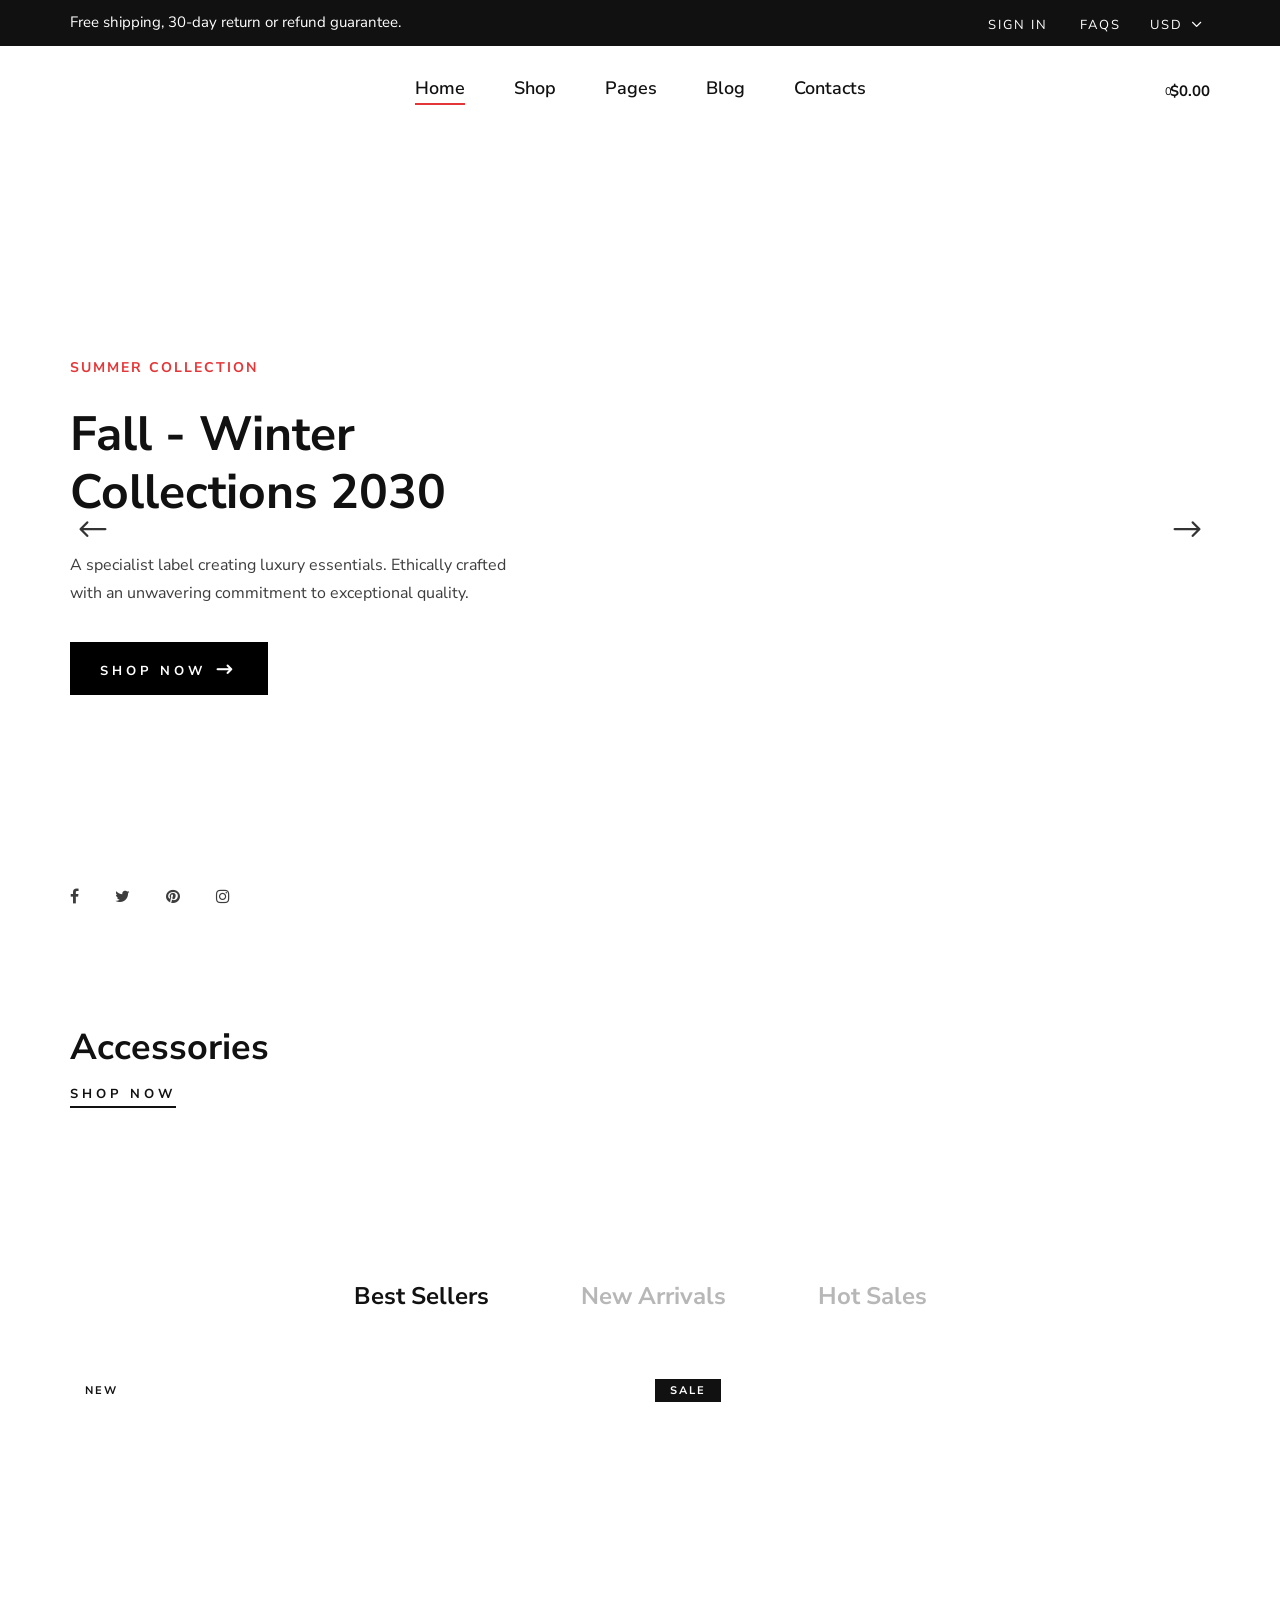
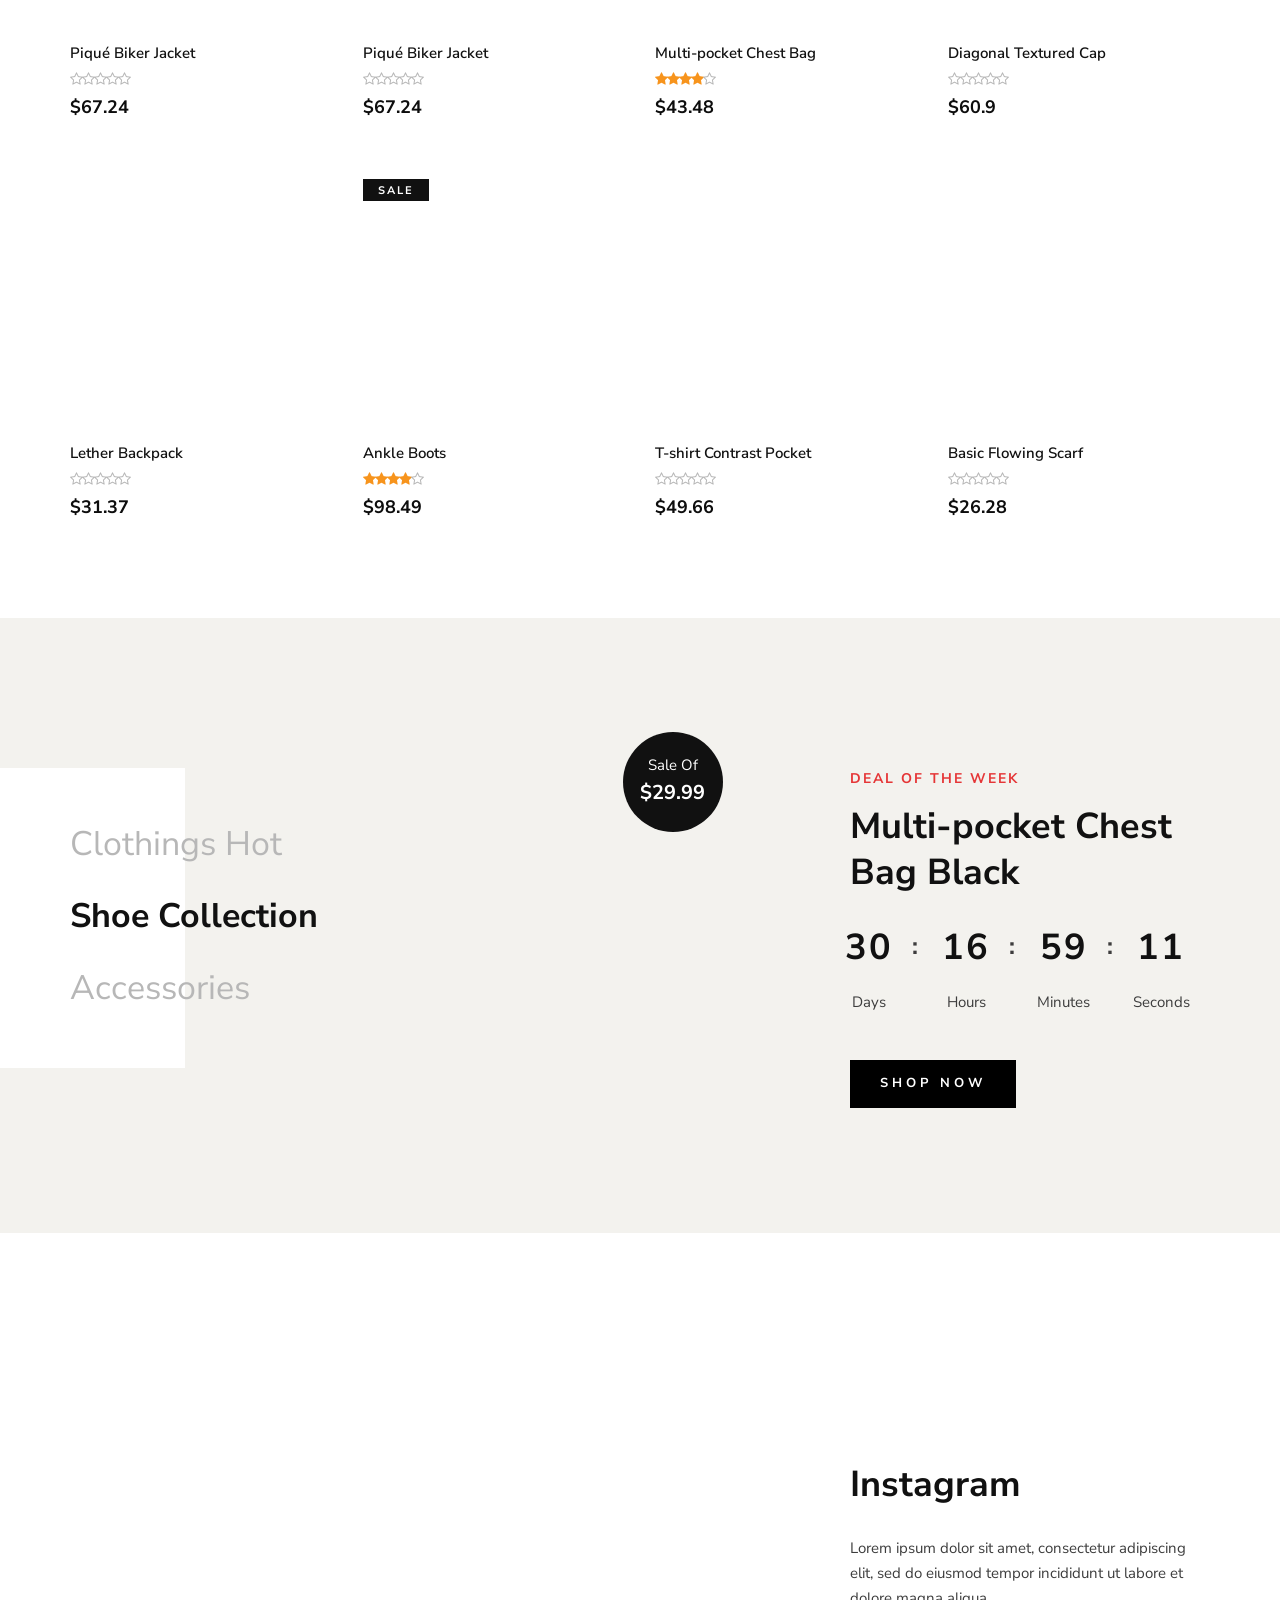
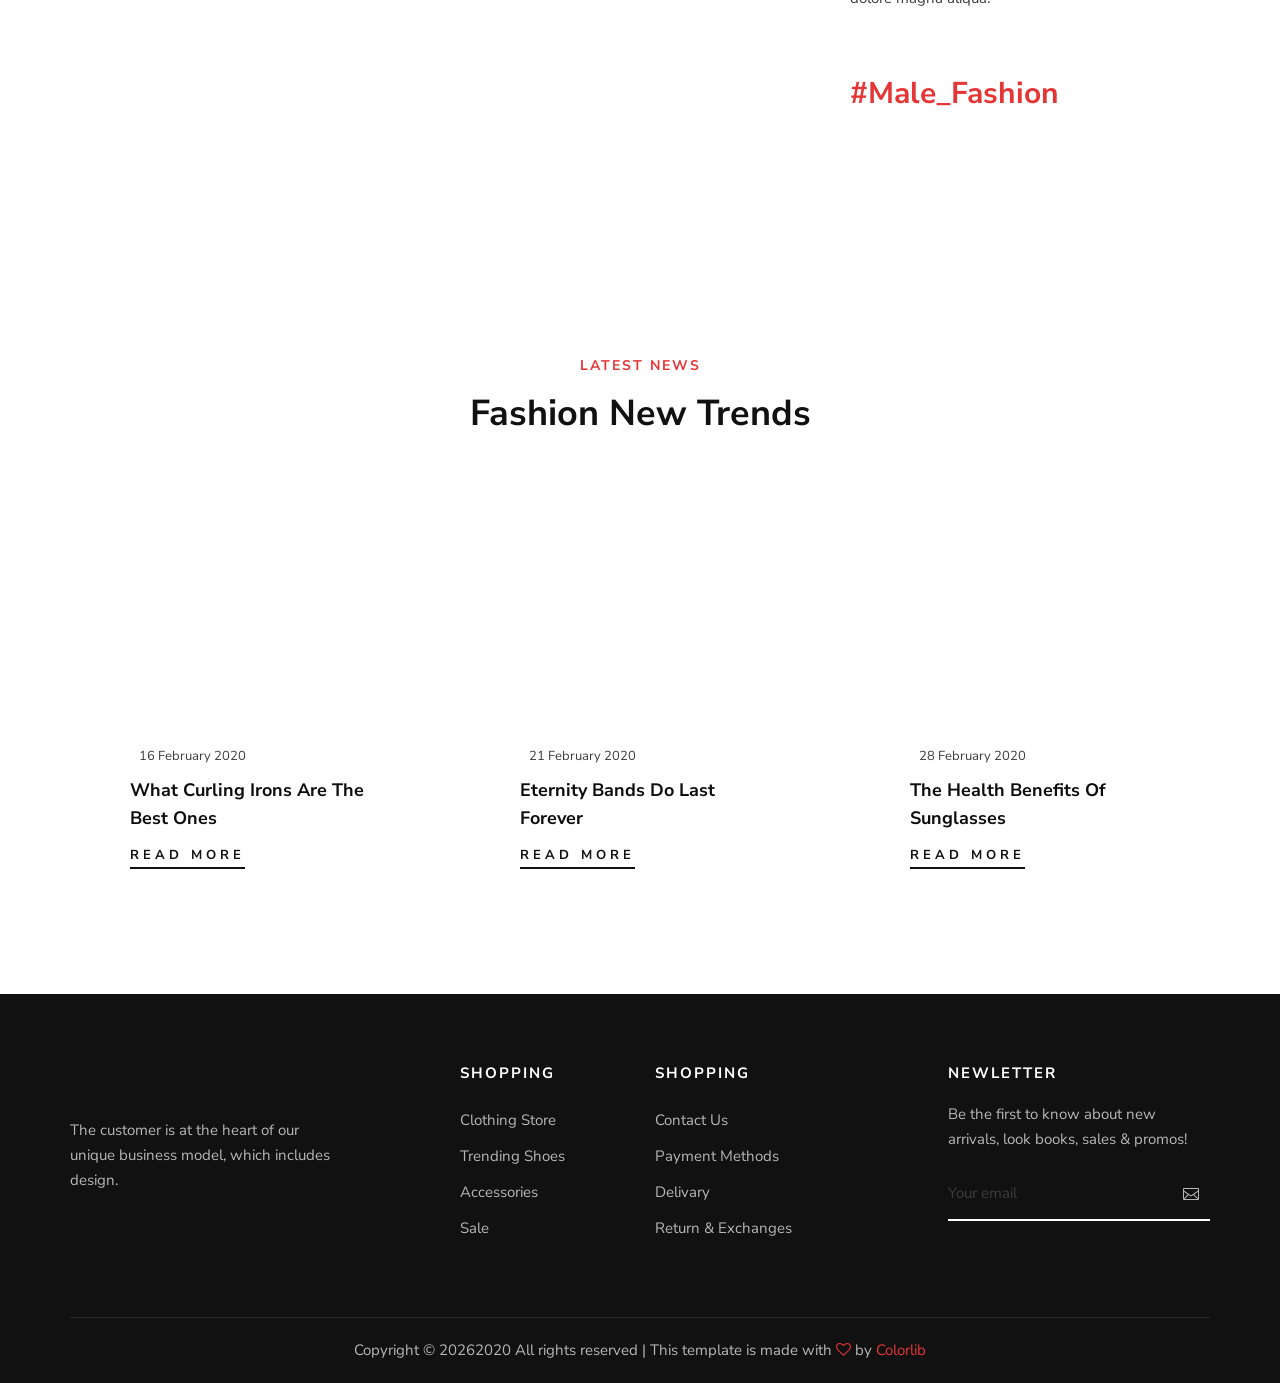
==== index.html @ 959928a2 "Add files via upload" ====
<!DOCTYPE html>
<html lang="zxx">

<head>
    <meta charset="UTF-8">
    <meta name="description" content="Male_Fashion Template">
    <meta name="keywords" content="Male_Fashion, unica, creative, html">
    <meta name="viewport" content="width=device-width, initial-scale=1.0">
    <meta http-equiv="X-UA-Compatible" content="ie=edge">
    <title>Male-Fashion | Template</title>

    <!-- Google Font -->
    <link href="https://fonts.googleapis.com/css2?family=Nunito+Sans:wght@300;400;600;700;800;900&display=swap"
    rel="stylesheet">

    <!-- Css Styles -->
    <link rel="stylesheet" href="css/bootstrap.min.css" type="text/css">
    <link rel="stylesheet" href="css/font-awesome.min.css" type="text/css">
    <link rel="stylesheet" href="css/elegant-icons.css" type="text/css">
    <link rel="stylesheet" href="css/magnific-popup.css" type="text/css">
    <link rel="stylesheet" href="css/nice-select.css" type="text/css">
    <link rel="stylesheet" href="css/owl.carousel.min.css" type="text/css">
    <link rel="stylesheet" href="css/slicknav.min.css" type="text/css">
    <link rel="stylesheet" href="css/style.css" type="text/css">
</head>

<body>
    <!-- Page Preloder -->
    <div id="preloder">
        <div class="loader"></div>
    </div>

    <!-- Offcanvas Menu Begin -->
    <div class="offcanvas-menu-overlay"></div>
    <div class="offcanvas-menu-wrapper">
        <div class="offcanvas__option">
            <div class="offcanvas__links">
                <a href="#">Sign in</a>
                <a href="#">FAQs</a>
            </div>
            <div class="offcanvas__top__hover">
                <span>Usd <i class="arrow_carrot-down"></i></span>
                <ul>
                    <li>USD</li>
                    <li>EUR</li>
                    <li>USD</li>
                </ul>
            </div>
        </div>
        <div class="offcanvas__nav__option">
            <a href="#" class="search-switch"><img src="img/icon/search.png" alt=""></a>
            <a href="#"><img src="img/icon/heart.png" alt=""></a>
            <a href="#"><img src="img/icon/cart.png" alt=""> <span>0</span></a>
            <div class="price">$0.00</div>
        </div>
        <div id="mobile-menu-wrap"></div>
        <div class="offcanvas__text">
            <p>Free shipping, 30-day return or refund guarantee.</p>
        </div>
    </div>
    <!-- Offcanvas Menu End -->

    <!-- Header Section Begin -->
    <header class="header">
        <div class="header__top">
            <div class="container">
                <div class="row">
                    <div class="col-lg-6 col-md-7">
                        <div class="header__top__left">
                            <p>Free shipping, 30-day return or refund guarantee.</p>
                        </div>
                    </div>
                    <div class="col-lg-6 col-md-5">
                        <div class="header__top__right">
                            <div class="header__top__links">
                                <a href="#">Sign in</a>
                                <a href="#">FAQs</a>
                            </div>
                            <div class="header__top__hover">
                                <span>Usd <i class="arrow_carrot-down"></i></span>
                                <ul>
                                    <li>USD</li>
                                    <li>EUR</li>
                                    <li>USD</li>
                                </ul>
                            </div>
                        </div>
                    </div>
                </div>
            </div>
        </div>
        <div class="container">
            <div class="row">
                <div class="col-lg-3 col-md-3">
                    <div class="header__logo">
                        <a href="./index.html"><img src="img/logo.png" alt=""></a>
                    </div>
                </div>
                <div class="col-lg-6 col-md-6">
                    <nav class="header__menu mobile-menu">
                        <ul>
                            <li class="active"><a href="./index.html">Home</a></li>
                            <li><a href="./shop.html">Shop</a></li>
                            <li><a href="#">Pages</a>
                                <ul class="dropdown">
                                    <li><a href="./about.html">About Us</a></li>
                                    <li><a href="./shop-details.html">Shop Details</a></li>
                                    <li><a href="./shopping-cart.html">Shopping Cart</a></li>
                                    <li><a href="./checkout.html">Check Out</a></li>
                                    <li><a href="./blog-details.html">Blog Details</a></li>
                                </ul>
                            </li>
                            <li><a href="./blog.html">Blog</a></li>
                            <li><a href="./contact.html">Contacts</a></li>
                        </ul>
                    </nav>
                </div>
                <div class="col-lg-3 col-md-3">
                    <div class="header__nav__option">
                        <a href="#" class="search-switch"><img src="img/icon/search.png" alt=""></a>
                        <a href="#"><img src="img/icon/heart.png" alt=""></a>
                        <a href="#"><img src="img/icon/cart.png" alt=""> <span>0</span></a>
                        <div class="price">$0.00</div>
                    </div>
                </div>
            </div>
            <div class="canvas__open"><i class="fa fa-bars"></i></div>
        </div>
    </header>
    <!-- Header Section End -->

    <!-- Hero Section Begin -->
    <section class="hero">
        <div class="hero__slider owl-carousel">
            <div class="hero__items set-bg" data-setbg="img/hero/hero-1.jpg">
                <div class="container">
                    <div class="row">
                        <div class="col-xl-5 col-lg-7 col-md-8">
                            <div class="hero__text">
                                <h6>Summer Collection</h6>
                                <h2>Fall - Winter Collections 2030</h2>
                                <p>A specialist label creating luxury essentials. Ethically crafted with an unwavering
                                commitment to exceptional quality.</p>
                                <a href="#" class="primary-btn">Shop now <span class="arrow_right"></span></a>
                                <div class="hero__social">
                                    <a href="#"><i class="fa fa-facebook"></i></a>
                                    <a href="#"><i class="fa fa-twitter"></i></a>
                                    <a href="#"><i class="fa fa-pinterest"></i></a>
                                    <a href="#"><i class="fa fa-instagram"></i></a>
                                </div>
                            </div>
                        </div>
                    </div>
                </div>
            </div>
            <div class="hero__items set-bg" data-setbg="img/hero/hero-2.jpg">
                <div class="container">
                    <div class="row">
                        <div class="col-xl-5 col-lg-7 col-md-8">
                            <div class="hero__text">
                                <h6>Summer Collection</h6>
                                <h2>Fall - Winter Collections 2030</h2>
                                <p>A specialist label creating luxury essentials. Ethically crafted with an unwavering
                                commitment to exceptional quality.</p>
                                <a href="#" class="primary-btn">Shop now <span class="arrow_right"></span></a>
                                <div class="hero__social">
                                    <a href="#"><i class="fa fa-facebook"></i></a>
                                    <a href="#"><i class="fa fa-twitter"></i></a>
                                    <a href="#"><i class="fa fa-pinterest"></i></a>
                                    <a href="#"><i class="fa fa-instagram"></i></a>
                                </div>
                            </div>
                        </div>
                    </div>
                </div>
            </div>
        </div>
    </section>
    <!-- Hero Section End -->

    <!-- Banner Section Begin -->
    <section class="banner spad">
        <div class="container">
            <div class="row">
                <div class="col-lg-7 offset-lg-4">
                    <div class="banner__item">
                        <div class="banner__item__pic">
                            <img src="img/banner/banner-1.jpg" alt="">
                        </div>
                        <div class="banner__item__text">
                            <h2>Clothing Collections 2030</h2>
                            <a href="#">Shop now</a>
                        </div>
                    </div>
                </div>
                <div class="col-lg-5">
                    <div class="banner__item banner__item--middle">
                        <div class="banner__item__pic">
                            <img src="img/banner/banner-2.jpg" alt="">
                        </div>
                        <div class="banner__item__text">
                            <h2>Accessories</h2>
                            <a href="#">Shop now</a>
                        </div>
                    </div>
                </div>
                <div class="col-lg-7">
                    <div class="banner__item banner__item--last">
                        <div class="banner__item__pic">
                            <img src="img/banner/banner-3.jpg" alt="">
                        </div>
                        <div class="banner__item__text">
                            <h2>Shoes Spring 2030</h2>
                            <a href="#">Shop now</a>
                        </div>
                    </div>
                </div>
            </div>
        </div>
    </section>
    <!-- Banner Section End -->

    <!-- Product Section Begin -->
    <section class="product spad">
        <div class="container">
            <div class="row">
                <div class="col-lg-12">
                    <ul class="filter__controls">
                        <li class="active" data-filter="*">Best Sellers</li>
                        <li data-filter=".new-arrivals">New Arrivals</li>
                        <li data-filter=".hot-sales">Hot Sales</li>
                    </ul>
                </div>
            </div>
            <div class="row product__filter">
                <div class="col-lg-3 col-md-6 col-sm-6 col-md-6 col-sm-6 mix new-arrivals">
                    <div class="product__item">
                        <div class="product__item__pic set-bg" data-setbg="img/product/product-1.jpg">
                            <span class="label">New</span>
                            <ul class="product__hover">
                                <li><a href="#"><img src="img/icon/heart.png" alt=""></a></li>
                                <li><a href="#"><img src="img/icon/compare.png" alt=""> <span>Compare</span></a></li>
                                <li><a href="#"><img src="img/icon/search.png" alt=""></a></li>
                            </ul>
                        </div>
                        <div class="product__item__text">
                            <h6>Piqué Biker Jacket</h6>
                            <a href="#" class="add-cart">+ Add To Cart</a>
                            <div class="rating">
                                <i class="fa fa-star-o"></i>
                                <i class="fa fa-star-o"></i>
                                <i class="fa fa-star-o"></i>
                                <i class="fa fa-star-o"></i>
                                <i class="fa fa-star-o"></i>
                            </div>
                            <h5>$67.24</h5>
                            <div class="product__color__select">
                                <label for="pc-1">
                                    <input type="radio" id="pc-1">
                                </label>
                                <label class="active black" for="pc-2">
                                    <input type="radio" id="pc-2">
                                </label>
                                <label class="grey" for="pc-3">
                                    <input type="radio" id="pc-3">
                                </label>
                            </div>
                        </div>
                    </div>
                </div>
                <div class="col-lg-3 col-md-6 col-sm-6 col-md-6 col-sm-6 mix hot-sales">
                    <div class="product__item">
                        <div class="product__item__pic set-bg" data-setbg="img/product/product-2.jpg">
                            <ul class="product__hover">
                                <li><a href="#"><img src="img/icon/heart.png" alt=""></a></li>
                                <li><a href="#"><img src="img/icon/compare.png" alt=""> <span>Compare</span></a></li>
                                <li><a href="#"><img src="img/icon/search.png" alt=""></a></li>
                            </ul>
                        </div>
                        <div class="product__item__text">
                            <h6>Piqué Biker Jacket</h6>
                            <a href="#" class="add-cart">+ Add To Cart</a>
                            <div class="rating">
                                <i class="fa fa-star-o"></i>
                                <i class="fa fa-star-o"></i>
                                <i class="fa fa-star-o"></i>
                                <i class="fa fa-star-o"></i>
                                <i class="fa fa-star-o"></i>
                            </div>
                            <h5>$67.24</h5>
                            <div class="product__color__select">
                                <label for="pc-4">
                                    <input type="radio" id="pc-4">
                                </label>
                                <label class="active black" for="pc-5">
                                    <input type="radio" id="pc-5">
                                </label>
                                <label class="grey" for="pc-6">
                                    <input type="radio" id="pc-6">
                                </label>
                            </div>
                        </div>
                    </div>
                </div>
                <div class="col-lg-3 col-md-6 col-sm-6 col-md-6 col-sm-6 mix new-arrivals">
                    <div class="product__item sale">
                        <div class="product__item__pic set-bg" data-setbg="img/product/product-3.jpg">
                            <span class="label">Sale</span>
                            <ul class="product__hover">
                                <li><a href="#"><img src="img/icon/heart.png" alt=""></a></li>
                                <li><a href="#"><img src="img/icon/compare.png" alt=""> <span>Compare</span></a></li>
                                <li><a href="#"><img src="img/icon/search.png" alt=""></a></li>
                            </ul>
                        </div>
                        <div class="product__item__text">
                            <h6>Multi-pocket Chest Bag</h6>
                            <a href="#" class="add-cart">+ Add To Cart</a>
                            <div class="rating">
                                <i class="fa fa-star"></i>
                                <i class="fa fa-star"></i>
                                <i class="fa fa-star"></i>
                                <i class="fa fa-star"></i>
                                <i class="fa fa-star-o"></i>
                            </div>
                            <h5>$43.48</h5>
                            <div class="product__color__select">
                                <label for="pc-7">
                                    <input type="radio" id="pc-7">
                                </label>
                                <label class="active black" for="pc-8">
                                    <input type="radio" id="pc-8">
                                </label>
                                <label class="grey" for="pc-9">
                                    <input type="radio" id="pc-9">
                                </label>
                            </div>
                        </div>
                    </div>
                </div>
                <div class="col-lg-3 col-md-6 col-sm-6 col-md-6 col-sm-6 mix hot-sales">
                    <div class="product__item">
                        <div class="product__item__pic set-bg" data-setbg="img/product/product-4.jpg">
                            <ul class="product__hover">
                                <li><a href="#"><img src="img/icon/heart.png" alt=""></a></li>
                                <li><a href="#"><img src="img/icon/compare.png" alt=""> <span>Compare</span></a></li>
                                <li><a href="#"><img src="img/icon/search.png" alt=""></a></li>
                            </ul>
                        </div>
                        <div class="product__item__text">
                            <h6>Diagonal Textured Cap</h6>
                            <a href="#" class="add-cart">+ Add To Cart</a>
                            <div class="rating">
                                <i class="fa fa-star-o"></i>
                                <i class="fa fa-star-o"></i>
                                <i class="fa fa-star-o"></i>
                                <i class="fa fa-star-o"></i>
                                <i class="fa fa-star-o"></i>
                            </div>
                            <h5>$60.9</h5>
                            <div class="product__color__select">
                                <label for="pc-10">
                                    <input type="radio" id="pc-10">
                                </label>
                                <label class="active black" for="pc-11">
                                    <input type="radio" id="pc-11">
                                </label>
                                <label class="grey" for="pc-12">
                                    <input type="radio" id="pc-12">
                                </label>
                            </div>
                        </div>
                    </div>
                </div>
                <div class="col-lg-3 col-md-6 col-sm-6 col-md-6 col-sm-6 mix new-arrivals">
                    <div class="product__item">
                        <div class="product__item__pic set-bg" data-setbg="img/product/product-5.jpg">
                            <ul class="product__hover">
                                <li><a href="#"><img src="img/icon/heart.png" alt=""></a></li>
                                <li><a href="#"><img src="img/icon/compare.png" alt=""> <span>Compare</span></a></li>
                                <li><a href="#"><img src="img/icon/search.png" alt=""></a></li>
                            </ul>
                        </div>
                        <div class="product__item__text">
                            <h6>Lether Backpack</h6>
                            <a href="#" class="add-cart">+ Add To Cart</a>
                            <div class="rating">
                                <i class="fa fa-star-o"></i>
                                <i class="fa fa-star-o"></i>
                                <i class="fa fa-star-o"></i>
                                <i class="fa fa-star-o"></i>
                                <i class="fa fa-star-o"></i>
                            </div>
                            <h5>$31.37</h5>
                            <div class="product__color__select">
                                <label for="pc-13">
                                    <input type="radio" id="pc-13">
                                </label>
                                <label class="active black" for="pc-14">
                                    <input type="radio" id="pc-14">
                                </label>
                                <label class="grey" for="pc-15">
                                    <input type="radio" id="pc-15">
                                </label>
                            </div>
                        </div>
                    </div>
                </div>
                <div class="col-lg-3 col-md-6 col-sm-6 col-md-6 col-sm-6 mix hot-sales">
                    <div class="product__item sale">
                        <div class="product__item__pic set-bg" data-setbg="img/product/product-6.jpg">
                            <span class="label">Sale</span>
                            <ul class="product__hover">
                                <li><a href="#"><img src="img/icon/heart.png" alt=""></a></li>
                                <li><a href="#"><img src="img/icon/compare.png" alt=""> <span>Compare</span></a></li>
                                <li><a href="#"><img src="img/icon/search.png" alt=""></a></li>
                            </ul>
                        </div>
                        <div class="product__item__text">
                            <h6>Ankle Boots</h6>
                            <a href="#" class="add-cart">+ Add To Cart</a>
                            <div class="rating">
                                <i class="fa fa-star"></i>
                                <i class="fa fa-star"></i>
                                <i class="fa fa-star"></i>
                                <i class="fa fa-star"></i>
                                <i class="fa fa-star-o"></i>
                            </div>
                            <h5>$98.49</h5>
                            <div class="product__color__select">
                                <label for="pc-16">
                                    <input type="radio" id="pc-16">
                                </label>
                                <label class="active black" for="pc-17">
                                    <input type="radio" id="pc-17">
                                </label>
                                <label class="grey" for="pc-18">
                                    <input type="radio" id="pc-18">
                                </label>
                            </div>
                        </div>
                    </div>
                </div>
                <div class="col-lg-3 col-md-6 col-sm-6 col-md-6 col-sm-6 mix new-arrivals">
                    <div class="product__item">
                        <div class="product__item__pic set-bg" data-setbg="img/product/product-7.jpg">
                            <ul class="product__hover">
                                <li><a href="#"><img src="img/icon/heart.png" alt=""></a></li>
                                <li><a href="#"><img src="img/icon/compare.png" alt=""> <span>Compare</span></a></li>
                                <li><a href="#"><img src="img/icon/search.png" alt=""></a></li>
                            </ul>
                        </div>
                        <div class="product__item__text">
                            <h6>T-shirt Contrast Pocket</h6>
                            <a href="#" class="add-cart">+ Add To Cart</a>
                            <div class="rating">
                                <i class="fa fa-star-o"></i>
                                <i class="fa fa-star-o"></i>
                                <i class="fa fa-star-o"></i>
                                <i class="fa fa-star-o"></i>
                                <i class="fa fa-star-o"></i>
                            </div>
                            <h5>$49.66</h5>
                            <div class="product__color__select">
                                <label for="pc-19">
                                    <input type="radio" id="pc-19">
                                </label>
                                <label class="active black" for="pc-20">
                                    <input type="radio" id="pc-20">
                                </label>
                                <label class="grey" for="pc-21">
                                    <input type="radio" id="pc-21">
                                </label>
                            </div>
                        </div>
                    </div>
                </div>
                <div class="col-lg-3 col-md-6 col-sm-6 col-md-6 col-sm-6 mix hot-sales">
                    <div class="product__item">
                        <div class="product__item__pic set-bg" data-setbg="img/product/product-8.jpg">
                            <ul class="product__hover">
                                <li><a href="#"><img src="img/icon/heart.png" alt=""></a></li>
                                <li><a href="#"><img src="img/icon/compare.png" alt=""> <span>Compare</span></a></li>
                                <li><a href="#"><img src="img/icon/search.png" alt=""></a></li>
                            </ul>
                        </div>
                        <div class="product__item__text">
                            <h6>Basic Flowing Scarf</h6>
                            <a href="#" class="add-cart">+ Add To Cart</a>
                            <div class="rating">
                                <i class="fa fa-star-o"></i>
                                <i class="fa fa-star-o"></i>
                                <i class="fa fa-star-o"></i>
                                <i class="fa fa-star-o"></i>
                                <i class="fa fa-star-o"></i>
                            </div>
                            <h5>$26.28</h5>
                            <div class="product__color__select">
                                <label for="pc-22">
                                    <input type="radio" id="pc-22">
                                </label>
                                <label class="active black" for="pc-23">
                                    <input type="radio" id="pc-23">
                                </label>
                                <label class="grey" for="pc-24">
                                    <input type="radio" id="pc-24">
                                </label>
                            </div>
                        </div>
                    </div>
                </div>
            </div>
        </div>
    </section>
    <!-- Product Section End -->

    <!-- Categories Section Begin -->
    <section class="categories spad">
        <div class="container">
            <div class="row">
                <div class="col-lg-3">
                    <div class="categories__text">
                        <h2>Clothings Hot <br /> <span>Shoe Collection</span> <br /> Accessories</h2>
                    </div>
                </div>
                <div class="col-lg-4">
                    <div class="categories__hot__deal">
                        <img src="img/product-sale.png" alt="">
                        <div class="hot__deal__sticker">
                            <span>Sale Of</span>
                            <h5>$29.99</h5>
                        </div>
                    </div>
                </div>
                <div class="col-lg-4 offset-lg-1">
                    <div class="categories__deal__countdown">
                        <span>Deal Of The Week</span>
                        <h2>Multi-pocket Chest Bag Black</h2>
                        <div class="categories__deal__countdown__timer" id="countdown">
                            <div class="cd-item">
                                <span>3</span>
                                <p>Days</p>
                            </div>
                            <div class="cd-item">
                                <span>1</span>
                                <p>Hours</p>
                            </div>
                            <div class="cd-item">
                                <span>50</span>
                                <p>Minutes</p>
                            </div>
                            <div class="cd-item">
                                <span>18</span>
                                <p>Seconds</p>
                            </div>
                        </div>
                        <a href="#" class="primary-btn">Shop now</a>
                    </div>
                </div>
            </div>
        </div>
    </section>
    <!-- Categories Section End -->

    <!-- Instagram Section Begin -->
    <section class="instagram spad">
        <div class="container">
            <div class="row">
                <div class="col-lg-8">
                    <div class="instagram__pic">
                        <div class="instagram__pic__item set-bg" data-setbg="img/instagram/instagram-1.jpg"></div>
                        <div class="instagram__pic__item set-bg" data-setbg="img/instagram/instagram-2.jpg"></div>
                        <div class="instagram__pic__item set-bg" data-setbg="img/instagram/instagram-3.jpg"></div>
                        <div class="instagram__pic__item set-bg" data-setbg="img/instagram/instagram-4.jpg"></div>
                        <div class="instagram__pic__item set-bg" data-setbg="img/instagram/instagram-5.jpg"></div>
                        <div class="instagram__pic__item set-bg" data-setbg="img/instagram/instagram-6.jpg"></div>
                    </div>
                </div>
                <div class="col-lg-4">
                    <div class="instagram__text">
                        <h2>Instagram</h2>
                        <p>Lorem ipsum dolor sit amet, consectetur adipiscing elit, sed do eiusmod tempor incididunt ut
                        labore et dolore magna aliqua.</p>
                        <h3>#Male_Fashion</h3>
                    </div>
                </div>
            </div>
        </div>
    </section>
    <!-- Instagram Section End -->

    <!-- Latest Blog Section Begin -->
    <section class="latest spad">
        <div class="container">
            <div class="row">
                <div class="col-lg-12">
                    <div class="section-title">
                        <span>Latest News</span>
                        <h2>Fashion New Trends</h2>
                    </div>
                </div>
            </div>
            <div class="row">
                <div class="col-lg-4 col-md-6 col-sm-6">
                    <div class="blog__item">
                        <div class="blog__item__pic set-bg" data-setbg="img/blog/blog-1.jpg"></div>
                        <div class="blog__item__text">
                            <span><img src="img/icon/calendar.png" alt=""> 16 February 2020</span>
                            <h5>What Curling Irons Are The Best Ones</h5>
                            <a href="#">Read More</a>
                        </div>
                    </div>
                </div>
                <div class="col-lg-4 col-md-6 col-sm-6">
                    <div class="blog__item">
                        <div class="blog__item__pic set-bg" data-setbg="img/blog/blog-2.jpg"></div>
                        <div class="blog__item__text">
                            <span><img src="img/icon/calendar.png" alt=""> 21 February 2020</span>
                            <h5>Eternity Bands Do Last Forever</h5>
                            <a href="#">Read More</a>
                        </div>
                    </div>
                </div>
                <div class="col-lg-4 col-md-6 col-sm-6">
                    <div class="blog__item">
                        <div class="blog__item__pic set-bg" data-setbg="img/blog/blog-3.jpg"></div>
                        <div class="blog__item__text">
                            <span><img src="img/icon/calendar.png" alt=""> 28 February 2020</span>
                            <h5>The Health Benefits Of Sunglasses</h5>
                            <a href="#">Read More</a>
                        </div>
                    </div>
                </div>
            </div>
        </div>
    </section>
    <!-- Latest Blog Section End -->

    <!-- Footer Section Begin -->
    <footer class="footer">
        <div class="container">
            <div class="row">
                <div class="col-lg-3 col-md-6 col-sm-6">
                    <div class="footer__about">
                        <div class="footer__logo">
                            <a href="#"><img src="img/footer-logo.png" alt=""></a>
                        </div>
                        <p>The customer is at the heart of our unique business model, which includes design.</p>
                        <a href="#"><img src="img/payment.png" alt=""></a>
                    </div>
                </div>
                <div class="col-lg-2 offset-lg-1 col-md-3 col-sm-6">
                    <div class="footer__widget">
                        <h6>Shopping</h6>
                        <ul>
                            <li><a href="#">Clothing Store</a></li>
                            <li><a href="#">Trending Shoes</a></li>
                            <li><a href="#">Accessories</a></li>
                            <li><a href="#">Sale</a></li>
                        </ul>
                    </div>
                </div>
                <div class="col-lg-2 col-md-3 col-sm-6">
                    <div class="footer__widget">
                        <h6>Shopping</h6>
                        <ul>
                            <li><a href="#">Contact Us</a></li>
                            <li><a href="#">Payment Methods</a></li>
                            <li><a href="#">Delivary</a></li>
                            <li><a href="#">Return & Exchanges</a></li>
                        </ul>
                    </div>
                </div>
                <div class="col-lg-3 offset-lg-1 col-md-6 col-sm-6">
                    <div class="footer__widget">
                        <h6>NewLetter</h6>
                        <div class="footer__newslatter">
                            <p>Be the first to know about new arrivals, look books, sales & promos!</p>
                            <form action="#">
                                <input type="text" placeholder="Your email">
                                <button type="submit"><span class="icon_mail_alt"></span></button>
                            </form>
                        </div>
                    </div>
                </div>
            </div>
            <div class="row">
                <div class="col-lg-12 text-center">
                    <div class="footer__copyright__text">
                        <!-- Link back to Colorlib can't be removed. Template is licensed under CC BY 3.0. -->
                        <p>Copyright ©
                            <script>
                                document.write(new Date().getFullYear());
                            </script>2020
                            All rights reserved | This template is made with <i class="fa fa-heart-o"
                            aria-hidden="true"></i> by <a href="https://colorlib.com" target="_blank">Colorlib</a>
                        </p>
                        <!-- Link back to Colorlib can't be removed. Template is licensed under CC BY 3.0. -->
                    </div>
                </div>
            </div>
        </div>
    </footer>
    <!-- Footer Section End -->

    <!-- Search Begin -->
    <div class="search-model">
        <div class="h-100 d-flex align-items-center justify-content-center">
            <div class="search-close-switch">+</div>
            <form class="search-model-form">
                <input type="text" id="search-input" placeholder="Search here.....">
            </form>
        </div>
    </div>
    <!-- Search End -->

    <!-- Js Plugins -->
    <script src="js/jquery-3.3.1.min.js"></script>
    <script src="js/bootstrap.min.js"></script>
    <script src="js/jquery.nice-select.min.js"></script>
    <script src="js/jquery.nicescroll.min.js"></script>
    <script src="js/jquery.magnific-popup.min.js"></script>
    <script src="js/jquery.countdown.min.js"></script>
    <script src="js/jquery.slicknav.js"></script>
    <script src="js/mixitup.min.js"></script>
    <script src="js/owl.carousel.min.js"></script>
    <script src="js/main.js"></script>
</body>

</html>
---- css/elegant-icons.css ----
@font-face {
	font-family: 'ElegantIcons';
	src:url('../fonts/ElegantIcons.eot');
	src:url('../fonts/ElegantIcons.eot?#iefix') format('embedded-opentype'),
		url('../fonts/ElegantIcons.woff') format('woff'),
		url('../fonts/ElegantIcons.ttf') format('truetype'),
		url('../fonts/ElegantIcons.svg#ElegantIcons') format('svg');
	font-weight: normal;
	font-style: normal;
}

/* Use the following CSS code if you want to use data attributes for inserting your icons */
[data-icon]:before {
	font-family: 'ElegantIcons';
	content: attr(data-icon);
	speak: none;
	font-weight: normal;
	font-variant: normal;
	text-transform: none;
	line-height: 1;
	-webkit-font-smoothing: antialiased;
	-moz-osx-font-smoothing: grayscale;
}

/* Use the following CSS code if you want to have a class per icon */
/*
Instead of a list of all class selectors,
you can use the generic selector below, but it's slower:
[class*="your-class-prefix"] {
*/
.arrow_up, .arrow_down, .arrow_left, .arrow_right, .arrow_left-up, .arrow_right-up, .arrow_right-down, .arrow_left-down, .arrow-up-down, .arrow_up-down_alt, .arrow_left-right_alt, .arrow_left-right, .arrow_expand_alt2, .arrow_expand_alt, .arrow_condense, .arrow_expand, .arrow_move, .arrow_carrot-up, .arrow_carrot-down, .arrow_carrot-left, .arrow_carrot-right, .arrow_carrot-2up, .arrow_carrot-2down, .arrow_carrot-2left, .arrow_carrot-2right, .arrow_carrot-up_alt2, .arrow_carrot-down_alt2, .arrow_carrot-left_alt2, .arrow_carrot-right_alt2, .arrow_carrot-2up_alt2, .arrow_carrot-2down_alt2, .arrow_carrot-2left_alt2, .arrow_carrot-2right_alt2, .arrow_triangle-up, .arrow_triangle-down, .arrow_triangle-left, .arrow_triangle-right, .arrow_triangle-up_alt2, .arrow_triangle-down_alt2, .arrow_triangle-left_alt2, .arrow_triangle-right_alt2, .arrow_back, .icon_minus-06, .icon_plus, .icon_close, .icon_check, .icon_minus_alt2, .icon_plus_alt2, .icon_close_alt2, .icon_check_alt2, .icon_zoom-out_alt, .icon_zoom-in_alt, .icon_search, .icon_box-empty, .icon_box-selected, .icon_minus-box, .icon_plus-box, .icon_box-checked, .icon_circle-empty, .icon_circle-slelected, .icon_stop_alt2, .icon_stop, .icon_pause_alt2, .icon_pause, .icon_menu, .icon_menu-square_alt2, .icon_menu-circle_alt2, .icon_ul, .icon_ol, .icon_adjust-horiz, .icon_adjust-vert, .icon_document_alt, .icon_documents_alt, .icon_pencil, .icon_pencil-edit_alt, .icon_pencil-edit, .icon_folder-alt, .icon_folder-open_alt, .icon_folder-add_alt, .icon_info_alt, .icon_error-oct_alt, .icon_error-circle_alt, .icon_error-triangle_alt, .icon_question_alt2, .icon_question, .icon_comment_alt, .icon_chat_alt, .icon_vol-mute_alt, .icon_volume-low_alt, .icon_volume-high_alt, .icon_quotations, .icon_quotations_alt2, .icon_clock_alt, .icon_lock_alt, .icon_lock-open_alt, .icon_key_alt, .icon_cloud_alt, .icon_cloud-upload_alt, .icon_cloud-download_alt, .icon_image, .icon_images, .icon_lightbulb_alt, .icon_gift_alt, .icon_house_alt, .icon_genius, .icon_mobile, .icon_tablet, .icon_laptop, .icon_desktop, .icon_camera_alt, .icon_mail_alt, .icon_cone_alt, .icon_ribbon_alt, .icon_bag_alt, .icon_creditcard, .icon_cart_alt, .icon_paperclip, .icon_tag_alt, .icon_tags_alt, .icon_trash_alt, .icon_cursor_alt, .icon_mic_alt, .icon_compass_alt, .icon_pin_alt, .icon_pushpin_alt, .icon_map_alt, .icon_drawer_alt, .icon_toolbox_alt, .icon_book_alt, .icon_calendar, .icon_film, .icon_table, .icon_contacts_alt, .icon_headphones, .icon_lifesaver, .icon_piechart, .icon_refresh, .icon_link_alt, .icon_link, .icon_loading, .icon_blocked, .icon_archive_alt, .icon_heart_alt, .icon_star_alt, .icon_star-half_alt, .icon_star, .icon_star-half, .icon_tools, .icon_tool, .icon_cog, .icon_cogs, .arrow_up_alt, .arrow_down_alt, .arrow_left_alt, .arrow_right_alt, .arrow_left-up_alt, .arrow_right-up_alt, .arrow_right-down_alt, .arrow_left-down_alt, .arrow_condense_alt, .arrow_expand_alt3, .arrow_carrot_up_alt, .arrow_carrot-down_alt, .arrow_carrot-left_alt, .arrow_carrot-right_alt, .arrow_carrot-2up_alt, .arrow_carrot-2dwnn_alt, .arrow_carrot-2left_alt, .arrow_carrot-2right_alt, .arrow_triangle-up_alt, .arrow_triangle-down_alt, .arrow_triangle-left_alt, .arrow_triangle-right_alt, .icon_minus_alt, .icon_plus_alt, .icon_close_alt, .icon_check_alt, .icon_zoom-out, .icon_zoom-in, .icon_stop_alt, .icon_menu-square_alt, .icon_menu-circle_alt, .icon_document, .icon_documents, .icon_pencil_alt, .icon_folder, .icon_folder-open, .icon_folder-add, .icon_folder_upload, .icon_folder_download, .icon_info, .icon_error-circle, .icon_error-oct, .icon_error-triangle, .icon_question_alt, .icon_comment, .icon_chat, .icon_vol-mute, .icon_volume-low, .icon_volume-high, .icon_quotations_alt, .icon_clock, .icon_lock, .icon_lock-open, .icon_key, .icon_cloud, .icon_cloud-upload, .icon_cloud-download, .icon_lightbulb, .icon_gift, .icon_house, .icon_camera, .icon_mail, .icon_cone, .icon_ribbon, .icon_bag, .icon_cart, .icon_tag, .icon_tags, .icon_trash, .icon_cursor, .icon_mic, .icon_compass, .icon_pin, .icon_pushpin, .icon_map, .icon_drawer, .icon_toolbox, .icon_book, .icon_contacts, .icon_archive, .icon_heart, .icon_profile, .icon_group, .icon_grid-2x2, .icon_grid-3x3, .icon_music, .icon_pause_alt, .icon_phone, .icon_upload, .icon_download, .social_facebook, .social_twitter, .social_pinterest, .social_googleplus, .social_tumblr, .social_tumbleupon, .social_wordpress, .social_instagram, .social_dribbble, .social_vimeo, .social_linkedin, .social_rss, .social_deviantart, .social_share, .social_myspace, .social_skype, .social_youtube, .social_picassa, .social_googledrive, .social_flickr, .social_blogger, .social_spotify, .social_delicious, .social_facebook_circle, .social_twitter_circle, .social_pinterest_circle, .social_googleplus_circle, .social_tumblr_circle, .social_stumbleupon_circle, .social_wordpress_circle, .social_instagram_circle, .social_dribbble_circle, .social_vimeo_circle, .social_linkedin_circle, .social_rss_circle, .social_deviantart_circle, .social_share_circle, .social_myspace_circle, .social_skype_circle, .social_youtube_circle, .social_picassa_circle, .social_googledrive_alt2, .social_flickr_circle, .social_blogger_circle, .social_spotify_circle, .social_delicious_circle, .social_facebook_square, .social_twitter_square, .social_pinterest_square, .social_googleplus_square, .social_tumblr_square, .social_stumbleupon_square, .social_wordpress_square, .social_instagram_square, .social_dribbble_square, .social_vimeo_square, .social_linkedin_square, .social_rss_square, .social_deviantart_square, .social_share_square, .social_myspace_square, .social_skype_square, .social_youtube_square, .social_picassa_square, .social_googledrive_square, .social_flickr_square, .social_blogger_square, .social_spotify_square, .social_delicious_square, .icon_printer, .icon_calulator, .icon_building, .icon_floppy, .icon_drive, .icon_search-2, .icon_id, .icon_id-2, .icon_puzzle, .icon_like, .icon_dislike, .icon_mug, .icon_currency, .icon_wallet, .icon_pens, .icon_easel, .icon_flowchart, .icon_datareport, .icon_briefcase, .icon_shield, .icon_percent, .icon_globe, .icon_globe-2, .icon_target, .icon_hourglass, .icon_balance, .icon_rook, .icon_printer-alt, .icon_calculator_alt, .icon_building_alt, .icon_floppy_alt, .icon_drive_alt, .icon_search_alt, .icon_id_alt, .icon_id-2_alt, .icon_puzzle_alt, .icon_like_alt, .icon_dislike_alt, .icon_mug_alt, .icon_currency_alt, .icon_wallet_alt, .icon_pens_alt, .icon_easel_alt, .icon_flowchart_alt, .icon_datareport_alt, .icon_briefcase_alt, .icon_shield_alt, .icon_percent_alt, .icon_globe_alt, .icon_clipboard {
	font-family: 'ElegantIcons';
	speak: none;
	font-style: normal;
	font-weight: normal;
	font-variant: normal;
	text-transform: none;
	line-height: 1;
	-webkit-font-smoothing: antialiased;
}
.arrow_up:before {
	content: "\21";
}
.arrow_down:before {
	content: "\22";
}
.arrow_left:before {
	content: "\23";
}
.arrow_right:before {
	content: "\24";
}
.arrow_left-up:before {
	content: "\25";
}
.arrow_right-up:before {
	content: "\26";
}
.arrow_right-down:before {
	content: "\27";
}
.arrow_left-down:before {
	content: "\28";
}
.arrow-up-down:before {
	content: "\29";
}
.arrow_up-down_alt:before {
	content: "\2a";
}
.arrow_left-right_alt:before {
	content: "\2b";
}
.arrow_left-right:before {
	content: "\2c";
}
.arrow_expand_alt2:before {
	content: "\2d";
}
.arrow_expand_alt:before {
	content: "\2e";
}
.arrow_condense:before {
	content: "\2f";
}
.arrow_expand:before {
	content: "\30";
}
.arrow_move:before {
	content: "\31";
}
.arrow_carrot-up:before {
	content: "\32";
}
.arrow_carrot-down:before {
	content: "\33";
}
.arrow_carrot-left:before {
	content: "\34";
}
.arrow_carrot-right:before {
	content: "\35";
}
.arrow_carrot-2up:before {
	content: "\36";
}
.arrow_carrot-2down:before {
	content: "\37";
}
.arrow_carrot-2left:before {
	content: "\38";
}
.arrow_carrot-2right:before {
	content: "\39";
}
.arrow_carrot-up_alt2:before {
	content: "\3a";
}
.arrow_carrot-down_alt2:before {
	content: "\3b";
}
.arrow_carrot-left_alt2:before {
	content: "\3c";
}
.arrow_carrot-right_alt2:before {
	content: "\3d";
}
.arrow_carrot-2up_alt2:before {
	content: "\3e";
}
.arrow_carrot-2down_alt2:before {
	content: "\3f";
}
.arrow_carrot-2left_alt2:before {
	content: "\40";
}
.arrow_carrot-2right_alt2:before {
	content: "\41";
}
.arrow_triangle-up:before {
	content: "\42";
}
.arrow_triangle-down:before {
	content: "\43";
}
.arrow_triangle-left:before {
	content: "\44";
}
.arrow_triangle-right:before {
	content: "\45";
}
.arrow_triangle-up_alt2:before {
	content: "\46";
}
.arrow_triangle-down_alt2:before {
	content: "\47";
}
.arrow_triangle-left_alt2:before {
	content: "\48";
}
.arrow_triangle-right_alt2:before {
	content: "\49";
}
.arrow_back:before {
	content: "\4a";
}
.icon_minus-06:before {
	content: "\4b";
}
.icon_plus:before {
	content: "\4c";
}
.icon_close:before {
	content: "\4d";
}
.icon_check:before {
	content: "\4e";
}
.icon_minus_alt2:before {
	content: "\4f";
}
.icon_plus_alt2:before {
	content: "\50";
}
.icon_close_alt2:before {
	content: "\51";
}
.icon_check_alt2:before {
	content: "\52";
}
.icon_zoom-out_alt:before {
	content: "\53";
}
.icon_zoom-in_alt:before {
	content: "\54";
}
.icon_search:before {
	content: "\55";
}
.icon_box-empty:before {
	content: "\56";
}
.icon_box-selected:before {
	content: "\57";
}
.icon_minus-box:before {
	content: "\58";
}
.icon_plus-box:before {
	content: "\59";
}
.icon_box-checked:before {
	content: "\5a";
}
.icon_circle-empty:before {
	content: "\5b";
}
.icon_circle-slelected:before {
	content: "\5c";
}
.icon_stop_alt2:before {
	content: "\5d";
}
.icon_stop:before {
	content: "\5e";
}
.icon_pause_alt2:before {
	content: "\5f";
}
.icon_pause:before {
	content: "\60";
}
.icon_menu:before {
	content: "\61";
}
.icon_menu-square_alt2:before {
	content: "\62";
}
.icon_menu-circle_alt2:before {
	content: "\63";
}
.icon_ul:before {
	content: "\64";
}
.icon_ol:before {
	content: "\65";
}
.icon_adjust-horiz:before {
	content: "\66";
}
.icon_adjust-vert:before {
	content: "\67";
}
.icon_document_alt:before {
	content: "\68";
}
.icon_documents_alt:before {
	content: "\69";
}
.icon_pencil:before {
	content: "\6a";
}
.icon_pencil-edit_alt:before {
	content: "\6b";
}
.icon_pencil-edit:before {
	content: "\6c";
}
.icon_folder-alt:before {
	content: "\6d";
}
.icon_folder-open_alt:before {
	content: "\6e";
}
.icon_folder-add_alt:before {
	content: "\6f";
}
.icon_info_alt:before {
	content: "\70";
}
.icon_error-oct_alt:before {
	content: "\71";
}
.icon_error-circle_alt:before {
	content: "\72";
}
.icon_error-triangle_alt:before {
	content: "\73";
}
.icon_question_alt2:before {
	content: "\74";
}
.icon_question:before {
	content: "\75";
}
.icon_comment_alt:before {
	content: "\76";
}
.icon_chat_alt:before {
	content: "\77";
}
.icon_vol-mute_alt:before {
	content: "\78";
}
.icon_volume-low_alt:before {
	content: "\79";
}
.icon_volume-high_alt:before {
	content: "\7a";
}
.icon_quotations:before {
	content: "\7b";
}
.icon_quotations_alt2:before {
	content: "\7c";
}
.icon_clock_alt:before {
	content: "\7d";
}
.icon_lock_alt:before {
	content: "\7e";
}
.icon_lock-open_alt:before {
	content: "\e000";
}
.icon_key_alt:before {
	content: "\e001";
}
.icon_cloud_alt:before {
	content: "\e002";
}
.icon_cloud-upload_alt:before {
	content: "\e003";
}
.icon_cloud-download_alt:before {
	content: "\e004";
}
.icon_image:before {
	content: "\e005";
}
.icon_images:before {
	content: "\e006";
}
.icon_lightbulb_alt:before {
	content: "\e007";
}
.icon_gift_alt:before {
	content: "\e008";
}
.icon_house_alt:before {
	content: "\e009";
}
.icon_genius:before {
	content: "\e00a";
}
.icon_mobile:before {
	content: "\e00b";
}
.icon_tablet:before {
	content: "\e00c";
}
.icon_laptop:before {
	content: "\e00d";
}
.icon_desktop:before {
	content: "\e00e";
}
.icon_camera_alt:before {
	content: "\e00f";
}
.icon_mail_alt:before {
	content: "\e010";
}
.icon_cone_alt:before {
	content: "\e011";
}
.icon_ribbon_alt:before {
	content: "\e012";
}
.icon_bag_alt:before {
	content: "\e013";
}
.icon_creditcard:before {
	content: "\e014";
}
.icon_cart_alt:before {
	content: "\e015";
}
.icon_paperclip:before {
	content: "\e016";
}
.icon_tag_alt:before {
	content: "\e017";
}
.icon_tags_alt:before {
	content: "\e018";
}
.icon_trash_alt:before {
	content: "\e019";
}
.icon_cursor_alt:before {
	content: "\e01a";
}
.icon_mic_alt:before {
	content: "\e01b";
}
.icon_compass_alt:before {
	content: "\e01c";
}
.icon_pin_alt:before {
	content: "\e01d";
}
.icon_pushpin_alt:before {
	content: "\e01e";
}
.icon_map_alt:before {
	content: "\e01f";
}
.icon_drawer_alt:before {
	content: "\e020";
}
.icon_toolbox_alt:before {
	content: "\e021";
}
.icon_book_alt:before {
	content: "\e022";
}
.icon_calendar:before {
	content: "\e023";
}
.icon_film:before {
	content: "\e024";
}
.icon_table:before {
	content: "\e025";
}
.icon_contacts_alt:before {
	content: "\e026";
}
.icon_headphones:before {
	content: "\e027";
}
.icon_lifesaver:before {
	content: "\e028";
}
.icon_piechart:before {
	content: "\e029";
}
.icon_refresh:before {
	content: "\e02a";
}
.icon_link_alt:before {
	content: "\e02b";
}
.icon_link:before {
	content: "\e02c";
}
.icon_loading:before {
	content: "\e02d";
}
.icon_blocked:before {
	content: "\e02e";
}
.icon_archive_alt:before {
	content: "\e02f";
}
.icon_heart_alt:before {
	content: "\e030";
}
.icon_star_alt:before {
	content: "\e031";
}
.icon_star-half_alt:before {
	content: "\e032";
}
.icon_star:before {
	content: "\e033";
}
.icon_star-half:before {
	content: "\e034";
}
.icon_tools:before {
	content: "\e035";
}
.icon_tool:before {
	content: "\e036";
}
.icon_cog:before {
	content: "\e037";
}
.icon_cogs:before {
	content: "\e038";
}
.arrow_up_alt:before {
	content: "\e039";
}
.arrow_down_alt:before {
	content: "\e03a";
}
.arrow_left_alt:before {
	content: "\e03b";
}
.arrow_right_alt:before {
	content: "\e03c";
}
.arrow_left-up_alt:before {
	content: "\e03d";
}
.arrow_right-up_alt:before {
	content: "\e03e";
}
.arrow_right-down_alt:before {
	content: "\e03f";
}
.arrow_left-down_alt:before {
	content: "\e040";
}
.arrow_condense_alt:before {
	content: "\e041";
}
.arrow_expand_alt3:before {
	content: "\e042";
}
.arrow_carrot_up_alt:before {
	content: "\e043";
}
.arrow_carrot-down_alt:before {
	content: "\e044";
}
.arrow_carrot-left_alt:before {
	content: "\e045";
}
.arrow_carrot-right_alt:before {
	content: "\e046";
}
.arrow_carrot-2up_alt:before {
	content: "\e047";
}
.arrow_carrot-2dwnn_alt:before {
	content: "\e048";
}
.arrow_carrot-2left_alt:before {
	content: "\e049";
}
.arrow_carrot-2right_alt:before {
	content: "\e04a";
}
.arrow_triangle-up_alt:before {
	content: "\e04b";
}
.arrow_triangle-down_alt:before {
	content: "\e04c";
}
.arrow_triangle-left_alt:before {
	content: "\e04d";
}
.arrow_triangle-right_alt:before {
	content: "\e04e";
}
.icon_minus_alt:before {
	content: "\e04f";
}
.icon_plus_alt:before {
	content: "\e050";
}
.icon_close_alt:before {
	content: "\e051";
}
.icon_check_alt:before {
	content: "\e052";
}
.icon_zoom-out:before {
	content: "\e053";
}
.icon_zoom-in:before {
	content: "\e054";
}
.icon_stop_alt:before {
	content: "\e055";
}
.icon_menu-square_alt:before {
	content: "\e056";
}
.icon_menu-circle_alt:before {
	content: "\e057";
}
.icon_document:before {
	content: "\e058";
}
.icon_documents:before {
	content: "\e059";
}
.icon_pencil_alt:before {
	content: "\e05a";
}
.icon_folder:before {
	content: "\e05b";
}
.icon_folder-open:before {
	content: "\e05c";
}
.icon_folder-add:before {
	content: "\e05d";
}
.icon_folder_upload:before {
	content: "\e05e";
}
.icon_folder_download:before {
	content: "\e05f";
}
.icon_info:before {
	content: "\e060";
}
.icon_error-circle:before {
	content: "\e061";
}
.icon_error-oct:before {
	content: "\e062";
}
.icon_error-triangle:before {
	content: "\e063";
}
.icon_question_alt:before {
	content: "\e064";
}
.icon_comment:before {
	content: "\e065";
}
.icon_chat:before {
	content: "\e066";
}
.icon_vol-mute:before {
	content: "\e067";
}
.icon_volume-low:before {
	content: "\e068";
}
.icon_volume-high:before {
	content: "\e069";
}
.icon_quotations_alt:before {
	content: "\e06a";
}
.icon_clock:before {
	content: "\e06b";
}
.icon_lock:before {
	content: "\e06c";
}
.icon_lock-open:before {
	content: "\e06d";
}
.icon_key:before {
	content: "\e06e";
}
.icon_cloud:before {
	content: "\e06f";
}
.icon_cloud-upload:before {
	content: "\e070";
}
.icon_cloud-download:before {
	content: "\e071";
}
.icon_lightbulb:before {
	content: "\e072";
}
.icon_gift:before {
	content: "\e073";
}
.icon_house:before {
	content: "\e074";
}
.icon_camera:before {
	content: "\e075";
}
.icon_mail:before {
	content: "\e076";
}
.icon_cone:before {
	content: "\e077";
}
.icon_ribbon:before {
	content: "\e078";
}
.icon_bag:before {
	content: "\e079";
}
.icon_cart:before {
	content: "\e07a";
}
.icon_tag:before {
	content: "\e07b";
}
.icon_tags:before {
	content: "\e07c";
}
.icon_trash:before {
	content: "\e07d";
}
.icon_cursor:before {
	content: "\e07e";
}
.icon_mic:before {
	content: "\e07f";
}
.icon_compass:before {
	content: "\e080";
}
.icon_pin:before {
	content: "\e081";
}
.icon_pushpin:before {
	content: "\e082";
}
.icon_map:before {
	content: "\e083";
}
.icon_drawer:before {
	content: "\e084";
}
.icon_toolbox:before {
	content: "\e085";
}
.icon_book:before {
	content: "\e086";
}
.icon_contacts:before {
	content: "\e087";
}
.icon_archive:before {
	content: "\e088";
}
.icon_heart:before {
	content: "\e089";
}
.icon_profile:before {
	content: "\e08a";
}
.icon_group:before {
	content: "\e08b";
}
.icon_grid-2x2:before {
	content: "\e08c";
}
.icon_grid-3x3:before {
	content: "\e08d";
}
.icon_music:before {
	content: "\e08e";
}
.icon_pause_alt:before {
	content: "\e08f";
}
.icon_phone:before {
	content: "\e090";
}
.icon_upload:before {
	content: "\e091";
}
.icon_download:before {
	content: "\e092";
}
.social_facebook:before {
	content: "\e093";
}
.social_twitter:before {
	content: "\e094";
}
.social_pinterest:before {
	content: "\e095";
}
.social_googleplus:before {
	content: "\e096";
}
.social_tumblr:before {
	content: "\e097";
}
.social_tumbleupon:before {
	content: "\e098";
}
.social_wordpress:before {
	content: "\e099";
}
.social_instagram:before {
	content: "\e09a";
}
.social_dribbble:before {
	content: "\e09b";
}
.social_vimeo:before {
	content: "\e09c";
}
.social_linkedin:before {
	content: "\e09d";
}
.social_rss:before {
	content: "\e09e";
}
.social_deviantart:before {
	content: "\e09f";
}
.social_share:before {
	content: "\e0a0";
}
.social_myspace:before {
	content: "\e0a1";
}
.social_skype:before {
	content: "\e0a2";
}
.social_youtube:before {
	content: "\e0a3";
}
.social_picassa:before {
	content: "\e0a4";
}
.social_googledrive:before {
	content: "\e0a5";
}
.social_flickr:before {
	content: "\e0a6";
}
.social_blogger:before {
	content: "\e0a7";
}
.social_spotify:before {
	content: "\e0a8";
}
.social_delicious:before {
	content: "\e0a9";
}
.social_facebook_circle:before {
	content: "\e0aa";
}
.social_twitter_circle:before {
	content: "\e0ab";
}
.social_pinterest_circle:before {
	content: "\e0ac";
}
.social_googleplus_circle:before {
	content: "\e0ad";
}
.social_tumblr_circle:before {
	content: "\e0ae";
}
.social_stumbleupon_circle:before {
	content: "\e0af";
}
.social_wordpress_circle:before {
	content: "\e0b0";
}
.social_instagram_circle:before {
	content: "\e0b1";
}
.social_dribbble_circle:before {
	content: "\e0b2";
}
.social_vimeo_circle:before {
	content: "\e0b3";
}
.social_linkedin_circle:before {
	content: "\e0b4";
}
.social_rss_circle:before {
	content: "\e0b5";
}
.social_deviantart_circle:before {
	content: "\e0b6";
}
.social_share_circle:before {
	content: "\e0b7";
}
.social_myspace_circle:before {
	content: "\e0b8";
}
.social_skype_circle:before {
	content: "\e0b9";
}
.social_youtube_circle:before {
	content: "\e0ba";
}
.social_picassa_circle:before {
	content: "\e0bb";
}
.social_googledrive_alt2:before {
	content: "\e0bc";
}
.social_flickr_circle:before {
	content: "\e0bd";
}
.social_blogger_circle:before {
	content: "\e0be";
}
.social_spotify_circle:before {
	content: "\e0bf";
}
.social_delicious_circle:before {
	content: "\e0c0";
}
.social_facebook_square:before {
	content: "\e0c1";
}
.social_twitter_square:before {
	content: "\e0c2";
}
.social_pinterest_square:before {
	content: "\e0c3";
}
.social_googleplus_square:before {
	content: "\e0c4";
}
.social_tumblr_square:before {
	content: "\e0c5";
}
.social_stumbleupon_square:before {
	content: "\e0c6";
}
.social_wordpress_square:before {
	content: "\e0c7";
}
.social_instagram_square:before {
	content: "\e0c8";
}
.social_dribbble_square:before {
	content: "\e0c9";
}
.social_vimeo_square:before {
	content: "\e0ca";
}
.social_linkedin_square:before {
	content: "\e0cb";
}
.social_rss_square:before {
	content: "\e0cc";
}
.social_deviantart_square:before {
	content: "\e0cd";
}
.social_share_square:before {
	content: "\e0ce";
}
.social_myspace_square:before {
	content: "\e0cf";
}
.social_skype_square:before {
	content: "\e0d0";
}
.social_youtube_square:before {
	content: "\e0d1";
}
.social_picassa_square:before {
	content: "\e0d2";
}
.social_googledrive_square:before {
	content: "\e0d3";
}
.social_flickr_square:before {
	content: "\e0d4";
}
.social_blogger_square:before {
	content: "\e0d5";
}
.social_spotify_square:before {
	content: "\e0d6";
}
.social_delicious_square:before {
	content: "\e0d7";
}
.icon_printer:before {
	content: "\e103";
}
.icon_calulator:before {
	content: "\e0ee";
}
.icon_building:before {
	content: "\e0ef";
}
.icon_floppy:before {
	content: "\e0e8";
}
.icon_drive:before {
	content: "\e0ea";
}
.icon_search-2:before {
	content: "\e101";
}
.icon_id:before {
	content: "\e107";
}
.icon_id-2:before {
	content: "\e108";
}
.icon_puzzle:before {
	content: "\e102";
}
.icon_like:before {
	content: "\e106";
}
.icon_dislike:before {
	content: "\e0eb";
}
.icon_mug:before {
	content: "\e105";
}
.icon_currency:before {
	content: "\e0ed";
}
.icon_wallet:before {
	content: "\e100";
}
.icon_pens:before {
	content: "\e104";
}
.icon_easel:before {
	content: "\e0e9";
}
.icon_flowchart:before {
	content: "\e109";
}
.icon_datareport:before {
	content: "\e0ec";
}
.icon_briefcase:before {
	content: "\e0fe";
}
.icon_shield:before {
	content: "\e0f6";
}
.icon_percent:before {
	content: "\e0fb";
}
.icon_globe:before {
	content: "\e0e2";
}
.icon_globe-2:before {
	content: "\e0e3";
}
.icon_target:before {
	content: "\e0f5";
}
.icon_hourglass:before {
	content: "\e0e1";
}
.icon_balance:before {
	content: "\e0ff";
}
.icon_rook:before {
	content: "\e0f8";
}
.icon_printer-alt:before {
	content: "\e0fa";
}
.icon_calculator_alt:before {
	content: "\e0e7";
}
.icon_building_alt:before {
	content: "\e0fd";
}
.icon_floppy_alt:before {
	content: "\e0e4";
}
.icon_drive_alt:before {
	content: "\e0e5";
}
.icon_search_alt:before {
	content: "\e0f7";
}
.icon_id_alt:before {
	content: "\e0e0";
}
.icon_id-2_alt:before {
	content: "\e0fc";
}
.icon_puzzle_alt:before {
	content: "\e0f9";
}
.icon_like_alt:before {
	content: "\e0dd";
}
.icon_dislike_alt:before {
	content: "\e0f1";
}
.icon_mug_alt:before {
	content: "\e0dc";
}
.icon_currency_alt:before {
	content: "\e0f3";
}
.icon_wallet_alt:before {
	content: "\e0d8";
}
.icon_pens_alt:before {
	content: "\e0db";
}
.icon_easel_alt:before {
	content: "\e0f0";
}
.icon_flowchart_alt:before {
	content: "\e0df";
}
.icon_datareport_alt:before {
	content: "\e0f2";
}
.icon_briefcase_alt:before {
	content: "\e0f4";
}
.icon_shield_alt:before {
	content: "\e0d9";
}
.icon_percent_alt:before {
	content: "\e0da";
}
.icon_globe_alt:before {
	content: "\e0de";
}
.icon_clipboard:before {
	content: "\e0e6";
}


	.glyph {
		float: left;
		text-align: center;
		padding: .75em;
		margin: .4em 1.5em .75em 0;
		width: 6em;
text-shadow: none;
	}
        .glyph_big {
        font-size: 128px;
        color: #59c5dc;
        float: left;
        margin-right: 20px;
        }

        .glyph div { padding-bottom: 10px;}

	.glyph input {
		font-family: consolas, monospace;
		font-size: 12px;
		width: 100%;
		text-align: center;
		border: 0;
		box-shadow: 0 0 0 1px #ccc;
		padding: .2em;
                -moz-border-radius: 5px;
                -webkit-border-radius: 5px;
	}
	.centered {
		margin-left: auto;
		margin-right: auto;
	}
	.glyph .fs1 {
		font-size: 2em;
	}
---- css/nice-select.css ----
.nice-select {
  -webkit-tap-highlight-color: transparent;
  background-color: #fff;
  border-radius: 5px;
  border: solid 1px #e8e8e8;
  box-sizing: border-box;
  clear: both;
  cursor: pointer;
  display: block;
  float: left;
  font-family: inherit;
  font-size: 14px;
  font-weight: normal;
  height: 42px;
  line-height: 40px;
  outline: none;
  padding-left: 18px;
  padding-right: 30px;
  position: relative;
  text-align: left !important;
  -webkit-transition: all 0.2s ease-in-out;
  transition: all 0.2s ease-in-out;
  -webkit-user-select: none;
     -moz-user-select: none;
      -ms-user-select: none;
          user-select: none;
  white-space: nowrap;
  width: auto; }
  .nice-select:hover {
    border-color: #dbdbdb; }
  .nice-select:active, .nice-select.open, .nice-select:focus {
    border-color: #999; }
  .nice-select:after {
    border-bottom: 2px solid #999;
    border-right: 2px solid #999;
    content: '';
    display: block;
    height: 5px;
    margin-top: -4px;
    pointer-events: none;
    position: absolute;
    right: 12px;
    top: 50%;
    -webkit-transform-origin: 66% 66%;
        -ms-transform-origin: 66% 66%;
            transform-origin: 66% 66%;
    -webkit-transform: rotate(45deg);
        -ms-transform: rotate(45deg);
            transform: rotate(45deg);
    -webkit-transition: all 0.15s ease-in-out;
    transition: all 0.15s ease-in-out;
    width: 5px; }
  .nice-select.open:after {
    -webkit-transform: rotate(-135deg);
        -ms-transform: rotate(-135deg);
            transform: rotate(-135deg); }
  .nice-select.open .list {
    opacity: 1;
    pointer-events: auto;
    -webkit-transform: scale(1) translateY(0);
        -ms-transform: scale(1) translateY(0);
            transform: scale(1) translateY(0); }
  .nice-select.disabled {
    border-color: #ededed;
    color: #999;
    pointer-events: none; }
    .nice-select.disabled:after {
      border-color: #cccccc; }
  .nice-select.wide {
    width: 100%; }
    .nice-select.wide .list {
      left: 0 !important;
      right: 0 !important; }
  .nice-select.right {
    float: right; }
    .nice-select.right .list {
      left: auto;
      right: 0; }
  .nice-select.small {
    font-size: 12px;
    height: 36px;
    line-height: 34px; }
    .nice-select.small:after {
      height: 4px;
      width: 4px; }
    .nice-select.small .option {
      line-height: 34px;
      min-height: 34px; }
  .nice-select .list {
    background-color: #fff;
    border-radius: 5px;
    box-shadow: 0 0 0 1px rgba(68, 68, 68, 0.11);
    box-sizing: border-box;
    margin-top: 4px;
    opacity: 0;
    overflow: hidden;
    padding: 0;
    pointer-events: none;
    position: absolute;
    top: 100%;
    left: 0;
    -webkit-transform-origin: 50% 0;
        -ms-transform-origin: 50% 0;
            transform-origin: 50% 0;
    -webkit-transform: scale(0.75) translateY(-21px);
        -ms-transform: scale(0.75) translateY(-21px);
            transform: scale(0.75) translateY(-21px);
    -webkit-transition: all 0.2s cubic-bezier(0.5, 0, 0, 1.25), opacity 0.15s ease-out;
    transition: all 0.2s cubic-bezier(0.5, 0, 0, 1.25), opacity 0.15s ease-out;
    z-index: 9; }
    .nice-select .list:hover .option:not(:hover) {
      background-color: transparent !important; }
  .nice-select .option {
    cursor: pointer;
    font-weight: 400;
    line-height: 40px;
    list-style: none;
    min-height: 40px;
    outline: none;
    padding-left: 18px;
    padding-right: 29px;
    text-align: left;
    -webkit-transition: all 0.2s;
    transition: all 0.2s; }
    .nice-select .option:hover, .nice-select .option.focus, .nice-select .option.selected.focus {
      background-color: #f6f6f6; }
    .nice-select .option.selected {
      font-weight: bold; }
    .nice-select .option.disabled {
      background-color: transparent;
      color: #999;
      cursor: default; }

.no-csspointerevents .nice-select .list {
  display: none; }

.no-csspointerevents .nice-select.open .list {
  display: block; }
---- css/style.css ----
/******************************************************************
  Template Name: Male Fashion
  Description: Male Fashion - ecommerce teplate
  Author: Colorib
  Author URI: https://www.colorib.com/
  Version: 1.0
  Created: Colorib 
******************************************************************/

/*------------------------------------------------------------------
[Table of contents]

1.  Template default CSS
	1.1	Variables
	1.2	Mixins
	1.3	Flexbox
	1.4	Reset
2.  Helper Css
3.  Header Section
4.  Hero Section
5.  Banner Section
6.  Product Section
7.  Intagram Section
8.  Latest Section
9.  Contact
10.  Footer Style
-------------------------------------------------------------------*/

/*----------------------------------------*/
/* Template default CSS
/*----------------------------------------*/

html,
body {
	height: 100%;
	font-family: "Nunito Sans", sans-serif;
	-webkit-font-smoothing: antialiased;
}

h1,
h2,
h3,
h4,
h5,
h6 {
	margin: 0;
	color: #111111;
	font-weight: 400;
	font-family: "Nunito Sans", sans-serif;
}

h1 {
	font-size: 70px;
}

h2 {
	font-size: 36px;
}

h3 {
	font-size: 30px;
}

h4 {
	font-size: 24px;
}

h5 {
	font-size: 18px;
}

h6 {
	font-size: 16px;
}

p {
	font-size: 15px;
	font-family: "Nunito Sans", sans-serif;
	color: #3d3d3d;
	font-weight: 400;
	line-height: 25px;
	margin: 0 0 15px 0;
}

img {
	max-width: 100%;
}

input:focus,
select:focus,
button:focus,
textarea:focus {
	outline: none;
}

a:hover,
a:focus {
	text-decoration: none;
	outline: none;
	color: #ffffff;
}

ul,
ol {
	padding: 0;
	margin: 0;
}

/*---------------------
  Helper CSS
-----------------------*/

.section-title {
	margin-bottom: 45px;
	text-align: center;
}

.section-title span {
	color: #e53637;
	font-size: 14px;
	font-weight: 700;
	text-transform: uppercase;
	letter-spacing: 2px;
	margin-bottom: 15px;
	display: block;
}

.section-title h2 {
	color: #111111;
	font-weight: 700;
	line-height: 46px;
}

.set-bg {
	background-repeat: no-repeat;
	background-size: cover;
	background-position: top center;
}

.spad {
	padding-top: 100px;
	padding-bottom: 100px;
}

.text-white h1,
.text-white h2,
.text-white h3,
.text-white h4,
.text-white h5,
.text-white h6,
.text-white p,
.text-white span,
.text-white li,
.text-white a {
	color: #fff;
}

/* buttons */

.primary-btn {
	display: inline-block;
	font-size: 13px;
	font-weight: 700;
	text-transform: uppercase;
	padding: 14px 30px;
	color: #ffffff;
	background: #000000;
	letter-spacing: 4px;
}

.site-btn {
	font-size: 14px;
	color: #ffffff;
	background: #111111;
	font-weight: 700;
	border: none;
	text-transform: uppercase;
	display: inline-block;
	padding: 14px 30px;
}

/* Preloder */

#preloder {
	position: fixed;
	width: 100%;
	height: 100%;
	top: 0;
	left: 0;
	z-index: 999999;
	background: #000;
}

.loader {
	width: 40px;
	height: 40px;
	position: absolute;
	top: 50%;
	left: 50%;
	margin-top: -13px;
	margin-left: -13px;
	border-radius: 60px;
	animation: loader 0.8s linear infinite;
	-webkit-animation: loader 0.8s linear infinite;
}

@keyframes loader {
	0% {
		-webkit-transform: rotate(0deg);
		transform: rotate(0deg);
		border: 4px solid #f44336;
		border-left-color: transparent;
	}
	50% {
		-webkit-transform: rotate(180deg);
		transform: rotate(180deg);
		border: 4px solid #673ab7;
		border-left-color: transparent;
	}
	100% {
		-webkit-transform: rotate(360deg);
		transform: rotate(360deg);
		border: 4px solid #f44336;
		border-left-color: transparent;
	}
}

@-webkit-keyframes loader {
	0% {
		-webkit-transform: rotate(0deg);
		border: 4px solid #f44336;
		border-left-color: transparent;
	}
	50% {
		-webkit-transform: rotate(180deg);
		border: 4px solid #673ab7;
		border-left-color: transparent;
	}
	100% {
		-webkit-transform: rotate(360deg);
		border: 4px solid #f44336;
		border-left-color: transparent;
	}
}

.spacial-controls {
	position: fixed;
	width: 111px;
	height: 91px;
	top: 0;
	right: 0;
	z-index: 999;
}

.spacial-controls .search-switch {
	display: block;
	height: 100%;
	padding-top: 30px;
	background: #323232;
	text-align: center;
	cursor: pointer;
}

.search-model {
	display: none;
	position: fixed;
	width: 100%;
	height: 100%;
	left: 0;
	top: 0;
	background: #000;
	z-index: 99999;
}

.search-model-form {
	padding: 0 15px;
}

.search-model-form input {
	width: 500px;
	font-size: 40px;
	border: none;
	border-bottom: 2px solid #333;
	background: 0 0;
	color: #999;
}

.search-close-switch {
	position: absolute;
	width: 50px;
	height: 50px;
	background: #333;
	color: #fff;
	text-align: center;
	border-radius: 50%;
	font-size: 28px;
	line-height: 28px;
	top: 30px;
	cursor: pointer;
	-webkit-transform: rotate(45deg);
	-ms-transform: rotate(45deg);
	transform: rotate(45deg);
	display: -webkit-box;
	display: -ms-flexbox;
	display: flex;
	-webkit-box-align: center;
	-ms-flex-align: center;
	align-items: center;
	-webkit-box-pack: center;
	-ms-flex-pack: center;
	justify-content: center;
}

/*---------------------
  Header
-----------------------*/

.header {
	background: #ffffff;
}

.header__top {
	background: #111111;
	padding: 10px 0;
}

.header__top__left p {
	color: #ffffff;
	margin-bottom: 0;
}

.header__top__right {
	text-align: right;
}

.header__top__links {
	display: inline-block;
	margin-right: 25px;
}

.header__top__links a {
	color: #ffffff;
	font-size: 13px;
	text-transform: uppercase;
	letter-spacing: 2px;
	margin-right: 28px;
	display: inline-block;
}

.header__top__links a:last-child {
	margin-right: 0;
}

.header__top__hover {
	display: inline-block;
	position: relative;
}

.header__top__hover:hover ul {
	top: 24px;
	opacity: 1;
	visibility: visible;
}

.header__top__hover span {
	color: #ffffff;
	font-size: 13px;
	text-transform: uppercase;
	letter-spacing: 2px;
	display: inline-block;
	cursor: pointer;
}

.header__top__hover span i {
	font-size: 20px;
	position: relative;
	top: 3px;
	right: 2px;
}

.header__top__hover ul {
	background: #ffffff;
	display: inline-block;
	padding: 2px 0;
	position: absolute;
	left: 0;
	top: 44px;
	opacity: 0;
	visibility: hidden;
	z-index: 3;
	-webkit-box-shadow: 0 10px 20px rgba(0, 0, 0, 0.1);
	box-shadow: 0 10px 20px rgba(0, 0, 0, 0.1);
	-webkit-transition: all, 0.3s;
	-o-transition: all, 0.3s;
	transition: all, 0.3s;
}

.header__top__hover ul li {
	list-style: none;
	font-size: 13px;
	color: #111111;
	padding: 2px 15px;
	cursor: pointer;
}

.header__logo {
	padding: 30px 0;
}

.header__logo a {
	display: inline-block;
}

.header__menu {
	text-align: center;
	padding: 26px 0 25px;
}

.header__menu ul li {
	list-style: none;
	display: inline-block;
	margin-right: 45px;
	position: relative;
}

.header__menu ul li.active a:after {
	-webkit-transform: scale(1);
	-ms-transform: scale(1);
	transform: scale(1);
}

.header__menu ul li:hover a:after {
	-webkit-transform: scale(1);
	-ms-transform: scale(1);
	transform: scale(1);
}

.header__menu ul li:hover .dropdown {
	top: 32px;
	opacity: 1;
	visibility: visible;
}

.header__menu ul li:last-child {
	margin-right: 0;
}

.header__menu ul li .dropdown {
	position: absolute;
	left: 0;
	top: 56px;
	width: 150px;
	background: #111111;
	text-align: left;
	padding: 5px 0;
	z-index: 9;
	opacity: 0;
	visibility: hidden;
	-webkit-transition: all, 0.3s;
	-o-transition: all, 0.3s;
	transition: all, 0.3s;
}

.header__menu ul li .dropdown li {
	display: block;
	margin-right: 0;
}

.header__menu ul li .dropdown li a {
	font-size: 14px;
	color: #ffffff;
	font-weight: 400;
	padding: 5px 20px;
	text-transform: capitalize;
}

.header__menu ul li .dropdown li a:after {
	display: none;
}

.header__menu ul li a {
	font-size: 18px;
	color: #111111;
	display: block;
	font-weight: 600;
	position: relative;
	padding: 3px 0;
}

.header__menu ul li a:after {
	position: absolute;
	left: 0;
	bottom: 0;
	width: 100%;
	height: 2px;
	background: #e53637;
	content: "";
	-webkit-transition: all, 0.5s;
	-o-transition: all, 0.5s;
	transition: all, 0.5s;
	-webkit-transform: scale(0);
	-ms-transform: scale(0);
	transform: scale(0);
}

.header__nav__option {
	text-align: right;
	padding: 30px 0;
}

.header__nav__option a {
	display: inline-block;
	margin-right: 26px;
	position: relative;
}

.header__nav__option a span {
	color: #0d0d0d;
	font-size: 11px;
	position: absolute;
	left: 5px;
	top: 8px;
}

.header__nav__option a:last-child {
	margin-right: 0;
}

.header__nav__option .price {
	font-size: 15px;
	color: #111111;
	font-weight: 700;
	display: inline-block;
	margin-left: -20px;
	position: relative;
	top: 3px;
}

.offcanvas-menu-wrapper {
	display: none;
}

.canvas__open {
	display: none;
}

/*---------------------
  Hero
-----------------------*/

.hero__slider.owl-carousel .owl-item.active .hero__text h6 {
	top: 0;
	opacity: 1;
}

.hero__slider.owl-carousel .owl-item.active .hero__text h2 {
	top: 0;
	opacity: 1;
}

.hero__slider.owl-carousel .owl-item.active .hero__text p {
	top: 0;
	opacity: 1;
}

.hero__slider.owl-carousel .owl-item.active .hero__text .primary-btn {
	top: 0;
	opacity: 1;
}

.hero__slider.owl-carousel .owl-nav button {
	font-size: 36px;
	color: #333333;
	position: absolute;
	left: 75px;
	top: 50%;
	margin-top: -18px;
	line-height: 29px;
}

.hero__slider.owl-carousel .owl-nav button.owl-next {
	left: auto;
	right: 75px;
}

.hero__items {
	height: 800px;
	padding-top: 230px;
}

.hero__text h6 {
	color: #e53637;
	font-size: 14px;
	font-weight: 700;
	text-transform: uppercase;
	letter-spacing: 2px;
	margin-bottom: 28px;
	position: relative;
	top: 100px;
	opacity: 0;
	-webkit-transition: all, 0.3s;
	-o-transition: all, 0.3s;
	transition: all, 0.3s;
}

.hero__text h2 {
	color: #111111;
	font-size: 48px;
	font-weight: 700;
	line-height: 58px;
	margin-bottom: 30px;
	position: relative;
	top: 100px;
	opacity: 0;
	-webkit-transition: all, 0.6s;
	-o-transition: all, 0.6s;
	transition: all, 0.6s;
}

.hero__text p {
	font-size: 16px;
	line-height: 28px;
	margin-bottom: 35px;
	position: relative;
	top: 100px;
	opacity: 0;
	-webkit-transition: all, 0.9s;
	-o-transition: all, 0.9s;
	transition: all, 0.9s;
}

.hero__text .primary-btn {
	position: relative;
	top: 100px;
	opacity: 0;
	-webkit-transition: all, 1.1s;
	-o-transition: all, 1.1s;
	transition: all, 1.1s;
}

.hero__text .primary-btn span {
	font-size: 20px;
	position: relative;
	top: 4px;
	font-weight: 700;
}

.hero__social {
	margin-top: 190px;
}

.hero__social a {
	font-size: 16px;
	color: #3d3d3d;
	display: inline-block;
	margin-right: 32px;
}

.hero__social a:last-child {
	margin-right: 0;
}

/*---------------------
  Banner
-----------------------*/

.blog {
	padding-bottom: 55px;
}

.banner__item {
	position: relative;
	overflow: hidden;
}

.banner__item:hover .banner__item__text a:after {
	width: 40px;
	background: #e53637;
}

.banner__item.banner__item--middle {
	margin-top: -75px;
}

.banner__item.banner__item--middle .banner__item__pic {
	float: none;
}

.banner__item.banner__item--middle .banner__item__text {
	position: relative;
	top: 0;
	left: 0;
	max-width: 100%;
	padding-top: 22px;
}

.banner__item.banner__item--last {
	margin-top: 100px;
}

.banner__item__pic {
	float: right;
}

.banner__item__text {
	max-width: 300px;
	position: absolute;
	left: 0;
	top: 140px;
}

.banner__item__text h2 {
	color: #111111;
	font-weight: 700;
	line-height: 46px;
	margin-bottom: 10px;
}

.banner__item__text a {
	display: inline-block;
	color: #111111;
	font-size: 13px;
	font-weight: 700;
	letter-spacing: 4px;
	text-transform: uppercase;
	padding: 3px 0;
	position: relative;
}

.banner__item__text a:after {
	position: absolute;
	left: 0;
	bottom: 0;
	width: 100%;
	height: 2px;
	background: #111111;
	content: "";
	-webkit-transition: all, 0.3s;
	-o-transition: all, 0.3s;
	transition: all, 0.3s;
}

/*---------------------
  Categories
-----------------------*/

.categories {
	background: #f3f2ee;
	overflow: hidden;
	padding-top: 150px;
	padding-bottom: 125px;
}

.categories__text {
	padding-top: 40px;
	position: relative;
	z-index: 1;
}

.categories__text:before {
	position: absolute;
	left: -485px;
	top: 0;
	height: 300px;
	width: 600px;
	background: #ffffff;
	z-index: -1;
	content: "";
}

.categories__text h2 {
	color: #b7b7b7;
	line-height: 72px;
	font-size: 34px;
}

.categories__text h2 span {
	font-weight: 700;
	color: #111111;
}

.categories__hot__deal {
	position: relative;
	z-index: 5;
}

.categories__hot__deal img {
	min-width: 100%;
}

.hot__deal__sticker {
	height: 100px;
	width: 100px;
	background: #111111;
	border-radius: 50%;
	padding-top: 22px;
	text-align: center;
	position: absolute;
	right: 0;
	top: -36px;
}

.hot__deal__sticker span {
	display: block;
	font-size: 15px;
	color: #ffffff;
	margin-bottom: 4px;
}

.hot__deal__sticker h5 {
	color: #ffffff;
	font-size: 20px;
	font-weight: 700;
}

.categories__deal__countdown span {
	color: #e53637;
	font-size: 14px;
	font-weight: 700;
	text-transform: uppercase;
	letter-spacing: 2px;
	margin-bottom: 15px;
	display: block;
}

.categories__deal__countdown h2 {
	color: #111111;
	font-weight: 700;
	line-height: 46px;
	margin-bottom: 25px;
}

.categories__deal__countdown .categories__deal__countdown__timer {
	margin-bottom: 20px;
	overflow: hidden;
	margin-left: -30px;
}

.categories__deal__countdown .categories__deal__countdown__timer .cd-item {
	width: 25%;
	float: left;
	margin-bottom: 25px;
	text-align: center;
	position: relative;
}

.categories__deal__countdown .categories__deal__countdown__timer .cd-item:after {
	position: absolute;
	right: 0;
	top: 7px;
	content: ":";
	font-size: 24px;
	font-weight: 700;
	color: #3d3d3d;
}

.categories__deal__countdown .categories__deal__countdown__timer .cd-item:last-child:after {
	display: none;
}

.categories__deal__countdown .categories__deal__countdown__timer .cd-item span {
	color: #111111;
	font-weight: 700;
	display: block;
	font-size: 36px;
}

.categories__deal__countdown .categories__deal__countdown__timer .cd-item p {
	margin-bottom: 0;
}

/*---------------------
  Instagram
-----------------------*/

.instagram {
	padding-bottom: 0;
}

.instagram__pic__item {
	width: 33.33%;
	float: left;
	height: 261px;
	background-position: center center;
}

.instagram__text {
	padding-top: 130px;
}

.instagram__text h2 {
	color: #111111;
	font-weight: 700;
	margin-bottom: 30px;
}

.instagram__text p {
	margin-bottom: 65px;
}

.instagram__text h3 {
	color: #e53637;
	font-weight: 700;
}

/*---------------------
  Product
-----------------------*/

.product {
	padding-top: 0;
	padding-bottom: 60px;
}

.filter__controls {
	text-align: center;
	margin-bottom: 45px;
}

.filter__controls li {
	color: #b7b7b7;
	font-size: 24px;
	font-weight: 700;
	list-style: none;
	display: inline-block;
	margin-right: 88px;
	cursor: pointer;
}

.filter__controls li:last-child {
	margin-right: 0;
}

.filter__controls li.active {
	color: #111111;
}

.product__item {
	overflow: hidden;
	margin-bottom: 40px;
}

.product__item.sale .product__item__pic .label {
	color: #ffffff;
	background: #111111;
}

.product__item.sale .product__item__text .rating i {
	color: #f7941d;
}

.product__item.sale .product__item__text .rating i:nth-last-child(1) {
	color: #b7b7b7;
}

.product__item:hover .product__item__pic .product__hover {
	right: 20px;
	opacity: 1;
}

.product__item:hover .product__item__text a {
	top: 22px;
	opacity: 1;
	visibility: visible;
}

.product__item:hover .product__item__text h6 {
	opacity: 0;
}

.product__item:hover .product__item__text .product__color__select {
	opacity: 1;
}

.product__item__pic {
	height: 260px;
	position: relative;
	background-position: center center;
}

.product__item__pic .label {
	color: #111111;
	font-size: 11px;
	font-weight: 700;
	letter-spacing: 2px;
	text-transform: uppercase;
	display: inline-block;
	padding: 4px 15px 2px;
	background: #ffffff;
	position: absolute;
	left: 0;
	top: 20px;
}

.product__item__pic .product__hover {
	position: absolute;
	right: -200px;
	top: 20px;
	-webkit-transition: all, 0.8s;
	-o-transition: all, 0.8s;
	transition: all, 0.8s;
}

.product__item__pic .product__hover li {
	list-style: none;
	margin-bottom: 10px;
	position: relative;
}

.product__item__pic .product__hover li:hover span {
	opacity: 1;
	visibility: visible;
}

.product__item__pic .product__hover li span {
	color: #ffffff;
	background: #111111;
	display: inline-block;
	padding: 4px 10px;
	font-size: 12px;
	position: absolute;
	left: -78px;
	top: 5px;
	z-index: 1;
	opacity: 0;
	visibility: hidden;
	-webkit-transition: all, 0.3s;
	-o-transition: all, 0.3s;
	transition: all, 0.3s;
}

.product__item__pic .product__hover li span:after {
	position: absolute;
	right: -2px;
	top: 5px;
	height: 15px;
	width: 15px;
	background: #111111;
	content: "";
	-webkit-transform: rotate(45deg);
	-ms-transform: rotate(45deg);
	transform: rotate(45deg);
	z-index: -1;
}

.product__item__pic .product__hover li img {
	background: #ffffff;
	padding: 10px;
	display: inline-block;
}

.product__item__text {
	padding-top: 25px;
	position: relative;
}

.product__item__text a {
	font-size: 15px;
	color: #e53637;
	font-weight: 700;
	position: absolute;
	left: 0;
	top: 0;
	opacity: 0;
	visibility: hidden;
	-webkit-transition: all, 0.3s;
	-o-transition: all, 0.3s;
	transition: all, 0.3s;
}

.product__item__text h6 {
	color: #111111;
	font-size: 15px;
	font-weight: 600;
	margin-bottom: 5px;
	-webkit-transition: all, 0.3s;
	-o-transition: all, 0.3s;
	transition: all, 0.3s;
}

.product__item__text .rating {
	margin-bottom: 6px;
}

.product__item__text .rating i {
	font-size: 14px;
	color: #b7b7b7;
	margin-right: -5px;
}

.product__item__text h5 {
	color: #0d0d0d;
	font-weight: 700;
}

.product__item__text .product__color__select {
	position: absolute;
	right: 0;
	bottom: 0;
	opacity: 0;
	-webkit-transition: all, 0.5s;
	-o-transition: all, 0.5s;
	transition: all, 0.5s;
}

.product__item__text .product__color__select label {
	display: inline-block;
	height: 12px;
	width: 12px;
	background: #5e64d1;
	border-radius: 50%;
	margin-bottom: 0;
	margin-right: 5px;
	position: relative;
	cursor: pointer;
}

.product__item__text .product__color__select label.black {
	background: #404a47;
}

.product__item__text .product__color__select label.grey {
	background: #d5a667;
}

.product__item__text .product__color__select label.active:after {
	opacity: 1;
}

.product__item__text .product__color__select label:after {
	position: absolute;
	left: -3px;
	top: -3px;
	height: 18px;
	width: 18px;
	border: 1px solid #b9b9b9;
	content: "";
	border-radius: 50%;
	opacity: 0;
}

.product__item__text .product__color__select label input {
	position: absolute;
	visibility: hidden;
}

/*---------------------
  Shop
-----------------------*/

.shop__sidebar {
	padding-right: 20px;
}

.shop__sidebar__search {
	margin-bottom: 45px;
}

.shop__sidebar__search form {
	position: relative;
}

.shop__sidebar__search form input {
	width: 100%;
	font-size: 15px;
	color: #b7b7b7;
	padding-left: 20px;
	border: 1px solid #e5e5e5;
	height: 42px;
}

.shop__sidebar__search form input::-webkit-input-placeholder {
	color: #b7b7b7;
}

.shop__sidebar__search form input::-moz-placeholder {
	color: #b7b7b7;
}

.shop__sidebar__search form input:-ms-input-placeholder {
	color: #b7b7b7;
}

.shop__sidebar__search form input::-ms-input-placeholder {
	color: #b7b7b7;
}

.shop__sidebar__search form input::placeholder {
	color: #b7b7b7;
}

.shop__sidebar__search form button {
	color: #b7b7b7;
	font-size: 15px;
	border: none;
	background: transparent;
	position: absolute;
	right: 0;
	padding: 0 15px;
	top: 0;
	height: 100%;
}

.shop__sidebar__accordion .card {
	border: none;
	border-radius: 0;
	margin-bottom: 25px;
}

.shop__sidebar__accordion .card:last-child {
	margin-bottom: 0;
}

.shop__sidebar__accordion .card:last-child .card-body {
	padding-bottom: 0;
	border-bottom: none;
}

.shop__sidebar__accordion .card-body {
	padding: 0;
	padding-top: 10px;
	padding-bottom: 20px;
	border-bottom: 1px solid #e5e5e5;
}

.shop__sidebar__accordion .card-heading {
	cursor: pointer;
}

.shop__sidebar__accordion .card-heading a {
	color: #111111;
	font-size: 16px;
	font-weight: 700;
	text-transform: uppercase;
	display: block;
}

.shop__sidebar__categories ul,
.shop__sidebar__price ul,
.shop__sidebar__brand ul {
	height: 225px;
}

.shop__sidebar__categories ul li,
.shop__sidebar__price ul li,
.shop__sidebar__brand ul li {
	list-style: none;
}

.shop__sidebar__categories ul li a,
.shop__sidebar__price ul li a,
.shop__sidebar__brand ul li a {
	color: #b7b7b7;
	font-size: 15px;
	line-height: 32px;
	-webkit-transition: all, 0.3s;
	-o-transition: all, 0.3s;
	transition: all, 0.3s;
}

.shop__sidebar__categories ul li a:hover,
.shop__sidebar__price ul li a:hover,
.shop__sidebar__brand ul li a:hover {
	color: #111111;
}

.shop__sidebar__brand ul {
	height: auto;
}

.shop__sidebar__price ul {
	height: auto;
}

.shop__sidebar__size {
	padding-top: 15px;
}

.shop__sidebar__size label {
	color: #111111;
	font-size: 15px;
	font-weight: 700;
	text-transform: uppercase;
	display: inline-block;
	border: 1px solid #e5e5e5;
	padding: 6px 25px;
	margin-bottom: 10px;
	margin-right: 5px;
	cursor: pointer;
}

.shop__sidebar__size label.active {
	background: #111111;
	color: #ffffff;
	border-color: #111111;
}

.shop__sidebar__size label input {
	position: absolute;
	visibility: hidden;
}

.shop__sidebar__color {
	padding-top: 15px;
}

.shop__sidebar__color label {
	height: 30px;
	width: 30px;
	border-radius: 50%;
	position: relative;
	margin-right: 10px;
	display: inline-block;
	margin-bottom: 10px;
	cursor: pointer;
}

.shop__sidebar__color label.c-1 {
	background: #0b090c;
}

.shop__sidebar__color label.c-2 {
	background: #20315f;
}

.shop__sidebar__color label.c-3 {
	background: #f1af4d;
}

.shop__sidebar__color label.c-4 {
	background: #636068;
}

.shop__sidebar__color label.c-5 {
	background: #57594d;
}

.shop__sidebar__color label.c-6 {
	background: #e8bac4;
}

.shop__sidebar__color label.c-7 {
	background: #d6c1d7;
}

.shop__sidebar__color label.c-8 {
	background: #ed1c24;
}

.shop__sidebar__color label.c-9 {
	background: #ffffff;
}

.shop__sidebar__color label:after {
	position: absolute;
	left: -3px;
	top: -3px;
	height: 36px;
	width: 36px;
	border: 1px solid #e5e5e5;
	content: "";
	border-radius: 50%;
}

.shop__sidebar__color label input {
	position: absolute;
	visibility: hidden;
}

.shop__sidebar__tags {
	padding-top: 15px;
}

.shop__sidebar__tags a {
	color: #404040;
	font-size: 13px;
	font-weight: 700;
	background: #f1f5f8;
	padding: 5px 18px;
	display: inline-block;
	text-transform: uppercase;
	margin-right: 6px;
	margin-bottom: 10px;
	-webkit-transition: all, 0.3s;
	-o-transition: all, 0.3s;
	transition: all, 0.3s;
}

.shop__sidebar__tags a:hover {
	background: #111111;
	color: #ffffff;
}

.shop__sidebar__accordion .card-heading a:after,
.shop__sidebar__accordion .card-heading>a.active[aria-expanded=false]:after {
	content: "";
	font-family: "FontAwesome";
	font-size: 24px;
	font-weight: 700;
	color: #111111;
	position: absolute;
	right: 0;
	top: 2px;
	line-height: 20px;
}

.shop__sidebar__accordion .card-heading.active a:after {
	content: "";
	font-family: "FontAwesome";
	font-size: 24px;
	font-weight: 700;
	color: #111111;
	position: absolute;
	right: 0;
	top: 2px;
	line-height: 20px;
}

.shop__product__option {
	margin-bottom: 45px;
}

.shop__product__option p {
	color: #111111;
	margin-bottom: 0;
}

.shop__product__option__right {
	text-align: right;
}

.shop__product__option__right p {
	display: inline-block;
	margin-bottom: 0;
}

.shop__product__option__right .nice-select {
	float: none;
	display: inline-block;
	padding: 0;
	line-height: 26px;
	height: auto;
	border: none;
	padding-right: 28px;
}

.shop__product__option__right .nice-select:after {
	border-bottom: 1.5px solid #111111;
	border-right: 1.5px solid #111111;
	height: 8px;
	right: 12px;
	width: 8px;
}

.shop__product__option__right .nice-select span {
	color: #111111;
	font-size: 15px;
	font-weight: 700;
}

.shop__product__option__right .nice-select .list {
	border-radius: 0;
}

.product__pagination {
	padding-top: 25px;
	text-align: center;
}

.product__pagination a {
	display: inline-block;
	font-size: 16px;
	font-weight: 700;
	color: #111111;
	height: 30px;
	width: 30px;
	border: 1px solid transparent;
	border-radius: 50%;
	line-height: 30px;
	text-align: center;
}

.product__pagination a.active {
	border-color: #111111;
}

.product__pagination a:hover {
	border-color: #111111;
}

.product__pagination span {
	display: inline-block;
	font-size: 16px;
	font-weight: 700;
	color: #111111;
	padding-left: 10px;
	padding-right: 15px;
}

/*---------------------
  Shop
-----------------------*/

.product__details__pic {
	text-align: center;
	background: #f3f2ee;
	padding: 40px 0 60px;
	margin-bottom: 100px;
}

.product__details__pic .nav-tabs {
	border-bottom: none;
	width: 105px;
}

.product__details__pic .nav-tabs .nav-item {
	margin-bottom: 10px;
}

.product__details__pic .nav-tabs .nav-item:last-child {
	margin-bottom: 0;
}

.product__details__pic .nav-tabs .nav-item .nav-link {
	padding: 0;
	display: block;
}

.product__details__pic .nav-tabs .nav-item .nav-link .product__thumb__pic {
	height: 120px;
	width: 95px;
	display: -webkit-box;
	display: -ms-flexbox;
	display: flex;
	-webkit-box-align: center;
	-ms-flex-align: center;
	align-items: center;
	-webkit-box-pack: center;
	-ms-flex-pack: center;
	justify-content: center;
}

.product__details__pic .nav-tabs .nav-item .nav-link .product__thumb__pic i {
	height: 56px;
	width: 56px;
	border: 4px solid #ffffff;
	border-radius: 50%;
	font-size: 20px;
	color: #ffffff;
	line-height: 48px;
	display: inline-block;
	text-align: center;
}

.product__details__pic .nav-tabs .nav-item.show .nav-link,
.product__details__pic .nav-tabs .nav-link.active {
	background-color: transparent;
	border-color: transparent;
}

.product__details__breadcrumb {
	margin-bottom: 30px;
}

.product__details__breadcrumb a {
	font-size: 15px;
	color: #111111;
	margin-right: 18px;
	display: inline-block;
	position: relative;
}

.product__details__breadcrumb a:after {
	position: absolute;
	right: -14px;
	top: 0;
	content: "";
	font-family: "FontAwesome";
}

.product__details__breadcrumb span {
	font-size: 15px;
	color: #b7b7b7;
	display: inline-block;
}

.product__details__pic__item {
	position: relative;
}

.product__details__pic__item a {
	height: 56px;
	width: 56px;
	border: 4px solid #ffffff;
	border-radius: 50%;
	font-size: 20px;
	color: #ffffff;
	line-height: 48px;
	text-align: center;
	display: inline-block;
	position: absolute;
	left: 50%;
	top: 50%;
	margin-top: -28px;
	margin-left: -28px;
}

.product__details__text {
	text-align: center;
}

.product__details__text h4 {
	color: #111111;
	font-weight: 700;
	margin-bottom: 10px;
}

.product__details__text .rating {
	margin-bottom: 20px;
}

.product__details__text .rating i {
	font-size: 15px;
	color: #f7941d;
	display: inline-block;
	margin-right: -5px;
}

.product__details__text .rating span {
	display: inline-block;
	color: #3d3d3d;
	margin-left: 5px;
}

.product__details__text h3 {
	color: #0d0d0d;
	font-weight: 700;
	margin-bottom: 16px;
}

.product__details__text h3 span {
	color: #b7b7b7;
	font-size: 20px;
	font-weight: 400;
	margin-left: 10px;
	text-decoration: line-through;
}

.product__details__text p {
	margin-bottom: 35px;
}

.product__details__option {
	margin-bottom: 30px;
}

.product__details__option__size {
	display: inline-block;
	margin-right: 50px;
}

.product__details__option__size span {
	color: #111111;
	display: inline-block;
	margin-right: 10px;
}

.product__details__option__size label {
	color: #111111;
	font-size: 15px;
	font-weight: 700;
	text-transform: uppercase;
	display: inline-block;
	border: 1px solid #e5e5e5;
	padding: 6px 15px;
	margin-bottom: 0;
	margin-right: 5px;
	cursor: pointer;
}

.product__details__option__size label.active {
	background: #111111;
	color: #ffffff;
	border-color: #111111;
}

.product__details__option__size label input {
	position: absolute;
	visibility: hidden;
}

.product__details__option__color {
	display: inline-block;
	position: relative;
	top: 10px;
}

.product__details__option__color span {
	color: #111111;
	display: inline-block;
	margin-right: 10px;
	position: relative;
	top: -9px;
}

.product__details__option__color label {
	height: 30px;
	width: 30px;
	border-radius: 50%;
	position: relative;
	margin-right: 10px;
	margin-bottom: 0;
	display: inline-block;
	cursor: pointer;
}

.product__details__option__color label.c-1 {
	background: #0b090c;
}

.product__details__option__color label.c-2 {
	background: #20315f;
}

.product__details__option__color label.c-3 {
	background: #f1af4d;
}

.product__details__option__color label.c-4 {
	background: #ed1c24;
}

.product__details__option__color label.c-9 {
	background: #ffffff;
}

.product__details__option__color label:after {
	position: absolute;
	left: -3px;
	top: -3px;
	height: 36px;
	width: 36px;
	border: 1px solid #e5e5e5;
	content: "";
	border-radius: 50%;
}

.product__details__option__color label input {
	position: absolute;
	visibility: hidden;
}

.product__details__cart__option {
	margin-bottom: 25px;
}

.product__details__cart__option .quantity {
	display: inline-block;
	margin-right: 20px;
}

.product__details__cart__option .quantity .pro-qty {
	width: 100px;
	height: 40px;
	border: 1px solid #e5e5e5;
	position: relative;
}

.product__details__cart__option .quantity .pro-qty input {
	color: #0d0d0d;
	font-size: 15px;
	font-weight: 700;
	width: 70px;
	height: 100%;
	text-align: center;
	border: none;
}

.product__details__cart__option .quantity .pro-qty .qtybtn {
	font-size: 18px;
	color: #0d0d0d;
	position: absolute;
	right: 15px;
	top: 3px;
	height: 10px;
	width: 10px;
	cursor: pointer;
	font-weight: 600;
}

.product__details__cart__option .quantity .pro-qty .qtybtn.inc {
	top: 16px;
}

.product__details__btns__option {
	margin-bottom: 40px;
}

.product__details__btns__option a {
	display: inline-block;
	font-size: 13px;
	color: #3d3d3d;
	letter-spacing: 2px;
	text-transform: uppercase;
	font-weight: 700;
	margin-right: 20px;
}

.product__details__btns__option a:last-child {
	margin-right: 0;
}

.product__details__last__option h5 {
	color: #111111;
	font-weight: 700;
	font-size: 20px;
	position: relative;
	margin-bottom: 26px;
}

.product__details__last__option h5 span {
	background: #ffffff;
	padding: 0 30px;
}

.product__details__last__option h5:before {
	position: absolute;
	left: 0;
	right: 0;
	top: 10px;
	height: 1px;
	width: 460px;
	background: #e5e5e5;
	content: "";
	z-index: -1;
	margin: 0 auto;
}

.product__details__last__option ul {
	padding-top: 40px;
}

.product__details__last__option ul li {
	list-style: none;
	font-size: 15px;
	color: #111111;
	font-weight: 700;
	line-height: 30px;
}

.product__details__last__option ul li span {
	font-weight: 400;
	color: #b7b7b7;
}

.product__details__tab {
	padding-top: 60px;
}

.product__details__tab .nav-tabs {
	border-bottom: 1px solid #e5e5e5;
	-webkit-box-pack: center;
	-ms-flex-pack: center;
	justify-content: center;
}

.product__details__tab .nav-tabs .nav-item {
	margin-right: 50px;
}

.product__details__tab .nav-tabs .nav-item:last-child {
	margin-right: 0;
}

.product__details__tab .nav-tabs .nav-item .nav-link {
	font-size: 20px;
	color: #b7b7b7;
	padding: 0;
	border: none;
	font-weight: 700;
	padding-bottom: 10px;
	border-bottom: 2px solid transparent;
}

.product__details__tab .nav-tabs .nav-item .nav-link.active {
	border-bottom: 2px solid #e53637;
}

.product__details__tab__content {
	padding-top: 35px;
}

.note {
	color: #111111;
	font-size: 18px;
	font-weight: 700;
	line-height: 28px;
	margin-bottom: 25px;
}

.product__details__tab__content__item {
	margin-bottom: 30px;
}

.product__details__tab__content__item:last-child {
	margin-bottom: 0;
}

.product__details__tab__content__item h5 {
	color: #111111;
	font-size: 20px;
	font-weight: 700;
	margin-bottom: 12px;
}

.product__details__tab__content__item p {
	margin-bottom: 0;
}

/*---------------------
  Related
-----------------------*/

.related {
	padding-bottom: 55px;
}

.related-title {
	color: #111111;
	font-weight: 700;
	margin-bottom: 45px;
	text-align: center;
}

/*---------------------
  Footer
-----------------------*/

.footer {
	background: #111111;
	padding-top: 70px;
}

.footer__about {
	margin-bottom: 30px;
}

.footer__about .footer__logo {
	margin-bottom: 30px;
}

.footer__about .footer__logo a {
	display: inline-block;
}

.footer__about p {
	color: #b7b7b7;
	margin-bottom: 30px;
}

.footer__widget {
	margin-bottom: 30px;
}

.footer__widget h6 {
	color: #ffffff;
	font-size: 15px;
	font-weight: 700;
	text-transform: uppercase;
	letter-spacing: 2px;
	margin-bottom: 20px;
}

.footer__widget ul li {
	line-height: 36px;
	list-style: none;
}

.footer__widget ul li a {
	color: #b7b7b7;
	font-size: 15px;
}

.footer__widget .footer__newslatter p {
	color: #b7b7b7;
}

.footer__widget .footer__newslatter form {
	position: relative;
}

.footer__widget .footer__newslatter form input {
	width: 100%;
	font-size: 15px;
	color: #3d3d3d;
	background: transparent;
	border: none;
	padding: 15px 0;
	border-bottom: 2px solid #ffffff;
}

.footer__widget .footer__newslatter form input::-webkit-input-placeholder {
	color: #3d3d3d;
}

.footer__widget .footer__newslatter form input::-moz-placeholder {
	color: #3d3d3d;
}

.footer__widget .footer__newslatter form input:-ms-input-placeholder {
	color: #3d3d3d;
}

.footer__widget .footer__newslatter form input::-ms-input-placeholder {
	color: #3d3d3d;
}

.footer__widget .footer__newslatter form input::placeholder {
	color: #3d3d3d;
}

.footer__widget .footer__newslatter form button {
	color: #b7b7b7;
	font-size: 16px;
	position: absolute;
	right: 5px;
	top: 0;
	height: 100%;
	background: transparent;
	border: none;
}

.footer__copyright__text {
	border-top: 1px solid rgba(255, 255, 255, 0.1);
	padding: 20px 0;
	margin-top: 40px;
}

.footer__copyright__text p {
	color: #b7b7b7;
	margin-bottom: 0;
}

.footer__copyright__text p i {
	color: #e53637;
}

.footer__copyright__text p a {
	color: #e53637;
}

/*---------------------
  Breadcrumb
-----------------------*/

.breadcrumb-option {
	background: #f3f2ee;
	padding: 40px 0;
}

.breadcrumb__text h4 {
	color: #111111;
	font-weight: 700;
	margin-bottom: 8px;
}

.breadcrumb__links a {
	font-size: 15px;
	color: #111111;
	margin-right: 18px;
	display: inline-block;
	position: relative;
}

.breadcrumb__links a:after {
	position: absolute;
	right: -14px;
	top: 0;
	content: "";
	font-family: "FontAwesome";
}

.breadcrumb__links span {
	font-size: 15px;
	color: #b7b7b7;
	display: inline-block;
}

/*---------------------
  Breadcrumb Blog
-----------------------*/

.breadcrumb-blog {
	text-align: center;
	display: -webkit-box;
	display: -ms-flexbox;
	display: flex;
	-webkit-box-align: center;
	-ms-flex-align: center;
	align-items: center;
	-webkit-box-pack: center;
	-ms-flex-pack: center;
	justify-content: center;
	height: 350px;
}

.breadcrumb-blog h2 {
	color: #ffffff;
	font-size: 60px;
	font-weight: 700;
}

/*---------------------
  About
-----------------------*/

.about {
	padding-bottom: 70px;
}

.about__pic {
	margin-bottom: 35px;
}

.about__pic img {
	min-width: 100%;
}

.about__item {
	margin-bottom: 30px;
}

.about__item h4 {
	color: #111111;
	font-weight: 700;
	margin-bottom: 10px;
}

.about__item p {
	margin-bottom: 0;
}

/*---------------------
  Testimonial
-----------------------*/

.testimonial {
	background: #f3f2ee;
}

.testimonial__text {
	text-align: center;
	padding: 130px 150px 175px;
}

.testimonial__text span {
	color: #e53637;
	font-size: 72px;
}

.testimonial__text p {
	color: #111111;
	font-size: 20px;
	font-style: italic;
	line-height: 30px;
	padding-top: 12px;
	margin-bottom: 25px;
}

.testimonial__author {
	display: inline-block;
}

.testimonial__author__pic {
	float: left;
	margin-right: 20px;
}

.testimonial__author__pic img {
	height: 60px;
	width: 60px;
	border-radius: 50%;
}

.testimonial__author__text {
	overflow: hidden;
	padding-top: 3px;
}

.testimonial__author__text h5 {
	color: #111111;
	font-weight: 700;
	margin-bottom: 5px;
}

.testimonial__author__text p {
	color: #b7b7b7;
	margin-bottom: 0 !important;
	padding-top: 0;
}

.testimonial__pic {
	height: 600px;
}

/*---------------------
  Counter
-----------------------*/

.counter {
	padding-bottom: 0;
}

.counter .container {
	border-bottom: 1px solid #e5e5e5;
	padding-bottom: 70px;
}

.counter__item {
	margin-bottom: 30px;
	overflow: hidden;
}

.counter__item .counter__item__number {
	float: left;
	margin-right: 15px;
}

.counter__item .counter__item__number h2 {
	color: #111111;
	font-weight: 700;
	font-size: 60px;
	line-height: 50px;
	display: inline-block;
}

.counter__item .counter__item__number strong {
	color: #111111;
	font-weight: 700;
	font-size: 60px;
	line-height: 50px;
	display: inline-block;
}

.counter__item span {
	display: block;
	color: #3d3d3d;
	font-size: 18px;
	font-weight: 700;
	line-height: 25px;
	overflow: hidden;
}

/*---------------------
  Testimonial
-----------------------*/

.team {
	padding-bottom: 70px;
}

.team__item {
	margin-bottom: 30px;
}

.team__item img {
	min-width: 100%;
	margin-bottom: 25px;
}

.team__item h4 {
	color: #111111;
	font-weight: 700;
	margin-bottom: 8px;
}

.team__item span {
	font-size: 15px;
	display: block;
	color: #b7b7b7;
}

/*---------------------
  Clients
-----------------------*/

.clients {
	padding-top: 0;
	padding-bottom: 25px;
}

.client__item {
	display: block;
	margin-bottom: 75px;
	text-align: center;
}

/*---------------------
  Shopping Cart
-----------------------*/

.shopping__cart__table {
	margin-bottom: 30px;
}

.shopping__cart__table table {
	width: 100%;
}

.shopping__cart__table table thead {
	border-bottom: 1px solid #f2f2f2;
}

.shopping__cart__table table thead tr th {
	color: #111111;
	font-size: 16px;
	font-weight: 700;
	text-transform: uppercase;
	padding-bottom: 25px;
}

.shopping__cart__table table tbody tr {
	border-bottom: 1px solid #f2f2f2;
}

.shopping__cart__table table tbody tr td {
	padding-bottom: 30px;
	padding-top: 30px;
}

.shopping__cart__table table tbody tr td.product__cart__item {
	width: 400px;
}

.shopping__cart__table table tbody tr td.product__cart__item .product__cart__item__pic {
	float: left;
	margin-right: 30px;
}

.shopping__cart__table table tbody tr td.product__cart__item .product__cart__item__text {
	overflow: hidden;
	padding-top: 21px;
}

.shopping__cart__table table tbody tr td.product__cart__item .product__cart__item__text h6 {
	color: #111111;
	font-size: 15px;
	font-weight: 600;
	margin-bottom: 10px;
}

.shopping__cart__table table tbody tr td.product__cart__item .product__cart__item__text h5 {
	color: #0d0d0d;
	font-weight: 700;
}

.shopping__cart__table table tbody tr td.quantity__item {
	width: 175px;
}

.shopping__cart__table table tbody tr td.quantity__item .quantity .pro-qty-2 {
	width: 80px;
}

.shopping__cart__table table tbody tr td.quantity__item .quantity .pro-qty-2 input {
	width: 50px;
	border: none;
	text-align: center;
	color: #111111;
	font-size: 16px;
}

.shopping__cart__table table tbody tr td.quantity__item .quantity .pro-qty-2 .qtybtn {
	font-size: 16px;
	color: #888888;
	width: 10px;
	cursor: pointer;
}

.shopping__cart__table table tbody tr td.cart__price {
	color: #111111;
	font-size: 18px;
	font-weight: 700;
	width: 140px;
}

.shopping__cart__table table tbody tr td.cart__close i {
	font-size: 18px;
	color: #111111;
	height: 40px;
	width: 40px;
	background: #f3f2ee;
	border-radius: 50%;
	line-height: 40px;
	text-align: center;
}

.continue__btn.update__btn {
	text-align: right;
}

.continue__btn.update__btn a {
	color: #ffffff;
	background: #111111;
	border-color: #111111;
}

.continue__btn.update__btn a i {
	margin-right: 5px;
}

.continue__btn a {
	color: #111111;
	font-size: 14px;
	font-weight: 700;
	letter-spacing: 2px;
	text-transform: uppercase;
	border: 1px solid #e1e1e1;
	padding: 14px 35px;
	display: inline-block;
}

.cart__discount {
	margin-bottom: 60px;
}

.cart__discount h6 {
	color: #111111;
	font-weight: 700;
	text-transform: uppercase;
	margin-bottom: 35px;
}

.cart__discount form {
	position: relative;
}

.cart__discount form input {
	font-size: 14px;
	color: #b7b7b7;
	height: 50px;
	width: 100%;
	border: 1px solid #e1e1e1;
	padding-left: 20px;
}

.cart__discount form input::-webkit-input-placeholder {
	color: #b7b7b7;
}

.cart__discount form input::-moz-placeholder {
	color: #b7b7b7;
}

.cart__discount form input:-ms-input-placeholder {
	color: #b7b7b7;
}

.cart__discount form input::-ms-input-placeholder {
	color: #b7b7b7;
}

.cart__discount form input::placeholder {
	color: #b7b7b7;
}

.cart__discount form button {
	font-size: 14px;
	color: #ffffff;
	font-weight: 700;
	letter-spacing: 2px;
	text-transform: uppercase;
	background: #111111;
	padding: 0 30px;
	border: none;
	position: absolute;
	right: 0;
	top: 0;
	height: 100%;
}

.cart__total {
	background: #f3f2ee;
	padding: 35px 40px 40px;
}

.cart__total h6 {
	color: #111111;
	text-transform: uppercase;
	margin-bottom: 12px;
}

.cart__total ul {
	margin-bottom: 25px;
}

.cart__total ul li {
	list-style: none;
	font-size: 16px;
	color: #444444;
	line-height: 40px;
	overflow: hidden;
}

.cart__total ul li span {
	font-weight: 700;
	color: #e53637;
	float: right;
}

.cart__total .primary-btn {
	display: block;
	padding: 12px 10px;
	text-align: center;
	letter-spacing: 2px;
}

/*---------------------
  Checkout
-----------------------*/

.coupon__code {
	color: #0d0d0d;
	font-size: 14px;
	border-top: 2px solid #77b527;
	background: #f5f5f5;
	padding: 23px 30px 18px;
	margin-bottom: 50px;
}

.coupon__code span {
	margin-right: 15px;
}

.coupon__code a {
	color: #0d0d0d;
}

.checkout__title {
	color: #111111;
	font-weight: 700;
	text-transform: uppercase;
	border-bottom: 1px solid #e1e1e1;
	padding-bottom: 25px;
	margin-bottom: 30px;
}

.checkout__input {
	margin-bottom: 6px;
}

.checkout__input p {
	color: #111111;
	margin-bottom: 12px;
}

.checkout__input p span {
	color: #e53637;
}

.checkout__input input {
	height: 50px;
	width: 100%;
	border: 1px solid #e1e1e1;
	font-size: 14px;
	color: #b7b7b7;
	padding-left: 20px;
	margin-bottom: 20px;
}

.checkout__input input::-webkit-input-placeholder {
	color: #b7b7b7;
}

.checkout__input input::-moz-placeholder {
	color: #b7b7b7;
}

.checkout__input input:-ms-input-placeholder {
	color: #b7b7b7;
}

.checkout__input input::-ms-input-placeholder {
	color: #b7b7b7;
}

.checkout__input input::placeholder {
	color: #b7b7b7;
}

.checkout__input__checkbox label {
	font-size: 15px;
	color: #0d0d0d;
	position: relative;
	padding-left: 30px;
	cursor: pointer;
	margin-bottom: 16px;
	display: block;
}

.checkout__input__checkbox label input {
	position: absolute;
	visibility: hidden;
}

.checkout__input__checkbox label input:checked~.checkmark {
	border-color: #e53637;
}

.checkout__input__checkbox label input:checked~.checkmark:after {
	opacity: 1;
}

.checkout__input__checkbox label .checkmark {
	position: absolute;
	left: 0;
	top: 3px;
	height: 14px;
	width: 14px;
	border: 1.5px solid #d7d7d7;
	content: "";
	border-radius: 2px;
}

.checkout__input__checkbox label .checkmark:after {
	position: absolute;
	left: 1px;
	top: -3px;
	width: 14px;
	height: 7px;
	border: solid #e53637;
	border-width: 1.5px 1.5px 0px 0px;
	-webkit-transform: rotate(127deg);
	-ms-transform: rotate(127deg);
	transform: rotate(127deg);
	content: "";
	opacity: 0;
}

.checkout__input__checkbox p {
	color: #0d0d0d;
	font-size: 14px;
	line-height: 24px;
	margin-bottom: 22px;
}

.checkout__order {
	background: #f3f2ee;
	padding: 30px;
}

.checkout__order .order__title {
	color: #111111;
	font-weight: 700;
	text-transform: uppercase;
	border-bottom: 1px solid #d7d7d7;
	padding-bottom: 25px;
	margin-bottom: 30px;
}

.checkout__order p {
	color: #444444;
	font-size: 16px;
	line-height: 28px;
}

.checkout__order .site-btn {
	width: 100%;
	margin-top: 8px;
}

.checkout__order__products {
	font-size: 16px;
	color: #111111;
	overflow: hidden;
	margin-bottom: 18px;
}

.checkout__order__products span {
	float: right;
}

.checkout__total__products {
	margin-bottom: 20px;
}

.checkout__total__products li {
	font-size: 16px;
	color: #444444;
	list-style: none;
	line-height: 26px;
	overflow: hidden;
	margin-bottom: 15px;
}

.checkout__total__products li:last-child {
	margin-bottom: 0;
}

.checkout__total__products li span {
	color: #111111;
	float: right;
}

.checkout__total__all {
	border-top: 1px solid #d7d7d7;
	border-bottom: 1px solid #d7d7d7;
	padding: 15px 0;
	margin-bottom: 26px;
}

.checkout__total__all li {
	list-style: none;
	font-size: 16px;
	color: #111111;
	line-height: 40px;
	overflow: hidden;
}

.checkout__total__all li span {
	color: #e53637;
	font-weight: 700;
	float: right;
}

/*---------------------
    Blog
-----------------------*/

.blog {
	padding-bottom: 55px;
}

.latest {
	padding-bottom: 55px;
}

.blog__item {
	margin-bottom: 45px;
}

.blog__item:hover a::after {
	width: 40px;
	background: #e53637;
}

.blog__item:hover .blog__item__text {
	-webkit-box-shadow: 0px 15px 60px rgba(67, 69, 70, 0.05);
	box-shadow: 0px 15px 60px rgba(67, 69, 70, 0.05);
}

.blog__item__pic {
	height: 270px;
}

.blog__item__text {
	padding: 30px 30px 25px;
	margin: 0 30px;
	margin-top: -35px;
	background: #ffffff;
	-webkit-transition: all, 0.3s;
	-o-transition: all, 0.3s;
	transition: all, 0.3s;
}

.blog__item__text span {
	color: #3d3d3d;
	font-size: 13px;
	display: block;
	margin-bottom: 10px;
}

.blog__item__text span img {
	margin-right: 6px;
}

.blog__item__text h5 {
	color: #0d0d0d;
	font-weight: 700;
	line-height: 28px;
	margin-bottom: 10px;
}

.blog__item__text a {
	display: inline-block;
	color: #111111;
	font-size: 13px;
	font-weight: 700;
	letter-spacing: 4px;
	text-transform: uppercase;
	padding: 3px 0;
	position: relative;
}

.blog__item__text a:after {
	position: absolute;
	left: 0;
	bottom: 0;
	width: 100%;
	height: 2px;
	background: #111111;
	content: "";
	-webkit-transition: all, 0.3s;
	-o-transition: all, 0.3s;
	transition: all, 0.3s;
}

/*---------------------
  Blog Sidebar
-----------------------*/

.blog__sidebar__item {
	text-align: center;
	margin-bottom: 65px;
}

.blog__sidebar__item:last-child {
	margin-bottom: 0;
}

.blog__sidebar__item form input {
	height: 50px;
	font-size: 15px;
	color: #444444;
	padding-left: 20px;
	border: 1px solid #e1e1e1;
	width: 100%;
	margin-bottom: 20px;
}

.blog__sidebar__item form input::-webkit-input-placeholder {
	color: #444444;
}

.blog__sidebar__item form input::-moz-placeholder {
	color: #444444;
}

.blog__sidebar__item form input:-ms-input-placeholder {
	color: #444444;
}

.blog__sidebar__item form input::-ms-input-placeholder {
	color: #444444;
}

.blog__sidebar__item form input::placeholder {
	color: #444444;
}

.blog__sidebar__title {
	text-align: center;
	margin-bottom: 35px;
}

.blog__sidebar__title h4 {
	color: #111111;
	font-weight: 700;
	position: relative;
	padding-bottom: 20px;
}

.blog__sidebar__title h4::before {
	position: absolute;
	left: 0;
	right: 0;
	bottom: 0;
	height: 5px;
	width: 70px;
	background: #e1e1e1;
	content: "";
	margin: 0 auto;
}

.blog__sidebar__social a {
	display: inline-block;
	font-size: 18px;
	color: #111111;
	width: 50px;
	height: 50px;
	background: #f2f2f2;
	border-radius: 50%;
	line-height: 50px;
	text-align: center;
	margin-right: 6px;
}

.blog__sidebar__social a:last-child {
	margin-right: 6px;
}

.recent__item {
	display: block;
	overflow: hidden;
	margin-bottom: 25px;
	text-align: left;
}

.recent__item__pic {
	float: left;
	margin-right: 25px;
}

.recent__item__text {
	overflow: hidden;
}

.recent__item__text h6 {
	color: #111111;
	line-height: 21px;
	font-weight: 700;
}

.recent__item__text span {
	font-size: 13px;
	color: #888888;
}

/*---------------------
  Blog Hero
-----------------------*/

.blog-hero {
	background: #f3f2ee;
	padding-top: 125px;
	padding-bottom: 190px;
}

.blog__hero__text h2 {
	color: #111111;
	font-size: 42px;
	font-weight: 700;
	line-height: 50px;
	margin-bottom: 18px;
}

.blog__hero__text ul li {
	list-style: none;
	font-size: 15px;
	color: #3d3d3d;
	display: inline-block;
	margin-right: 40px;
	position: relative;
}

.blog__hero__text ul li:after {
	position: absolute;
	right: -25px;
	top: 0;
	content: "|";
}

.blog__hero__text ul li:last-child {
	margin-right: 0;
}

.blog__hero__text ul li:last-child:after {
	display: none;
}

/*---------------------
  Blog Details
-----------------------*/

.blog-details {
	margin-top: -115px;
	padding-top: 0;
}

.blog__details__content {
	position: relative;
}

.blog__details__pic {
	margin-bottom: 60px;
}

.blog__details__pic img {
	min-width: 100%;
	border-radius: 5px;
}

.blog__details__share {
	text-align: center;
	position: absolute;
	left: -120px;
	top: 0;
}

.blog__details__share span {
	color: #111111;
	font-size: 20px;
	text-transform: uppercase;
	font-weight: 700;
	display: block;
	margin-bottom: 30px;
}

.blog__details__share ul li {
	list-style: none;
	margin-bottom: 15px;
}

.blog__details__share ul li a {
	color: #ffffff;
	font-size: 18px;
	height: 46px;
	display: inline-block;
	width: 46px;
	border-radius: 50%;
	line-height: 46px;
	text-align: center;
	background: #4267b2;
}

.blog__details__share ul li a.twitter {
	background: #1da1f2;
}

.blog__details__share ul li a.youtube {
	background: #fe0003;
}

.blog__details__share ul li a.linkedin {
	background: #0173b2;
}

.blog__details__text {
	margin-bottom: 50px;
}

.blog__details__text p {
	font-size: 18px;
	line-height: 34px;
}

.blog__details__text p:last-child {
	margin-bottom: 0;
}

.blog__details__quote {
	background: #f3f2ee;
	padding: 50px 40px 35px;
	border-radius: 5px;
	position: relative;
	margin-bottom: 45px;
}

.blog__details__quote i {
	font-size: 16px;
	color: #ffffff;
	height: 50px;
	width: 50px;
	background: #e53637;
	border-radius: 50%;
	line-height: 50px;
	text-align: center;
	position: absolute;
	left: 40px;
	top: -25px;
}

.blog__details__quote p {
	color: #111111;
	font-size: 18px;
	font-weight: 600;
	font-style: italic;
	margin-bottom: 20px;
}

.blog__details__quote h6 {
	color: #e53637;
	font-size: 15px;
	font-weight: 700;
	text-transform: uppercase;
}

.blog__details__option {
	border-top: 1px solid #e5e5e5;
	padding-top: 15px;
	margin-bottom: 70px;
}

.blog__details__author__pic {
	display: inline-block;
	margin-right: 15px;
}

.blog__details__author__pic img {
	height: 46px;
	width: 46px;
	border-radius: 50%;
}

.blog__details__author__text {
	display: inline-block;
}

.blog__details__author__text h5 {
	color: #111111;
	font-weight: 700;
}

.blog__details__tags {
	text-align: right;
}

.blog__details__tags a {
	display: inline-block;
	color: #111111;
	font-weight: 700;
	margin-right: 10px;
}

.blog__details__tags a:last-child {
	margin-right: 0;
}

.blog__details__btns {
	margin-bottom: 40px;
}

.blog__details__btns__item {
	display: block;
	border: 1px solid #ebebeb;
	padding: 25px 30px 30px;
	margin-bottom: 30px;
}

.blog__details__btns__item.blog__details__btns__item--next {
	text-align: right;
}

.blog__details__btns__item.blog__details__btns__item--next p span {
	margin-right: 0;
	margin-left: 5px;
}

.blog__details__btns__item p {
	color: #b7b7b7;
	margin-bottom: 10px;
}

.blog__details__btns__item p span {
	font-size: 20px;
	position: relative;
	top: 4px;
	margin-right: 5px;
}

.blog__details__btns__item h5 {
	color: #111111;
	font-size: 20px;
	line-height: 30px;
	font-weight: 700;
}

.blog__details__comment h4 {
	color: #333333;
	font-weight: 700;
	margin-bottom: 35px;
	text-align: center;
}

.blog__details__comment form input {
	height: 50px;
	width: 100%;
	border: 1px solid #e1e1e1;
	padding-left: 20px;
	font-size: 15px;
	color: #b7b7b7;
	margin-bottom: 30px;
	-webkit-transition: all, 0.3s;
	-o-transition: all, 0.3s;
	transition: all, 0.3s;
}

.blog__details__comment form input::-webkit-input-placeholder {
	color: #b7b7b7;
}

.blog__details__comment form input::-moz-placeholder {
	color: #b7b7b7;
}

.blog__details__comment form input:-ms-input-placeholder {
	color: #b7b7b7;
}

.blog__details__comment form input::-ms-input-placeholder {
	color: #b7b7b7;
}

.blog__details__comment form input::placeholder {
	color: #b7b7b7;
}

.blog__details__comment form input:focus {
	border-color: #000000;
}

.blog__details__comment form textarea {
	height: 120px;
	width: 100%;
	border: 1px solid #e1e1e1;
	padding-left: 20px;
	padding-top: 12px;
	font-size: 15px;
	color: #b7b7b7;
	margin-bottom: 24px;
	resize: none;
	-webkit-transition: all, 0.3s;
	-o-transition: all, 0.3s;
	transition: all, 0.3s;
}

.blog__details__comment form textarea::-webkit-input-placeholder {
	color: #b7b7b7;
}

.blog__details__comment form textarea::-moz-placeholder {
	color: #b7b7b7;
}

.blog__details__comment form textarea:-ms-input-placeholder {
	color: #b7b7b7;
}

.blog__details__comment form textarea::-ms-input-placeholder {
	color: #b7b7b7;
}

.blog__details__comment form textarea::placeholder {
	color: #b7b7b7;
}

.blog__details__comment form textarea:focus {
	border-color: #000000;
}

.blog__details__comment form button {
	letter-spacing: 4px;
	padding: 14px 35px;
}

/*---------------------
  Map
-----------------------*/

.map {
	height: 500px;
}

.map iframe {
	width: 100%;
}

/*---------------------
  Contact
-----------------------*/

.contact__text .section-title {
	text-align: left;
	margin-bottom: 40px;
}

.contact__text .section-title h2 {
	font-size: 48px;
	margin-bottom: 18px;
}

.contact__text .section-title p {
	color: #707070;
	line-height: 26px;
	margin-bottom: 0;
}

.contact__text ul li {
	list-style: none;
	margin-bottom: 26px;
}

.contact__text ul li:last-child {
	margin-bottom: 0;
}

.contact__text ul li h4 {
	color: #111111;
	font-weight: 700;
	margin-bottom: 8px;
}

.contact__text ul li p {
	line-height: 27px;
	margin-bottom: 0;
}

.contact__form input {
	height: 50px;
	width: 100%;
	border: 1px solid #e1e1e1;
	padding-left: 20px;
	font-size: 15px;
	color: #b7b7b7;
	margin-bottom: 30px;
}

.contact__form input::-webkit-input-placeholder {
	color: #b7b7b7;
}

.contact__form input::-moz-placeholder {
	color: #b7b7b7;
}

.contact__form input:-ms-input-placeholder {
	color: #b7b7b7;
}

.contact__form input::-ms-input-placeholder {
	color: #b7b7b7;
}

.contact__form input::placeholder {
	color: #b7b7b7;
}

.contact__form textarea {
	height: 150px;
	width: 100%;
	border: 1px solid #e1e1e1;
	padding-left: 20px;
	padding-top: 12px;
	font-size: 15px;
	color: #b7b7b7;
	margin-bottom: 24px;
	resize: none;
}

.contact__form textarea::-webkit-input-placeholder {
	color: #b7b7b7;
}

.contact__form textarea::-moz-placeholder {
	color: #b7b7b7;
}

.contact__form textarea:-ms-input-placeholder {
	color: #b7b7b7;
}

.contact__form textarea::-ms-input-placeholder {
	color: #b7b7b7;
}

.contact__form textarea::placeholder {
	color: #b7b7b7;
}

.contact__form button {
	letter-spacing: 4px;
	padding: 14px 35px;
}

/*--------------------------------- Responsive Media Quaries -----------------------------*/

@media only screen and (min-width: 1200px) {
	.container {
		max-width: 1170px;
	}
}

/* Medium Device = 1200px */

@media only screen and (min-width: 992px) and (max-width: 1199px) {
	.categories__text h2 {
		font-size: 26px;
	}
	.header__menu ul li {
		margin-right: 38px;
	}
	.hero__slider.owl-carousel .owl-nav button {
		left: 2px;
	}
	.hero__slider.owl-carousel .owl-nav button.owl-next {
		right: 2px;
	}
	.testimonial__text {
		padding: 130px 45px 175px;
	}
}

/* Tablet Device = 768px */

@media only screen and (min-width: 768px) and (max-width: 991px) {
	.header__menu ul li {
		margin-right: 10px;
	}
	.header__nav__option a {
		margin-right: 10px;
	}
	.header__nav__option .price {
		margin-left: 0;
	}
	.hero__slider.owl-carousel .owl-nav button {
		left: 2px;
	}
	.hero__slider.owl-carousel .owl-nav button.owl-next {
		right: 2px;
	}
	.banner__item.banner__item--middle {
		margin-top: 0;
	}
	.banner__item.banner__item--last {
		margin-top: 0;
	}
	.banner__item {
		margin-bottom: 40px;
	}
	.banner {
		padding-bottom: 60px;
	}
	.categories__text {
		margin-bottom: 40px;
	}
	.categories__hot__deal {
		margin-bottom: 40px;
	}
	.instagram__text {
		padding-top: 70px;
	}
	.shop__sidebar {
		padding-right: 0;
		padding-top: 40px;
	}
	.cart__discount {
		margin-top: 40px;
	}
	.testimonial__text {
		padding: 100px 105px 100px;
	}
	.blog__details__share {
		position: relative;
		left: 0;
		margin-bottom: 18px;
	}
	.blog__details__share span {
		margin-bottom: 14px;
		margin-right: 0;
	}
	.blog__details__share ul li {
		margin-bottom: 15px;
		display: inline-block;
		margin-right: 10px;
	}
	.blog__details__share ul li:last-child {
		margin-right: 0;
	}
}

/* Wide Mobile = 480px */

@media only screen and (max-width: 767px) {
	.canvas__open {
		display: block;
		font-size: 22px;
		color: #111111;
		height: 35px;
		width: 35px;
		line-height: 35px;
		text-align: center;
		border: 1px solid #111111;
		border-radius: 2px;
		cursor: pointer;
		position: absolute;
		right: 15px;
		top: 25px;
	}
	.offcanvas-menu-overlay {
		position: fixed;
		left: 0;
		top: 0;
		height: 100%;
		width: 100%;
		background: rgba(0, 0, 0, 0.7);
		content: "";
		z-index: 98;
		-webkit-transition: all, 0.5s;
		-o-transition: all, 0.5s;
		transition: all, 0.5s;
		visibility: hidden;
	}
	.offcanvas-menu-overlay.active {
		visibility: visible;
	}
	.offcanvas-menu-wrapper {
		position: fixed;
		left: -300px;
		width: 300px;
		height: 100%;
		background: #ffffff;
		padding: 50px 20px 30px 30px;
		display: block;
		z-index: 99;
		overflow-y: auto;
		-webkit-transition: all, 0.5s;
		-o-transition: all, 0.5s;
		transition: all, 0.5s;
		opacity: 0;
	}
	.offcanvas-menu-wrapper.active {
		opacity: 1;
		left: 0;
	}
	.offcanvas__menu {
		display: none;
	}
	.slicknav_btn {
		display: none;
	}
	.slicknav_menu {
		background: transparent;
		padding: 0;
		margin-bottom: 20px;
	}
	.slicknav_nav ul {
		margin: 0;
	}
	.slicknav_nav .slicknav_row,
	.slicknav_nav a {
		padding: 7px 0;
		margin: 0;
		color: #111111;
		font-weight: 600;
	}
	.slicknav_nav .slicknav_arrow {
		color: #111111;
	}
	.slicknav_nav .slicknav_row:hover {
		border-radius: 0;
		background: transparent;
		color: #111111;
	}
	.slicknav_nav a:hover {
		border-radius: 0;
		background: transparent;
		color: #111111;
	}
	.slicknav_nav {
		display: block !important;
	}
	.offcanvas__option {
		text-align: center;
		margin-bottom: 30px;
	}
	.offcanvas__links {
		display: inline-block;
		margin-right: 25px;
	}
	.offcanvas__links a {
		color: #111111;
		font-size: 13px;
		text-transform: uppercase;
		letter-spacing: 2px;
		margin-right: 16px;
		display: inline-block;
		font-weight: 600;
	}
	.offcanvas__links a:last-child {
		margin-right: 0;
	}
	.offcanvas__top__hover {
		display: inline-block;
		position: relative;
	}
	.offcanvas__top__hover:hover ul {
		top: 24px;
		opacity: 1;
		visibility: visible;
	}
	.offcanvas__top__hover span {
		color: #111111;
		font-size: 13px;
		text-transform: uppercase;
		letter-spacing: 2px;
		display: inline-block;
		cursor: pointer;
		font-weight: 600;
	}
	.offcanvas__top__hover span i {
		font-size: 20px;
		position: relative;
		top: 3px;
		right: 2px;
	}
	.offcanvas__top__hover ul {
		background: #111111;
		display: inline-block;
		padding: 2px 0;
		position: absolute;
		left: 0;
		top: 44px;
		opacity: 0;
		visibility: hidden;
		z-index: 3;
		-webkit-transition: all, 0.3s;
		-o-transition: all, 0.3s;
		transition: all, 0.3s;
	}
	.offcanvas__top__hover ul li {
		list-style: none;
		font-size: 13px;
		color: #ffffff;
		padding: 2px 15px;
		cursor: pointer;
	}
	.offcanvas__nav__option {
		text-align: center;
		margin-bottom: 25px;
	}
	.offcanvas__nav__option a {
		display: inline-block;
		margin-right: 26px;
		position: relative;
	}
	.offcanvas__nav__option a span {
		color: #0d0d0d;
		font-size: 11px;
		position: absolute;
		left: 5px;
		top: 8px;
	}
	.offcanvas__nav__option a:last-child {
		margin-right: 0;
	}
	.offcanvas__nav__option .price {
		font-size: 15px;
		color: #111111;
		font-weight: 700;
		display: inline-block;
		margin-left: -20px;
		position: relative;
		top: 3px;
	}
	.offcanvas__text p {
		color: #111111;
		margin-bottom: 0;
	}
	.header__top {
		display: none;
	}
	.header .container {
		position: relative;
	}
	.header__menu {
		display: none;
	}
	.header__nav__option {
		display: none;
	}
	.search-model-form input {
		width: 100%;
		font-size: 24px;
	}
	.hero__slider.owl-carousel .owl-nav button {
		left: 15px;
		top: 80%;
	}
	.hero__slider.owl-carousel .owl-nav button.owl-next {
		left: 75px;
		right: 0;
	}
	.banner__item.banner__item--middle {
		margin-top: 0;
	}
	.banner__item.banner__item--last {
		margin-top: 0;
	}
	.banner__item {
		margin-bottom: 40px;
	}
	.banner {
		padding-bottom: 60px;
	}
	.banner__item__pic {
		float: none;
	}
	.banner__item__pic img {
		min-width: 100%;
	}
	.banner__item__text {
		max-width: 100%;
		position: relative;
		top: 0;
		padding-top: 22px;
	}
	.filter__controls li {
		margin-right: 15px;
	}
	.categories__text {
		margin-bottom: 40px;
	}
	.categories__hot__deal {
		margin-bottom: 40px;
	}
	.instagram__text {
		padding-top: 70px;
	}
	.instagram__pic__item {
		width: 50%;
	}
	.shop__product__option__right {
		text-align: left;
		padding-top: 20px;
	}
	.shop__sidebar {
		padding-right: 0;
		margin-bottom: 40px;
	}
	.testimonial__text {
		padding: 100px 40px 100px;
	}
	.product__details__breadcrumb {
		text-align: left;
	}
	.product__details__pic .nav-tabs {
		width: auto;
		margin-bottom: 40px;
	}
	.product__details__pic .nav-tabs .nav-item {
		margin-bottom: 0;
		margin-right: 10px;
	}
	.product__details__option__size {
		display: block;
		margin-right: 0;
		margin-bottom: 25px;
	}
	.product__details__last__option h5:before {
		width: 440px;
	}
	.product__details__tab .nav-tabs .nav-item {
		margin-bottom: 15px;
	}
	.shopping__cart__table {
		overflow-y: auto;
	}
	.shopping__cart__table table tbody tr td.product__cart__item .product__cart__item__pic {
		float: none;
		margin-right: 0;
	}
	.continue__btn {
		text-align: center;
	}
	.continue__btn.update__btn {
		text-align: center;
		margin-top: 20px;
	}
	.cart__discount {
		margin-top: 40px;
	}
	.checkout__order {
		margin-top: 20px;
	}
	.blog__details__share {
		position: relative;
		left: 0;
		margin-bottom: 18px;
	}
	.blog__details__share span {
		margin-bottom: 14px;
		margin-right: 0;
	}
	.blog__details__share ul li {
		margin-bottom: 15px;
		display: inline-block;
		margin-right: 10px;
	}
	.blog__details__share ul li:last-child {
		margin-right: 0;
	}
	.blog__details__author {
		text-align: center;
		margin-bottom: 20px;
	}
	.blog__details__tags {
		text-align: center;
	}
	.contact__text {
		margin-bottom: 40px;
	}
	.hero__social {
		margin-top: 180px;
	}
}

/* Small Device = 320px */

@media only screen and (max-width: 479px) {
	.cart__total {
		padding: 35px 30px 40px;
	}
	.hero__items {
		height: auto;
		padding-top: 130px;
		padding-bottom: 40px;
	}
	.hero__text h2 {
		font-size: 36px;
		line-height: 48px;
	}
	.hero__social {
		margin-top: 145px;
	}
	.categories__deal__countdown .categories__deal__countdown__timer {
		margin-left: 0;
	}
	.instagram__pic__item {
		width: 100%;
	}
	.testimonial__text {
		padding: 60px 40px 60px;
	}
	.product__details__pic .nav-tabs .nav-item .nav-link .product__thumb__pic {
		width: 100%;
	}
	.product__details__pic .nav-tabs .nav-item {
		margin-bottom: 10px;
		width: calc(33.33% - 10px);
	}
	.product__details__last__option h5:before {
		width: 280px;
	}
	.product__details__cart__option .quantity {
		margin-right: 0;
		margin-bottom: 15px;
	}
	.product__details__last__option h5 span {
		font-size: 16px;
	}
	.blog__hero__text h2 {
		font-size: 36px;
	}
	.categories__text h2 {
		font-size: 30px;
		line-height: 55px;
	}
	.categories__text:before {
		height: 250px;
	}
}
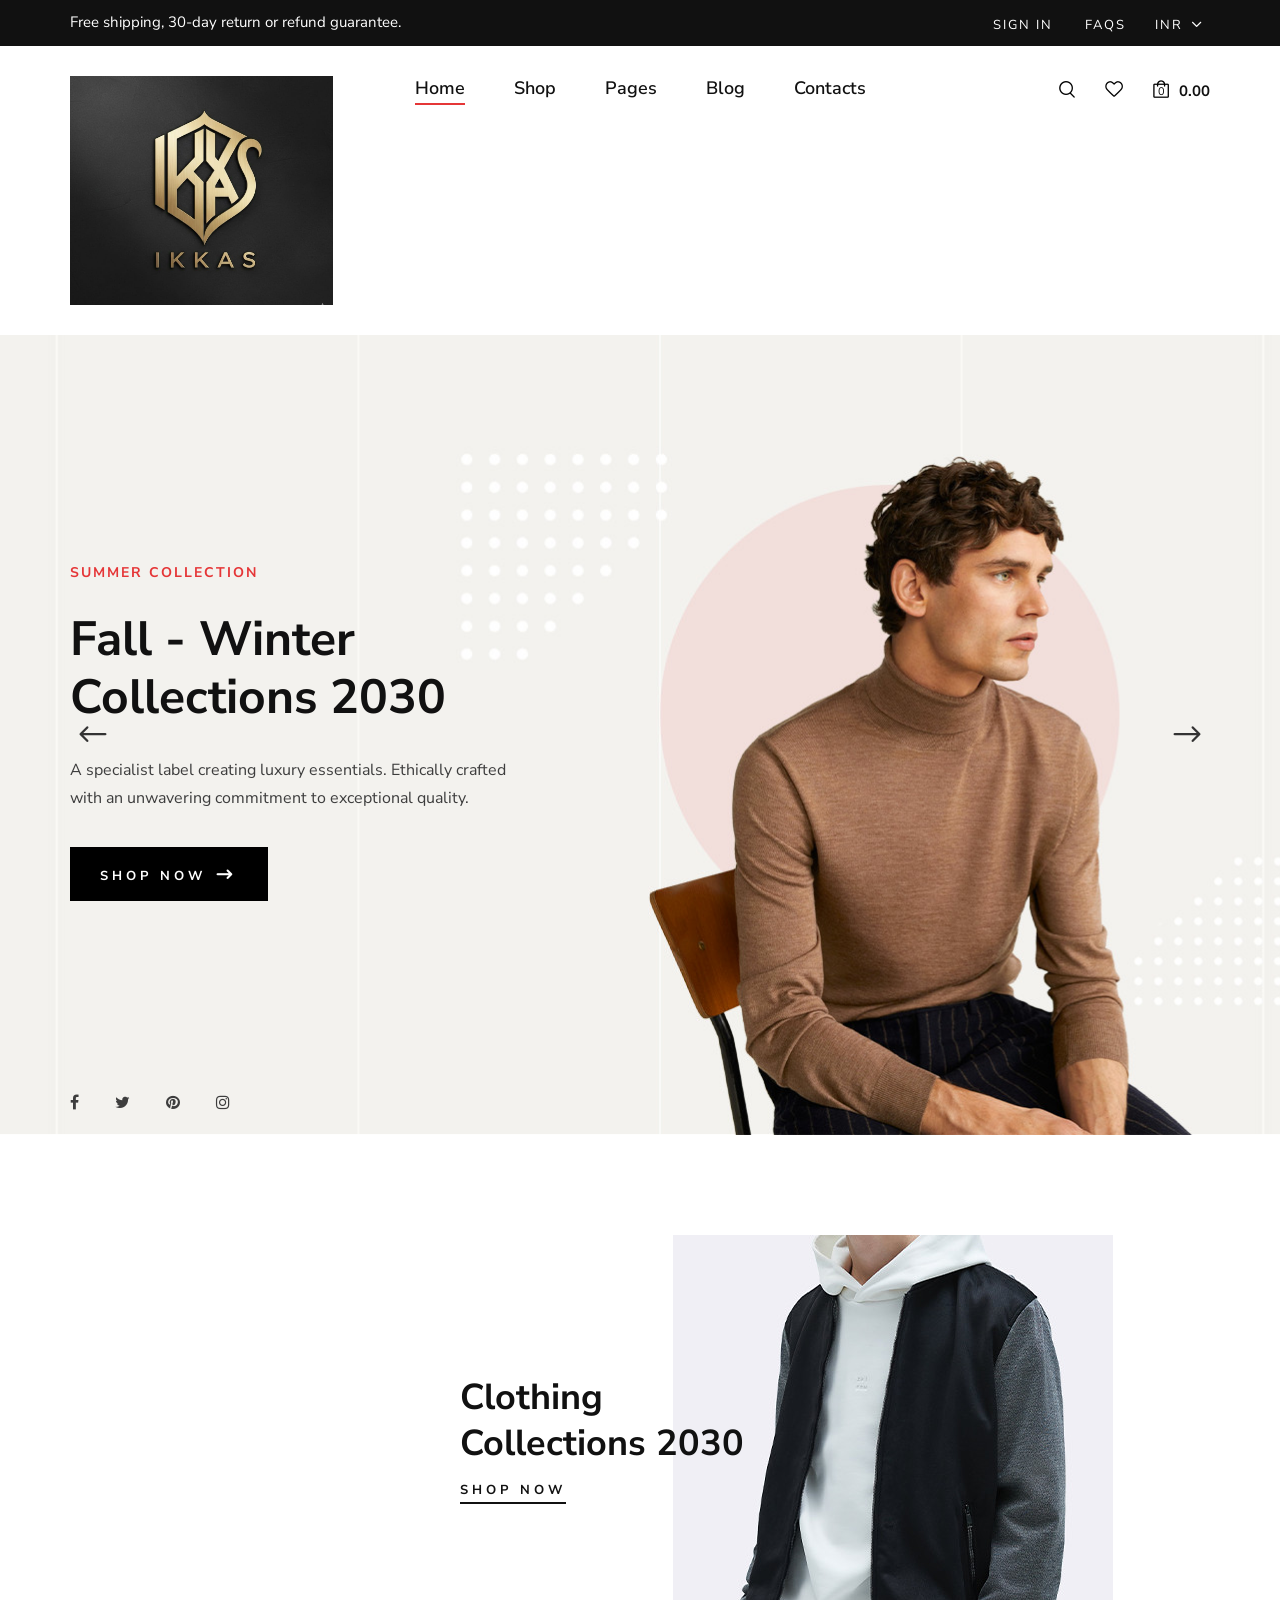
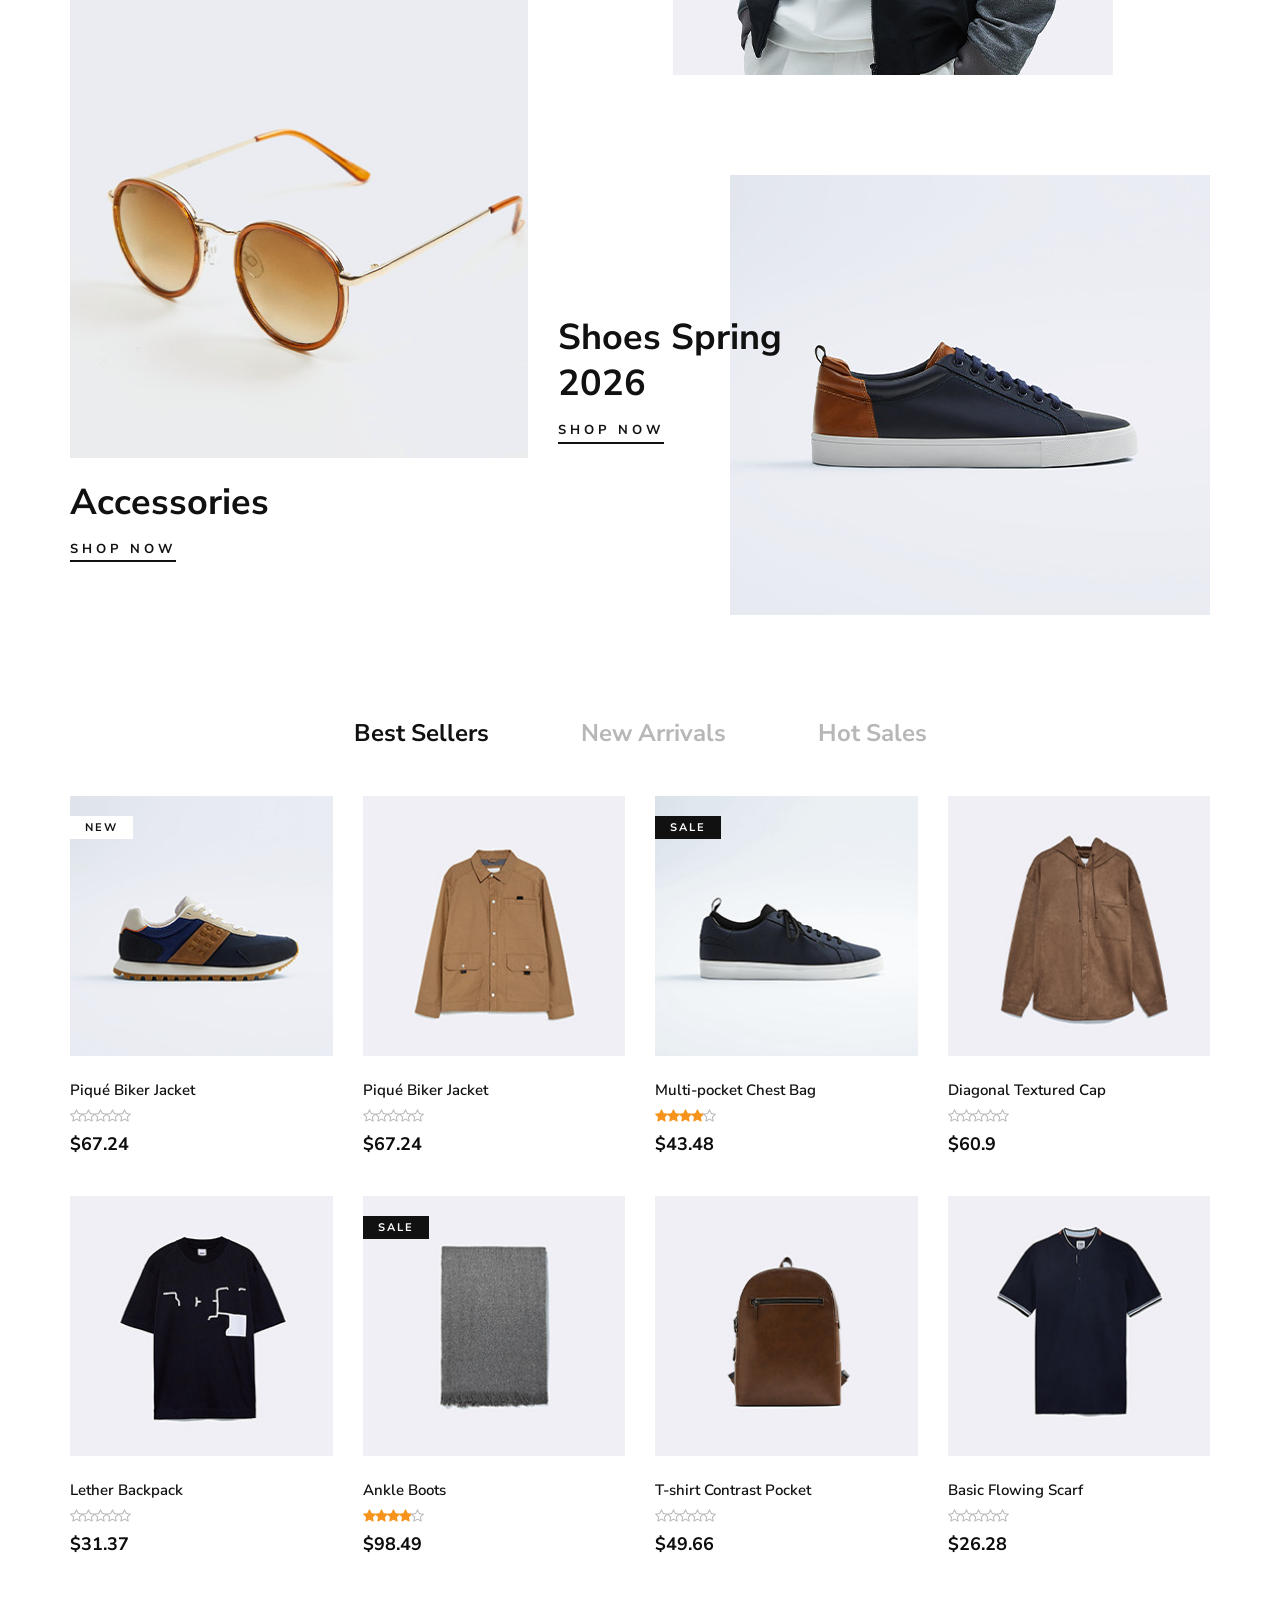
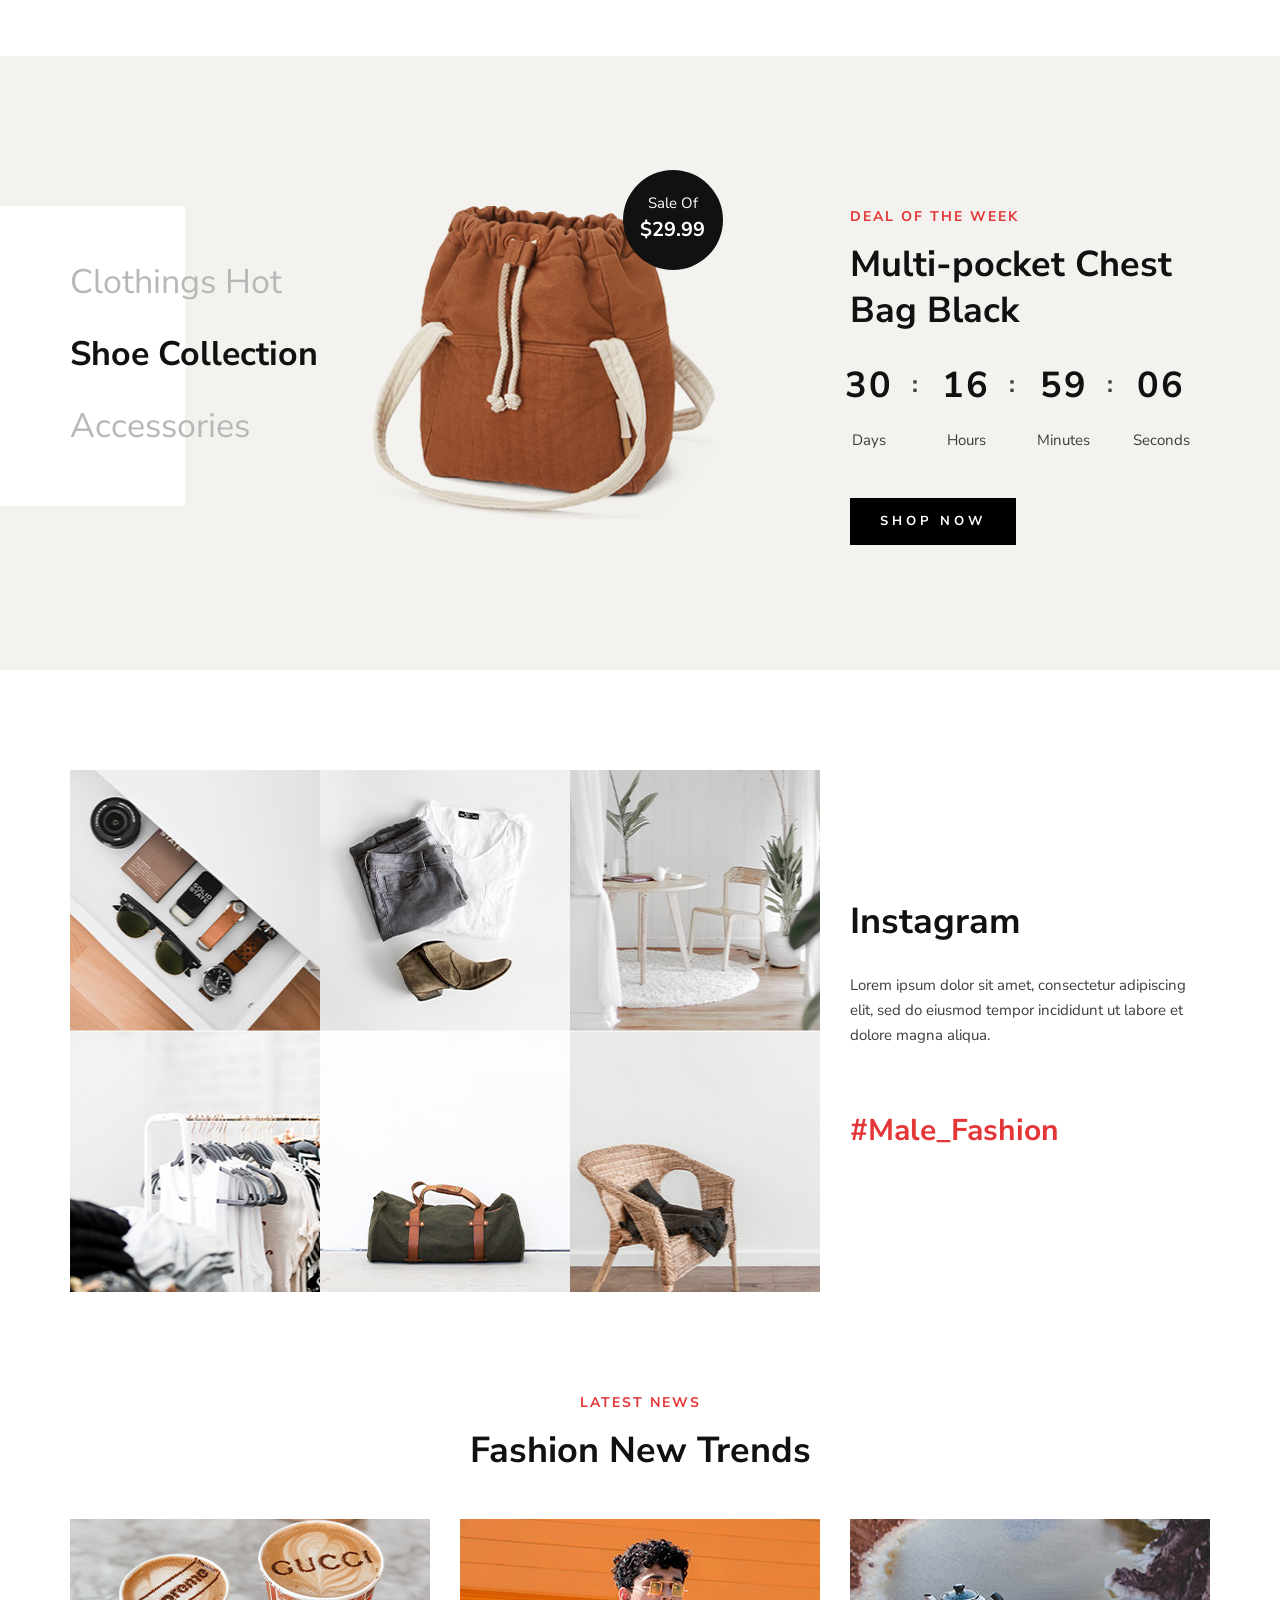
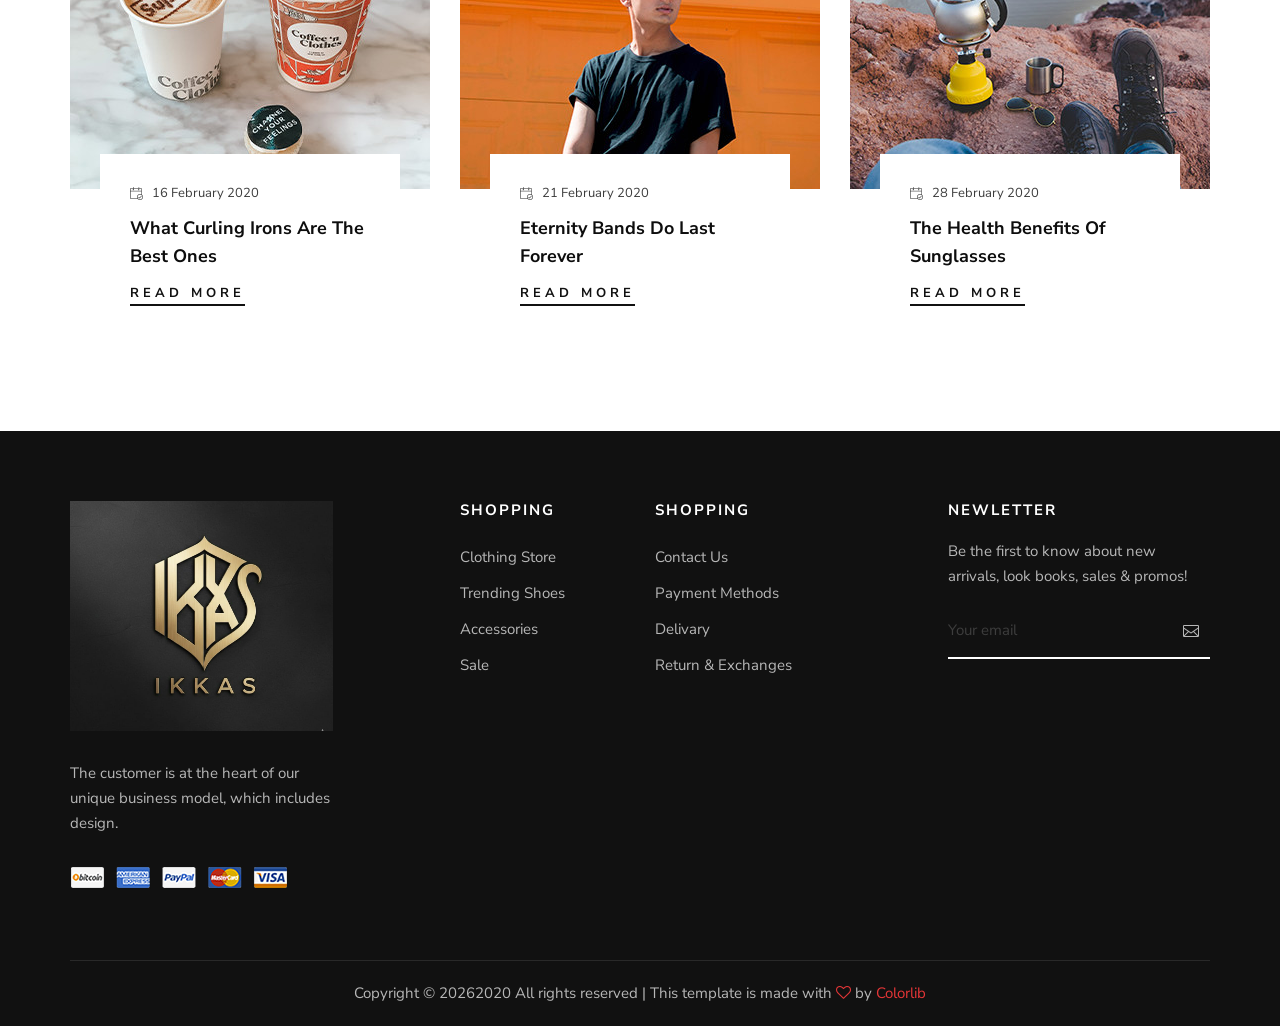
==== commit f009073e: "Update index.html" ====
--- a/index.html
+++ b/index.html
@@ -41,9 +41,7 @@
             <div class="offcanvas__top__hover">
                 <span>Usd <i class="arrow_carrot-down"></i></span>
                 <ul>
-                    <li>USD</li>
-                    <li>EUR</li>
-                    <li>USD</li>
+                    
                 </ul>
             </div>
         </div>
@@ -77,11 +75,10 @@
                                 <a href="#">FAQs</a>
                             </div>
                             <div class="header__top__hover">
-                                <span>Usd <i class="arrow_carrot-down"></i></span>
+                                <span>INR <i class="arrow_carrot-down"></i></span>
                                 <ul>
-                                    <li>USD</li>
-                                    <li>EUR</li>
-                                    <li>USD</li>
+                                    <li>INR</li>
+                                    
                                 </ul>
                             </div>
                         </div>
@@ -120,7 +117,7 @@
                         <a href="#" class="search-switch"><img src="img/icon/search.png" alt=""></a>
                         <a href="#"><img src="img/icon/heart.png" alt=""></a>
                         <a href="#"><img src="img/icon/cart.png" alt=""> <span>0</span></a>
-                        <div class="price">$0.00</div>
+                        <div class="price">0.00</div>
                     </div>
                 </div>
             </div>
@@ -210,7 +207,7 @@
                             <img src="img/banner/banner-3.jpg" alt="">
                         </div>
                         <div class="banner__item__text">
-                            <h2>Shoes Spring 2030</h2>
+                            <h2>Shoes Spring 2026</h2>
                             <a href="#">Shop now</a>
                         </div>
                     </div>
@@ -726,4 +723,4 @@
     <script src="js/main.js"></script>
 </body>
 
-</html>+</html>
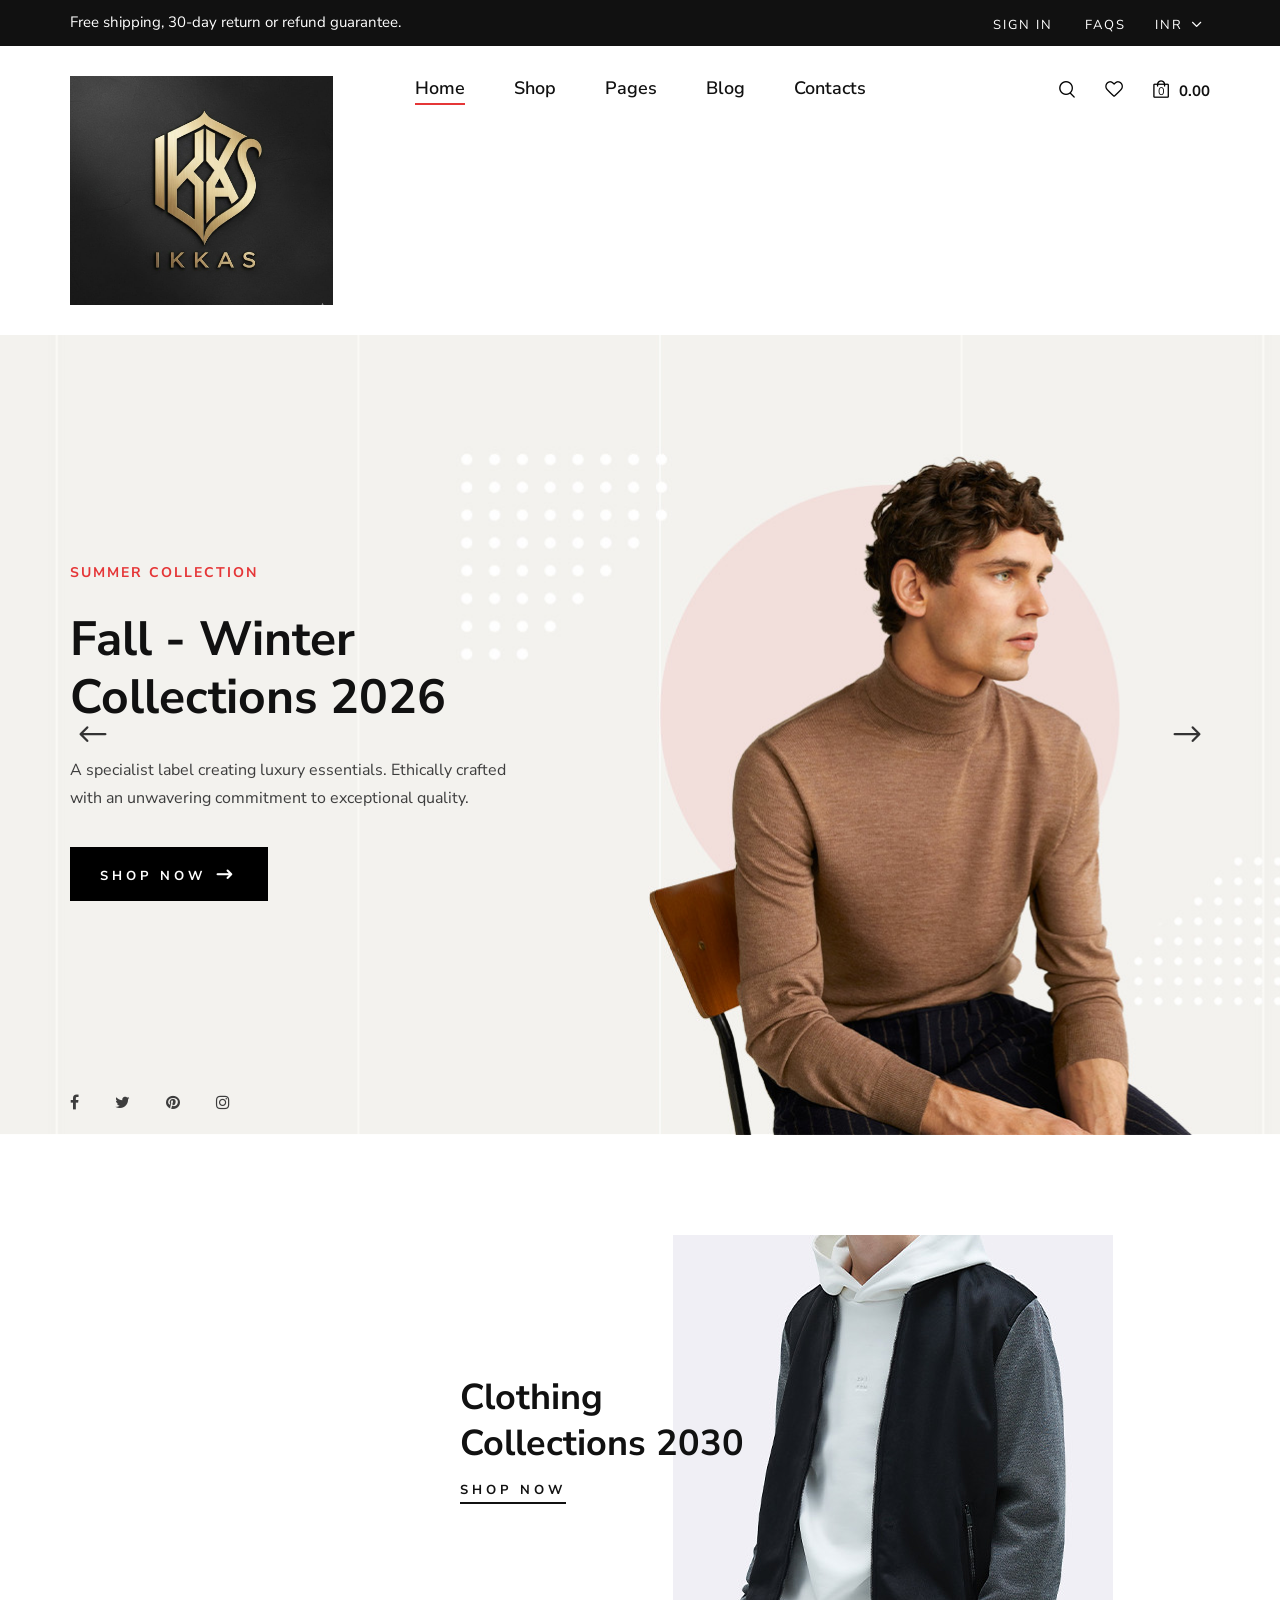
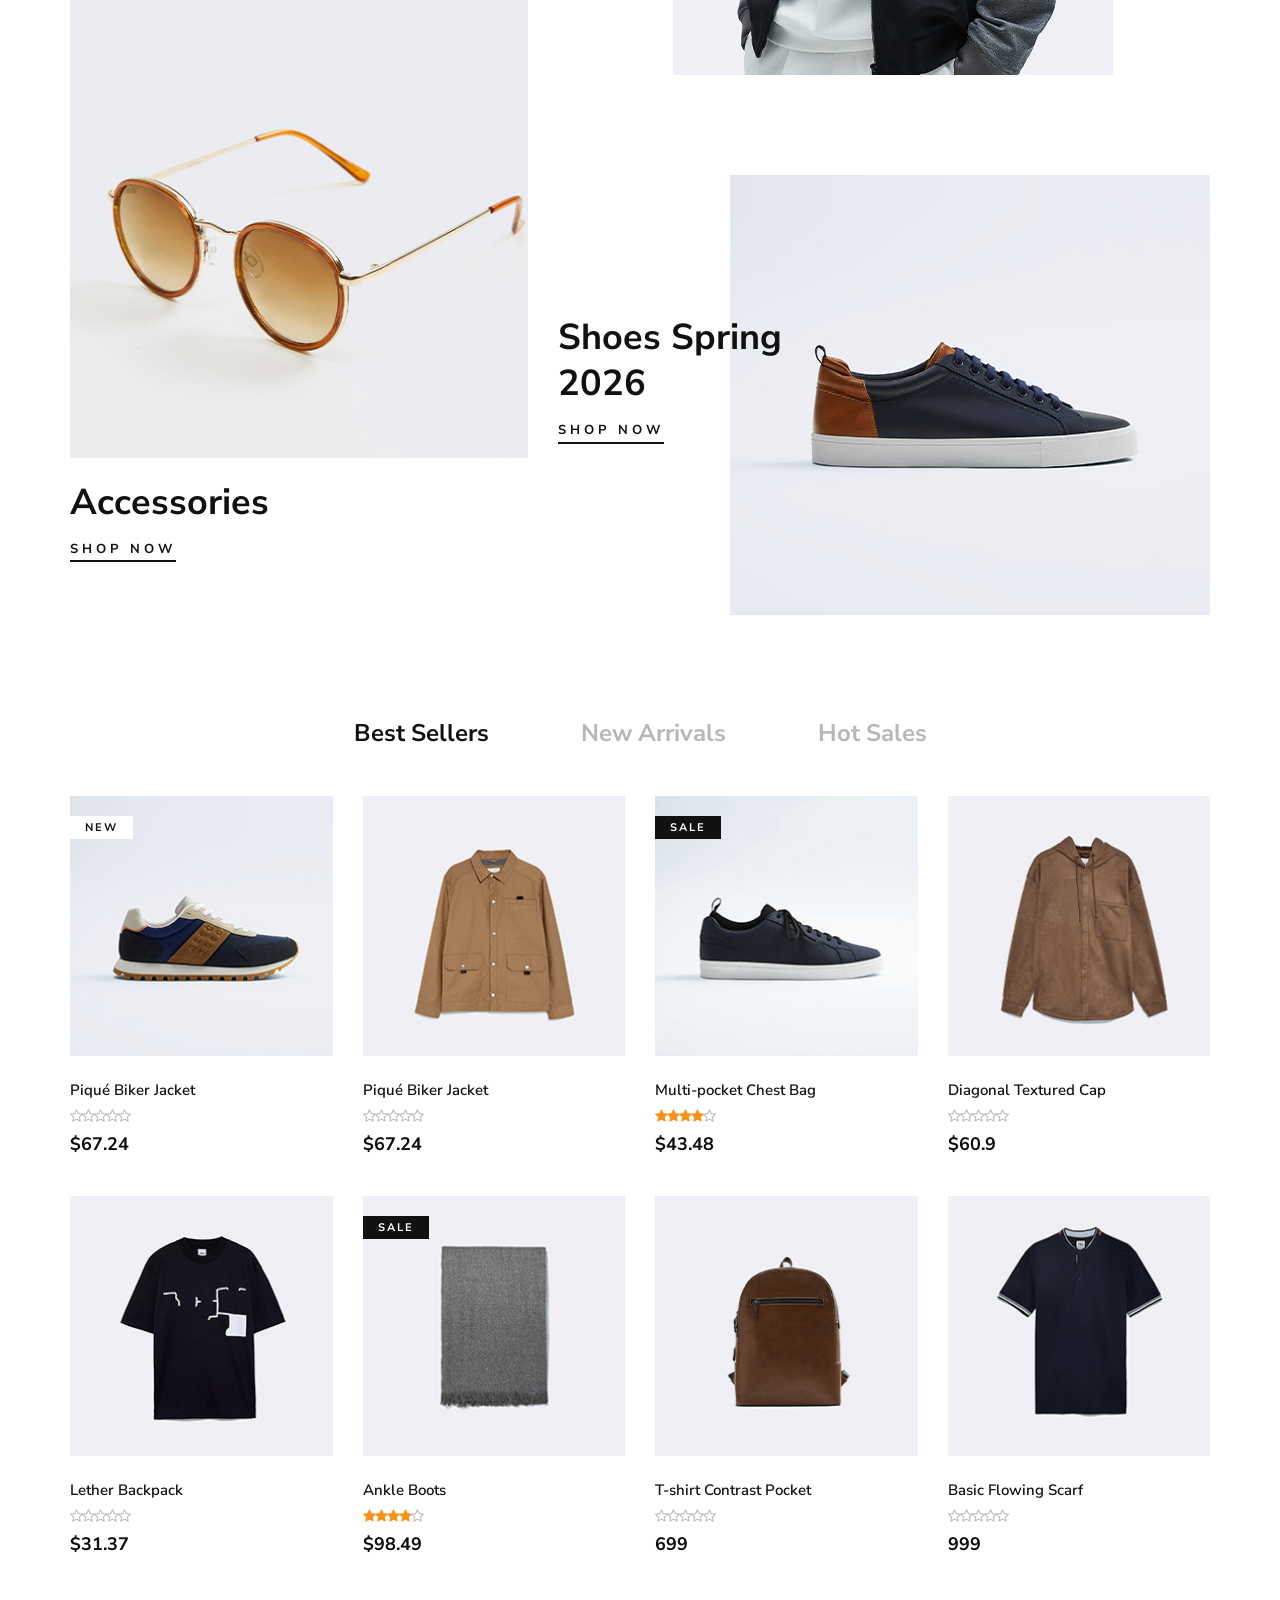
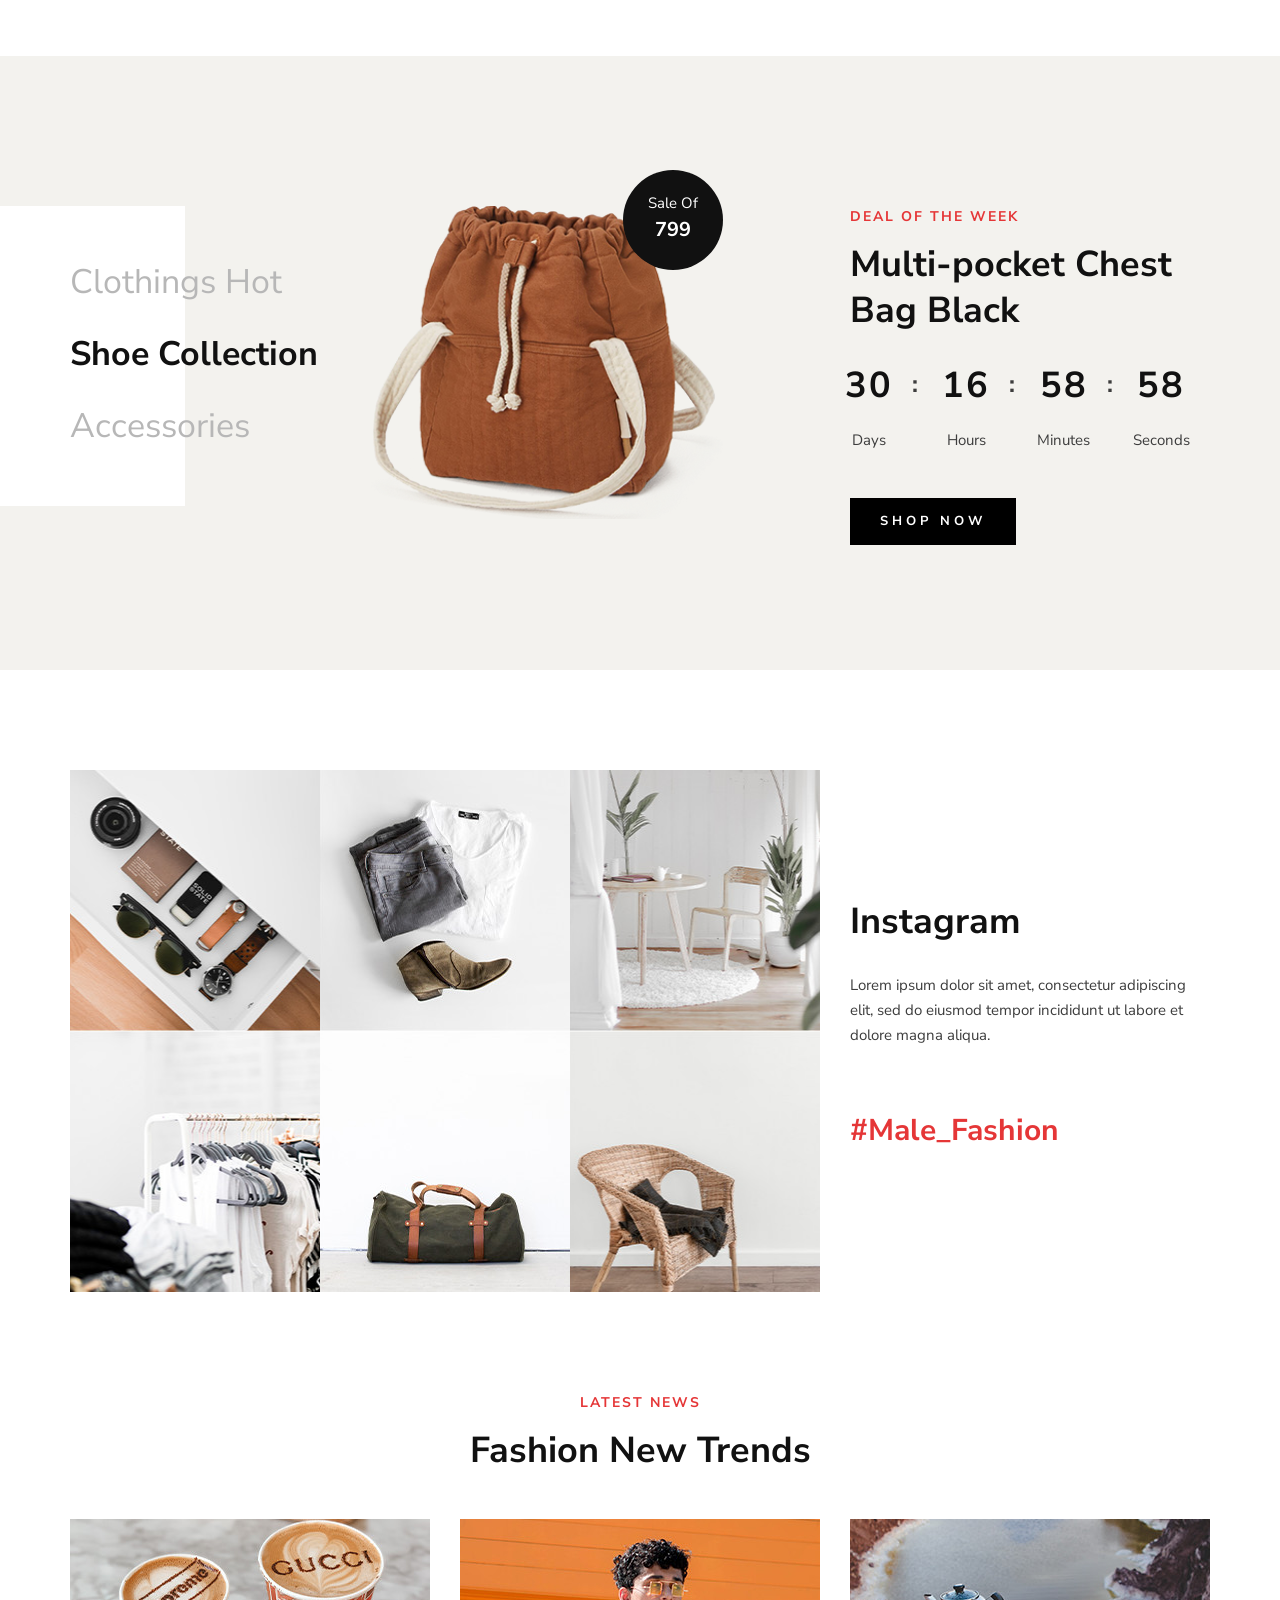
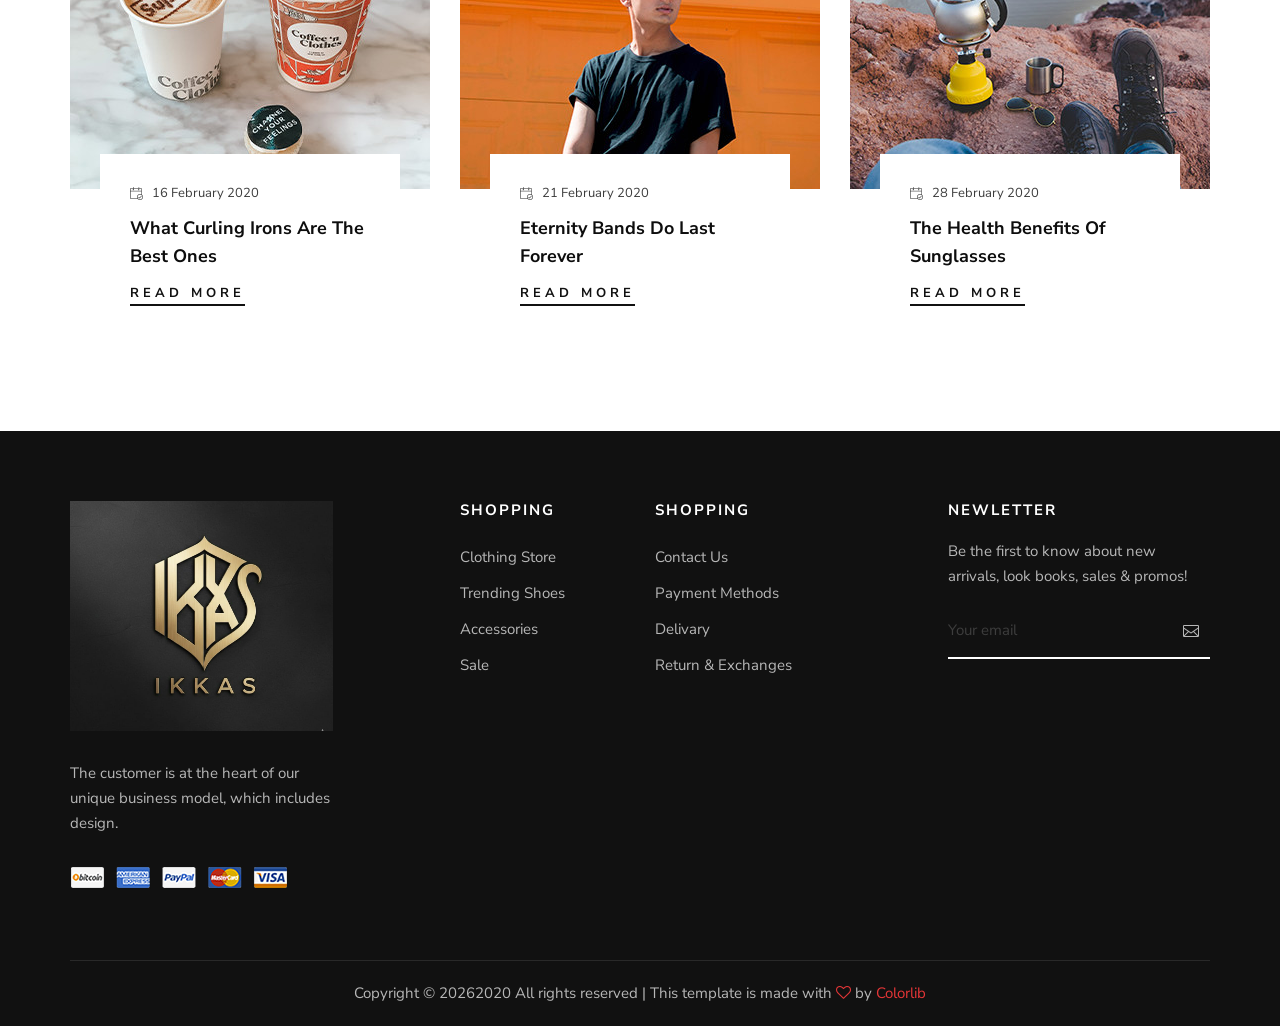
==== commit 16bd1966: "Update index.html" ====
--- a/index.html
+++ b/index.html
@@ -135,7 +135,7 @@
                         <div class="col-xl-5 col-lg-7 col-md-8">
                             <div class="hero__text">
                                 <h6>Summer Collection</h6>
-                                <h2>Fall - Winter Collections 2030</h2>
+                                <h2>Fall - Winter Collections 2026</h2>
                                 <p>A specialist label creating luxury essentials. Ethically crafted with an unwavering
                                 commitment to exceptional quality.</p>
                                 <a href="#" class="primary-btn">Shop now <span class="arrow_right"></span></a>
@@ -156,7 +156,7 @@
                         <div class="col-xl-5 col-lg-7 col-md-8">
                             <div class="hero__text">
                                 <h6>Summer Collection</h6>
-                                <h2>Fall - Winter Collections 2030</h2>
+                                <h2>Fall - Winter Collections 2026</h2>
                                 <p>A specialist label creating luxury essentials. Ethically crafted with an unwavering
                                 commitment to exceptional quality.</p>
                                 <a href="#" class="primary-btn">Shop now <span class="arrow_right"></span></a>
@@ -456,7 +456,7 @@
                                 <i class="fa fa-star-o"></i>
                                 <i class="fa fa-star-o"></i>
                             </div>
-                            <h5>$49.66</h5>
+                            <h5>699</h5>
                             <div class="product__color__select">
                                 <label for="pc-19">
                                     <input type="radio" id="pc-19">
@@ -490,7 +490,7 @@
                                 <i class="fa fa-star-o"></i>
                                 <i class="fa fa-star-o"></i>
                             </div>
-                            <h5>$26.28</h5>
+                            <h5>999</h5>
                             <div class="product__color__select">
                                 <label for="pc-22">
                                     <input type="radio" id="pc-22">
@@ -524,7 +524,7 @@
                         <img src="img/product-sale.png" alt="">
                         <div class="hot__deal__sticker">
                             <span>Sale Of</span>
-                            <h5>$29.99</h5>
+                            <h5>799</h5>
                         </div>
                     </div>
                 </div>
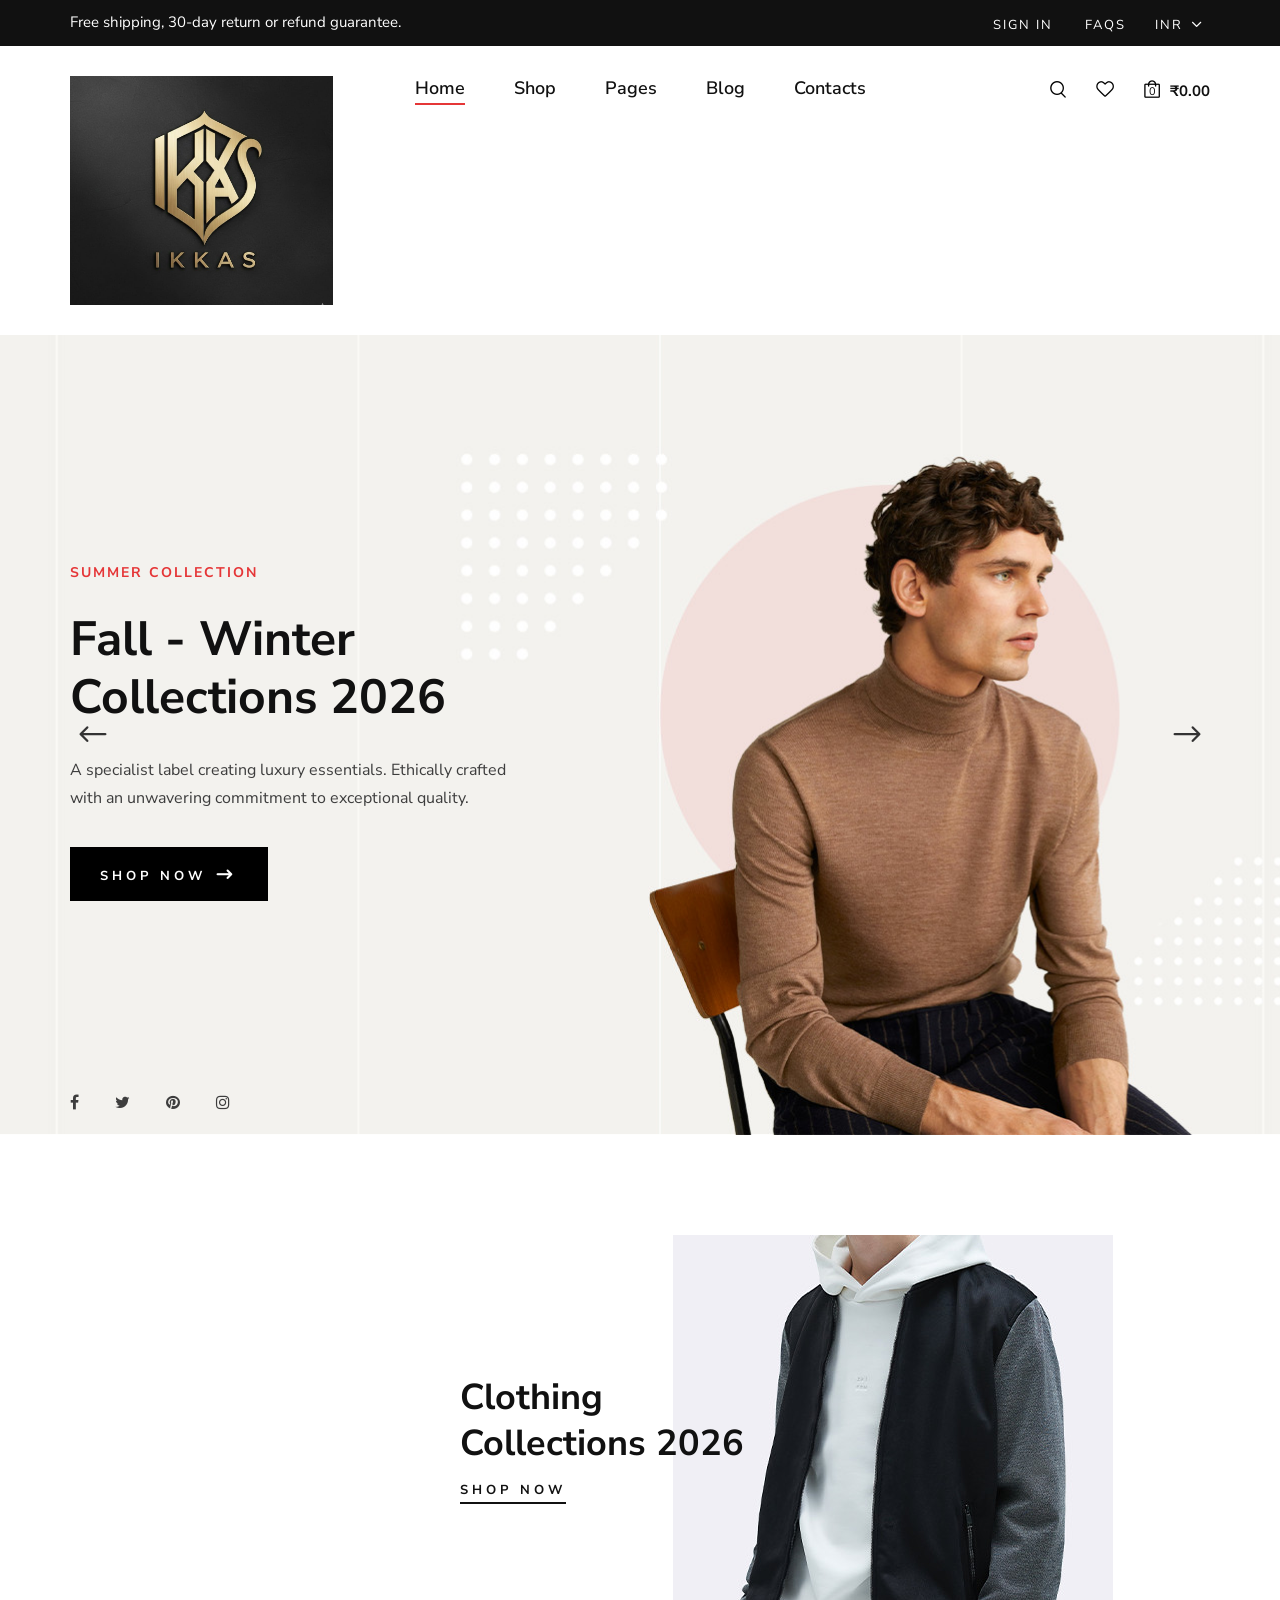
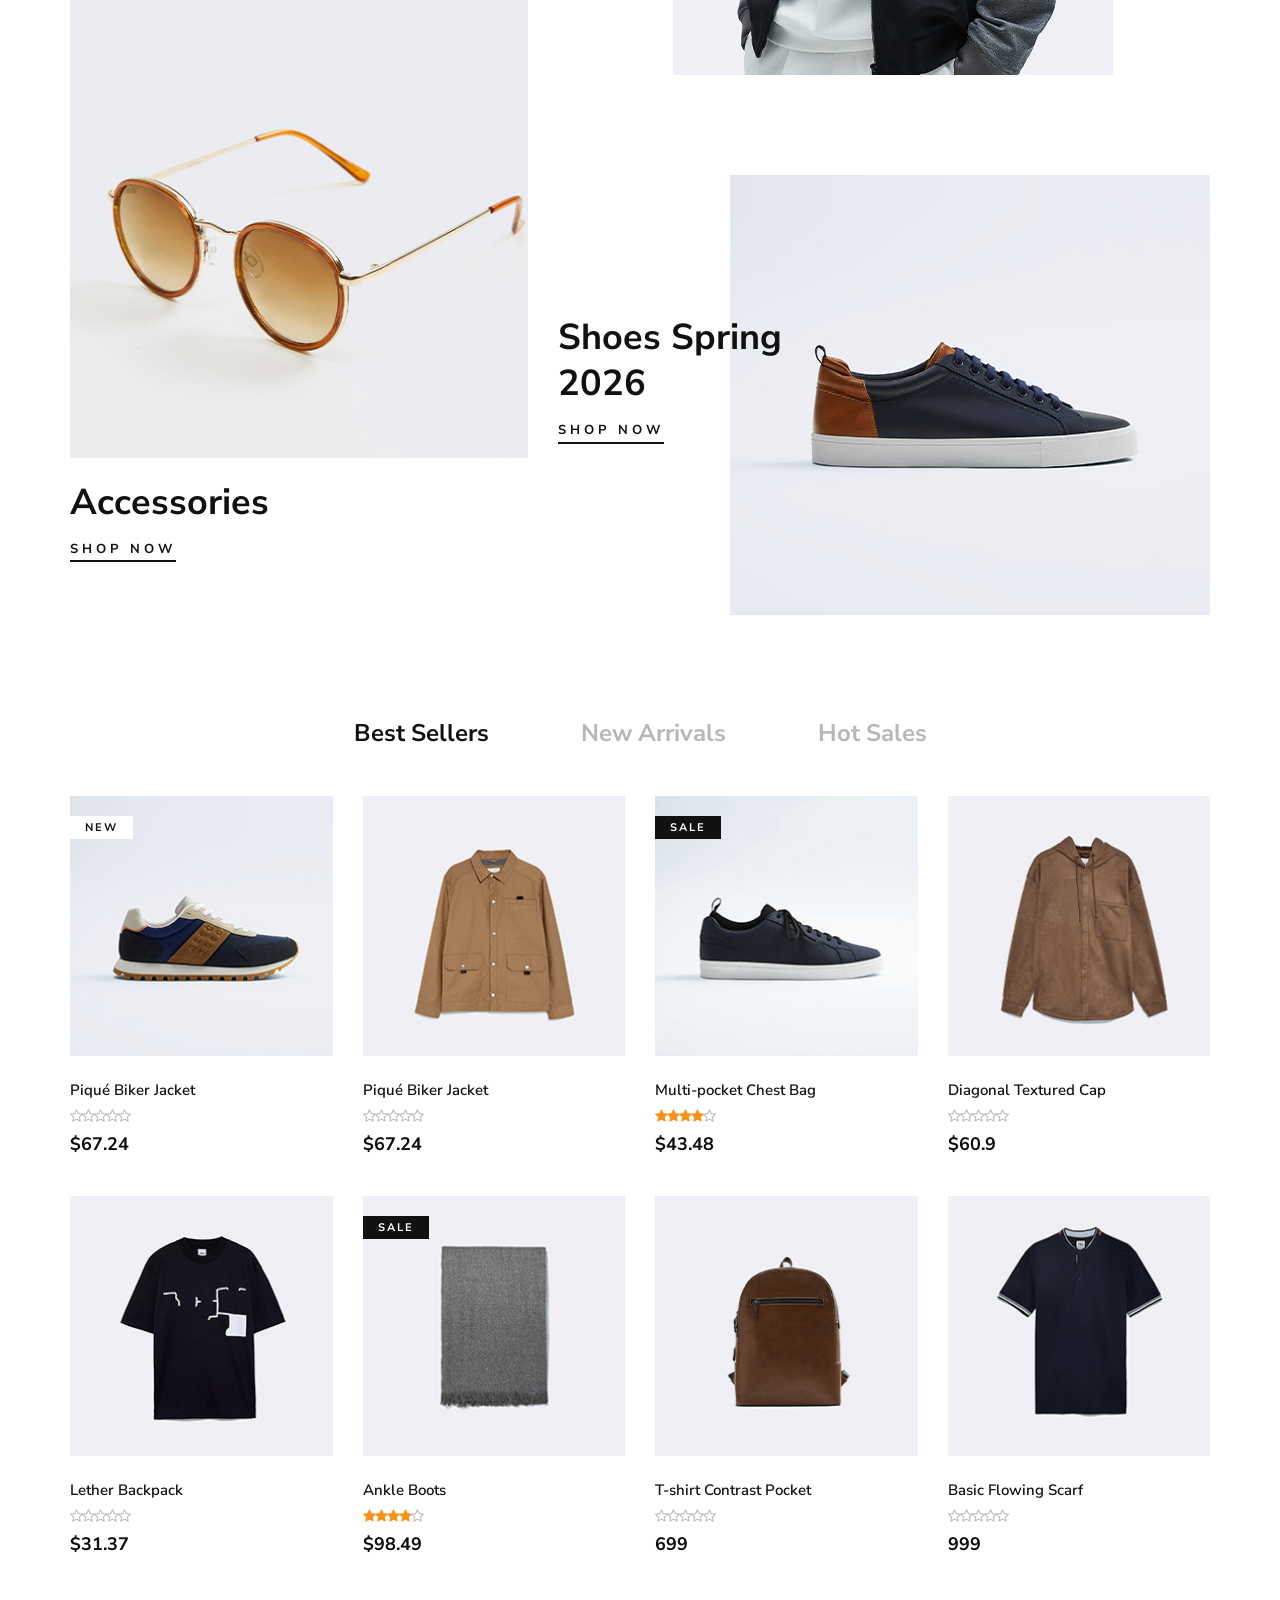
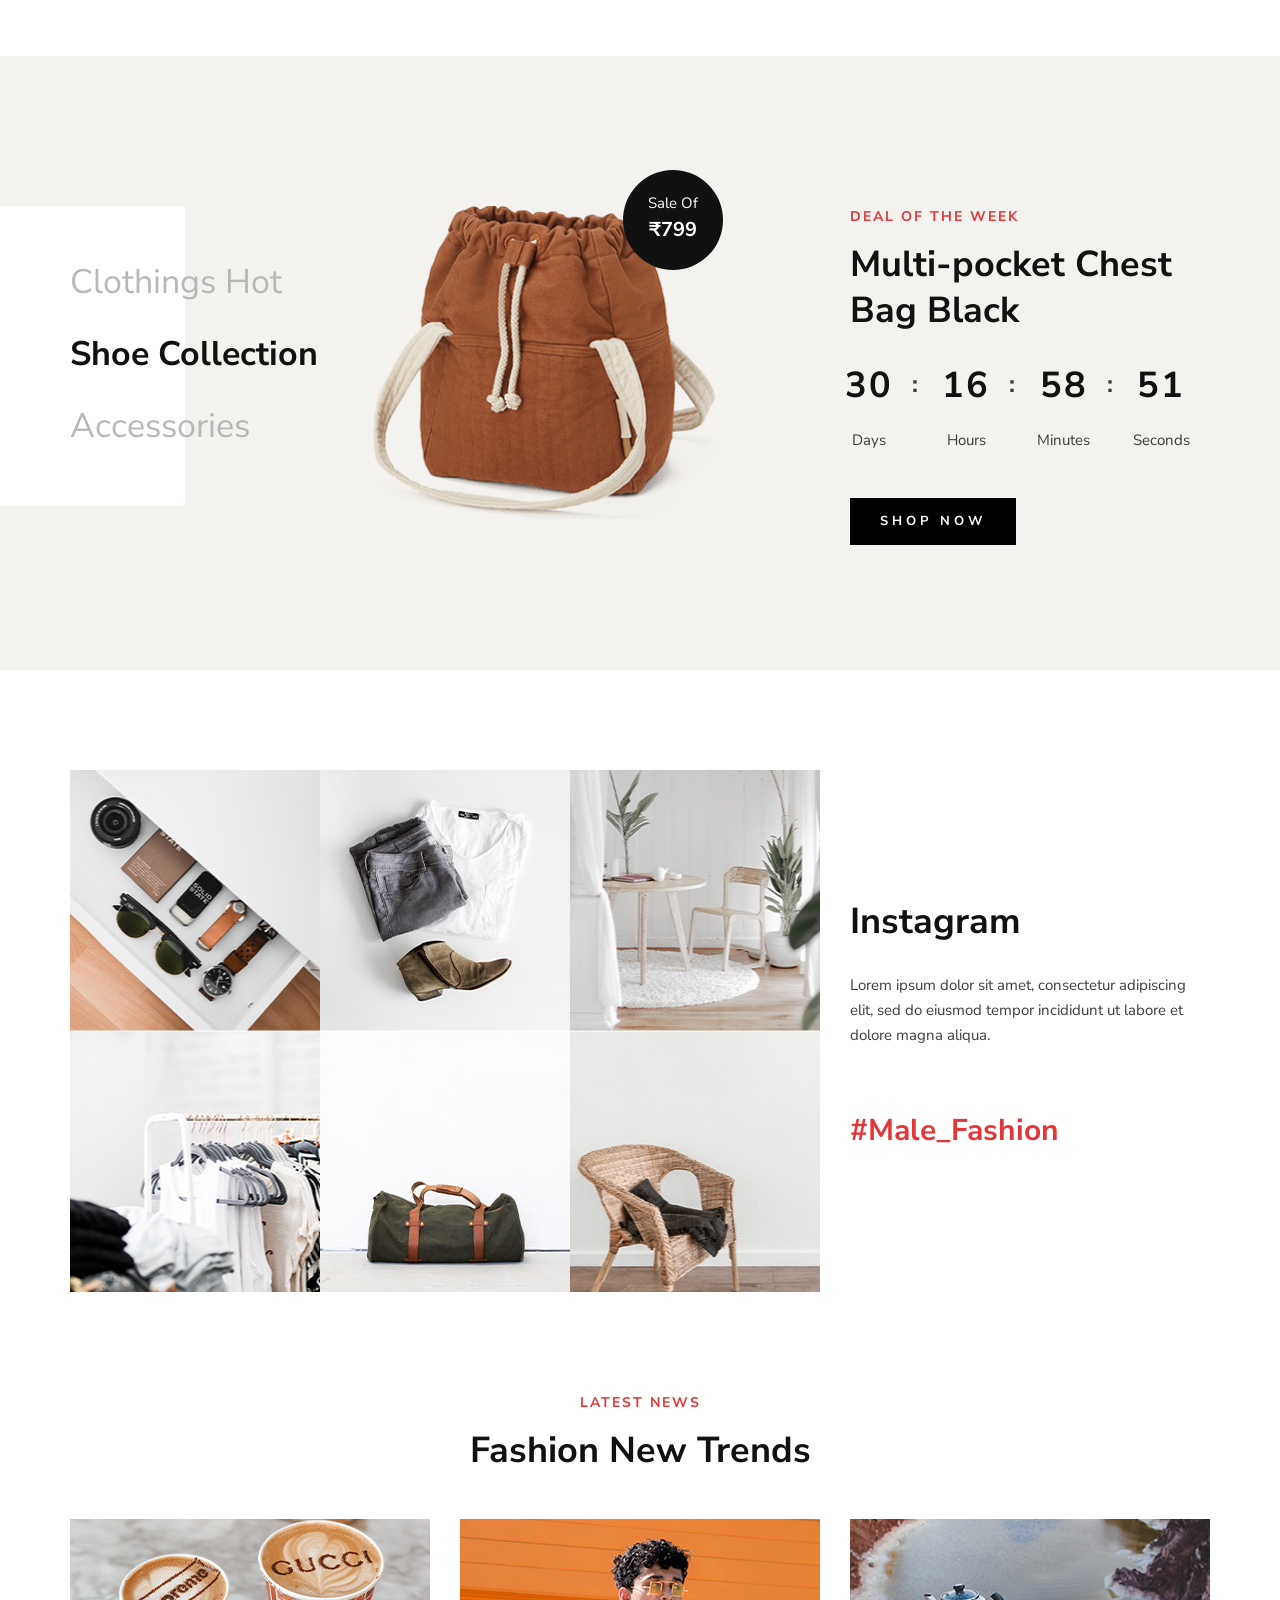
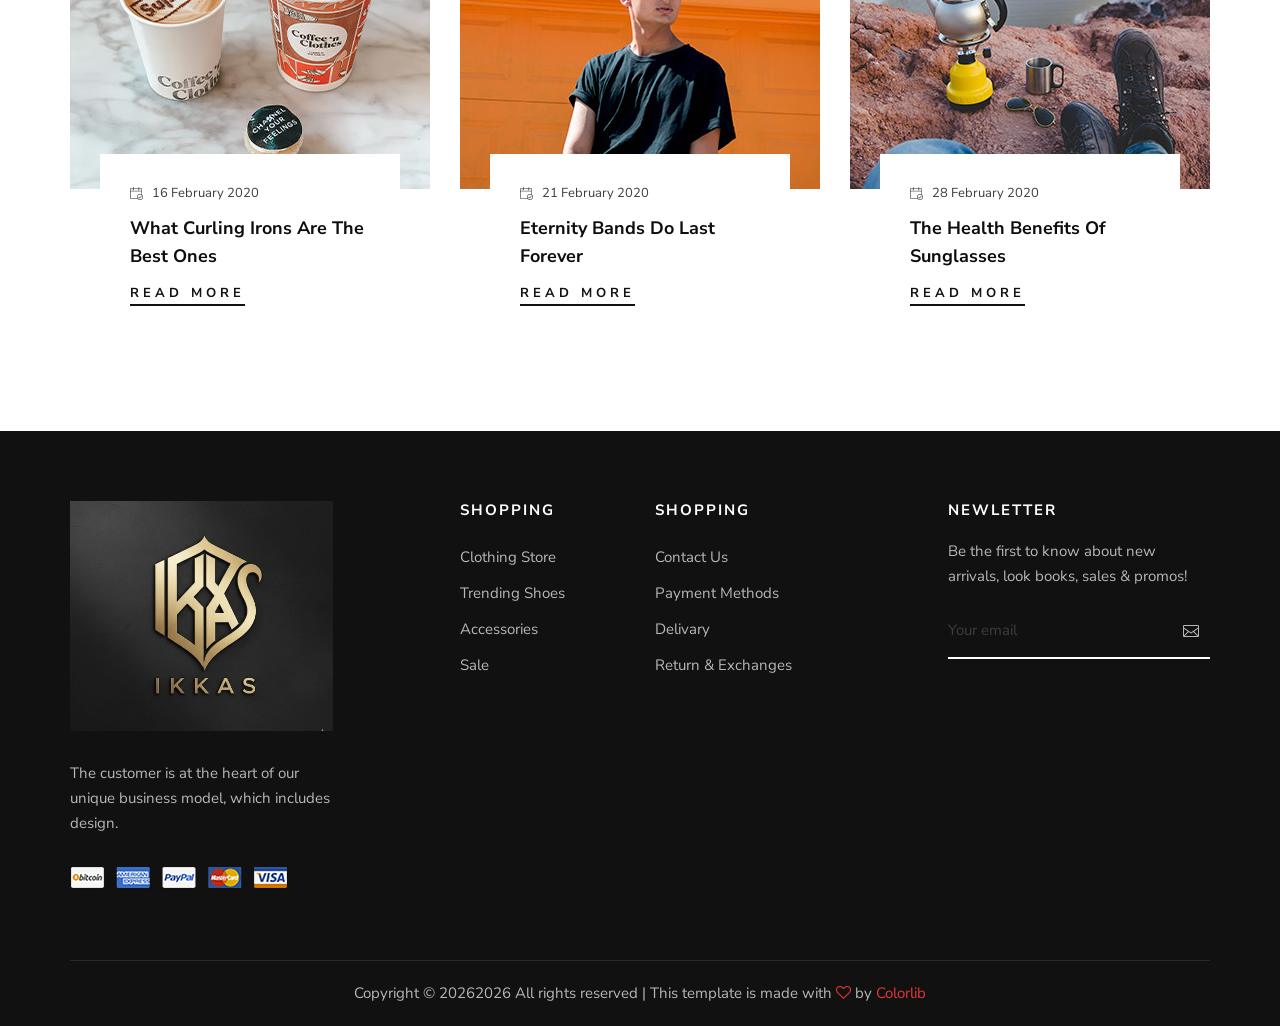
==== commit 11bcc894: "Update index.html" ====
--- a/index.html
+++ b/index.html
@@ -117,7 +117,7 @@
                         <a href="#" class="search-switch"><img src="img/icon/search.png" alt=""></a>
                         <a href="#"><img src="img/icon/heart.png" alt=""></a>
                         <a href="#"><img src="img/icon/cart.png" alt=""> <span>0</span></a>
-                        <div class="price">0.00</div>
+                        <div class="price">₹0.00</div>
                     </div>
                 </div>
             </div>
@@ -185,7 +185,7 @@
                             <img src="img/banner/banner-1.jpg" alt="">
                         </div>
                         <div class="banner__item__text">
-                            <h2>Clothing Collections 2030</h2>
+                            <h2>Clothing Collections 2026</h2>
                             <a href="#">Shop now</a>
                         </div>
                     </div>
@@ -524,7 +524,7 @@
                         <img src="img/product-sale.png" alt="">
                         <div class="hot__deal__sticker">
                             <span>Sale Of</span>
-                            <h5>799</h5>
+                            <h5>₹799</h5>
                         </div>
                     </div>
                 </div>
@@ -687,7 +687,7 @@
                         <p>Copyright ©
                             <script>
                                 document.write(new Date().getFullYear());
-                            </script>2020
+                            </script>2026
                             All rights reserved | This template is made with <i class="fa fa-heart-o"
                             aria-hidden="true"></i> by <a href="https://colorlib.com" target="_blank">Colorlib</a>
                         </p>
